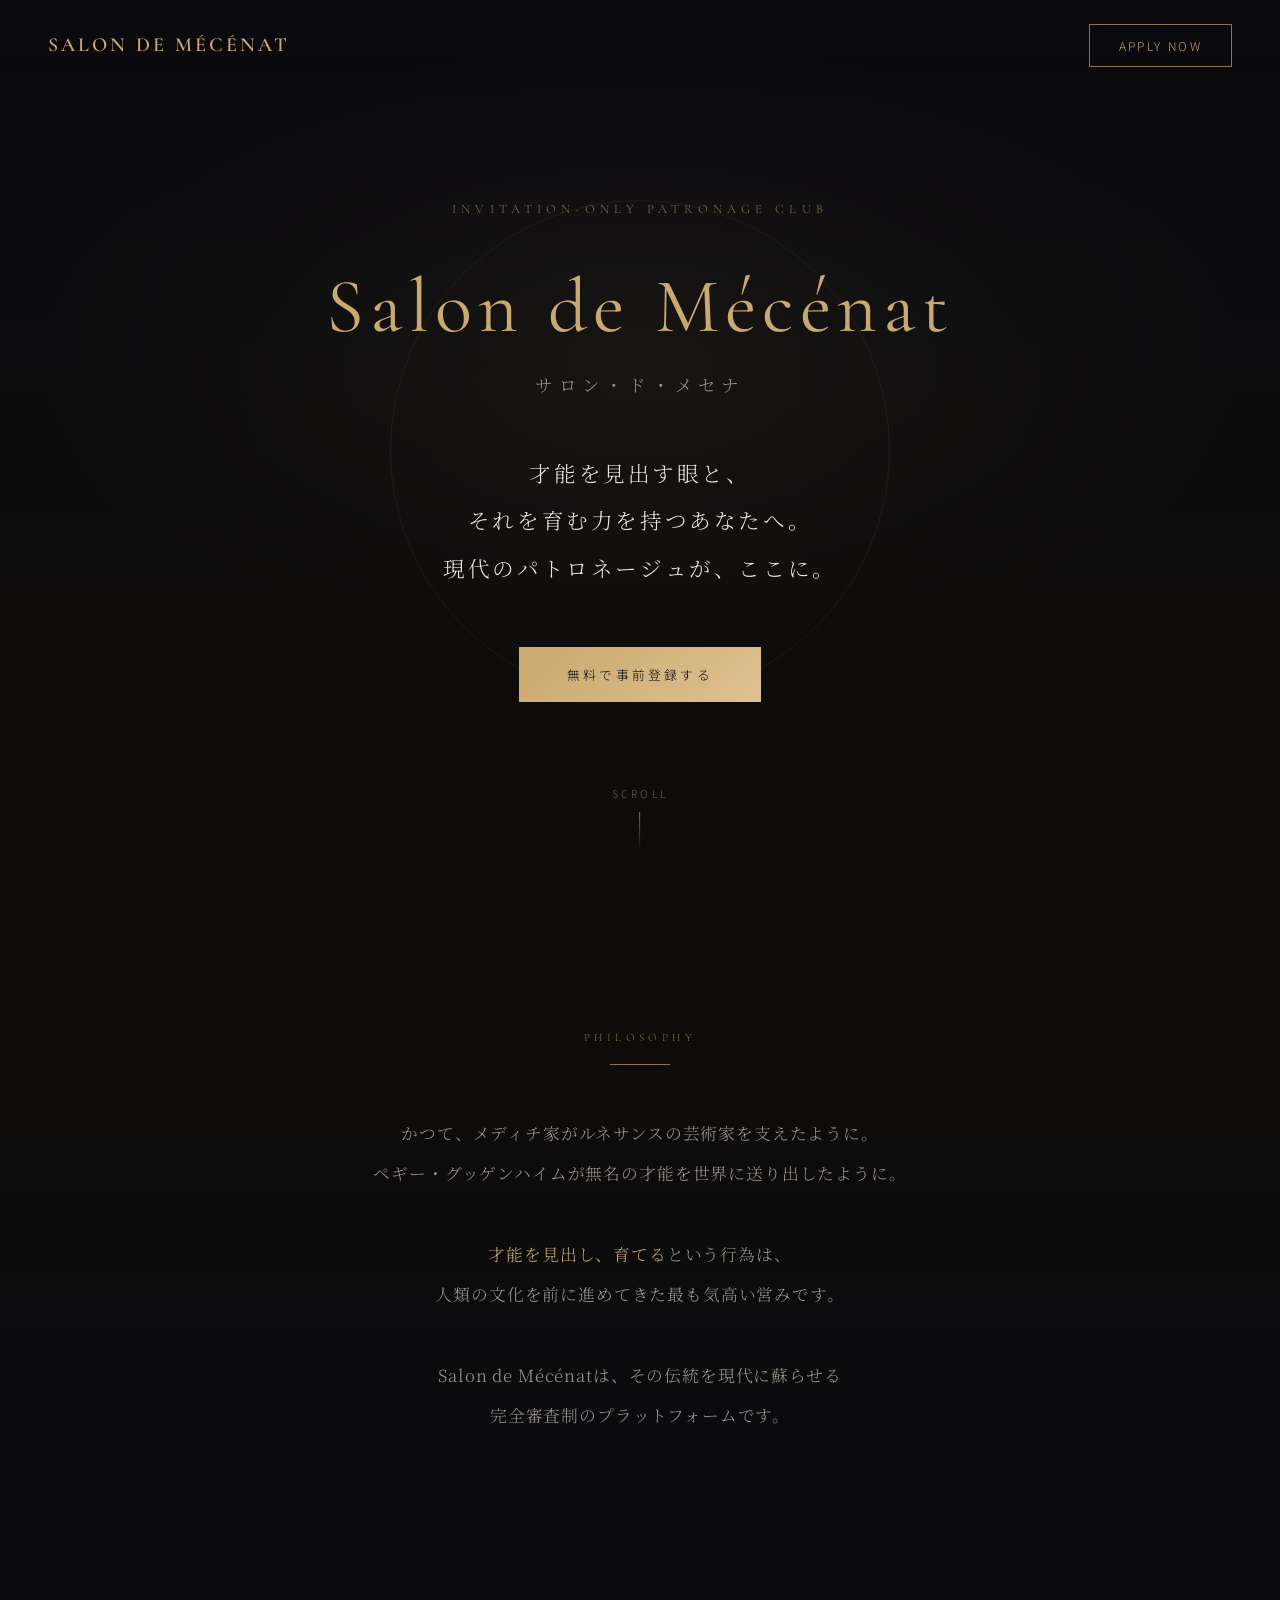
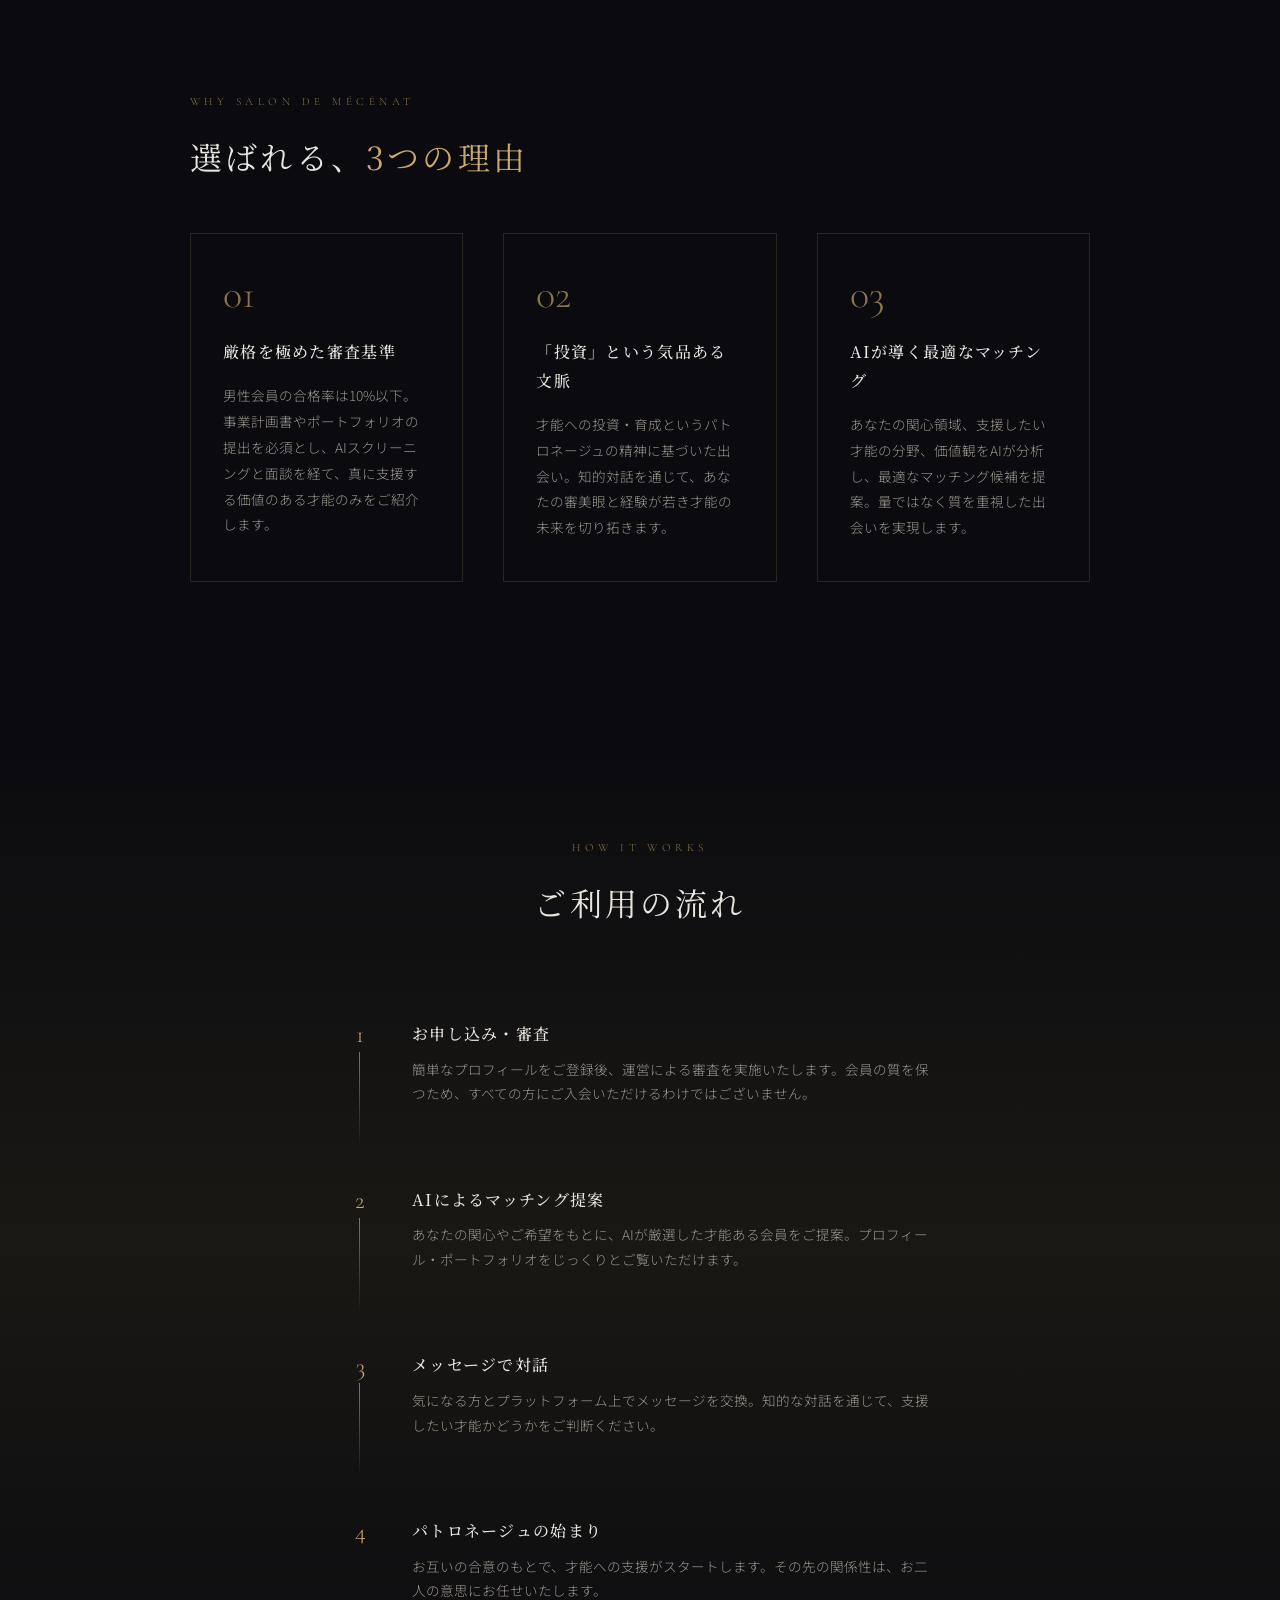
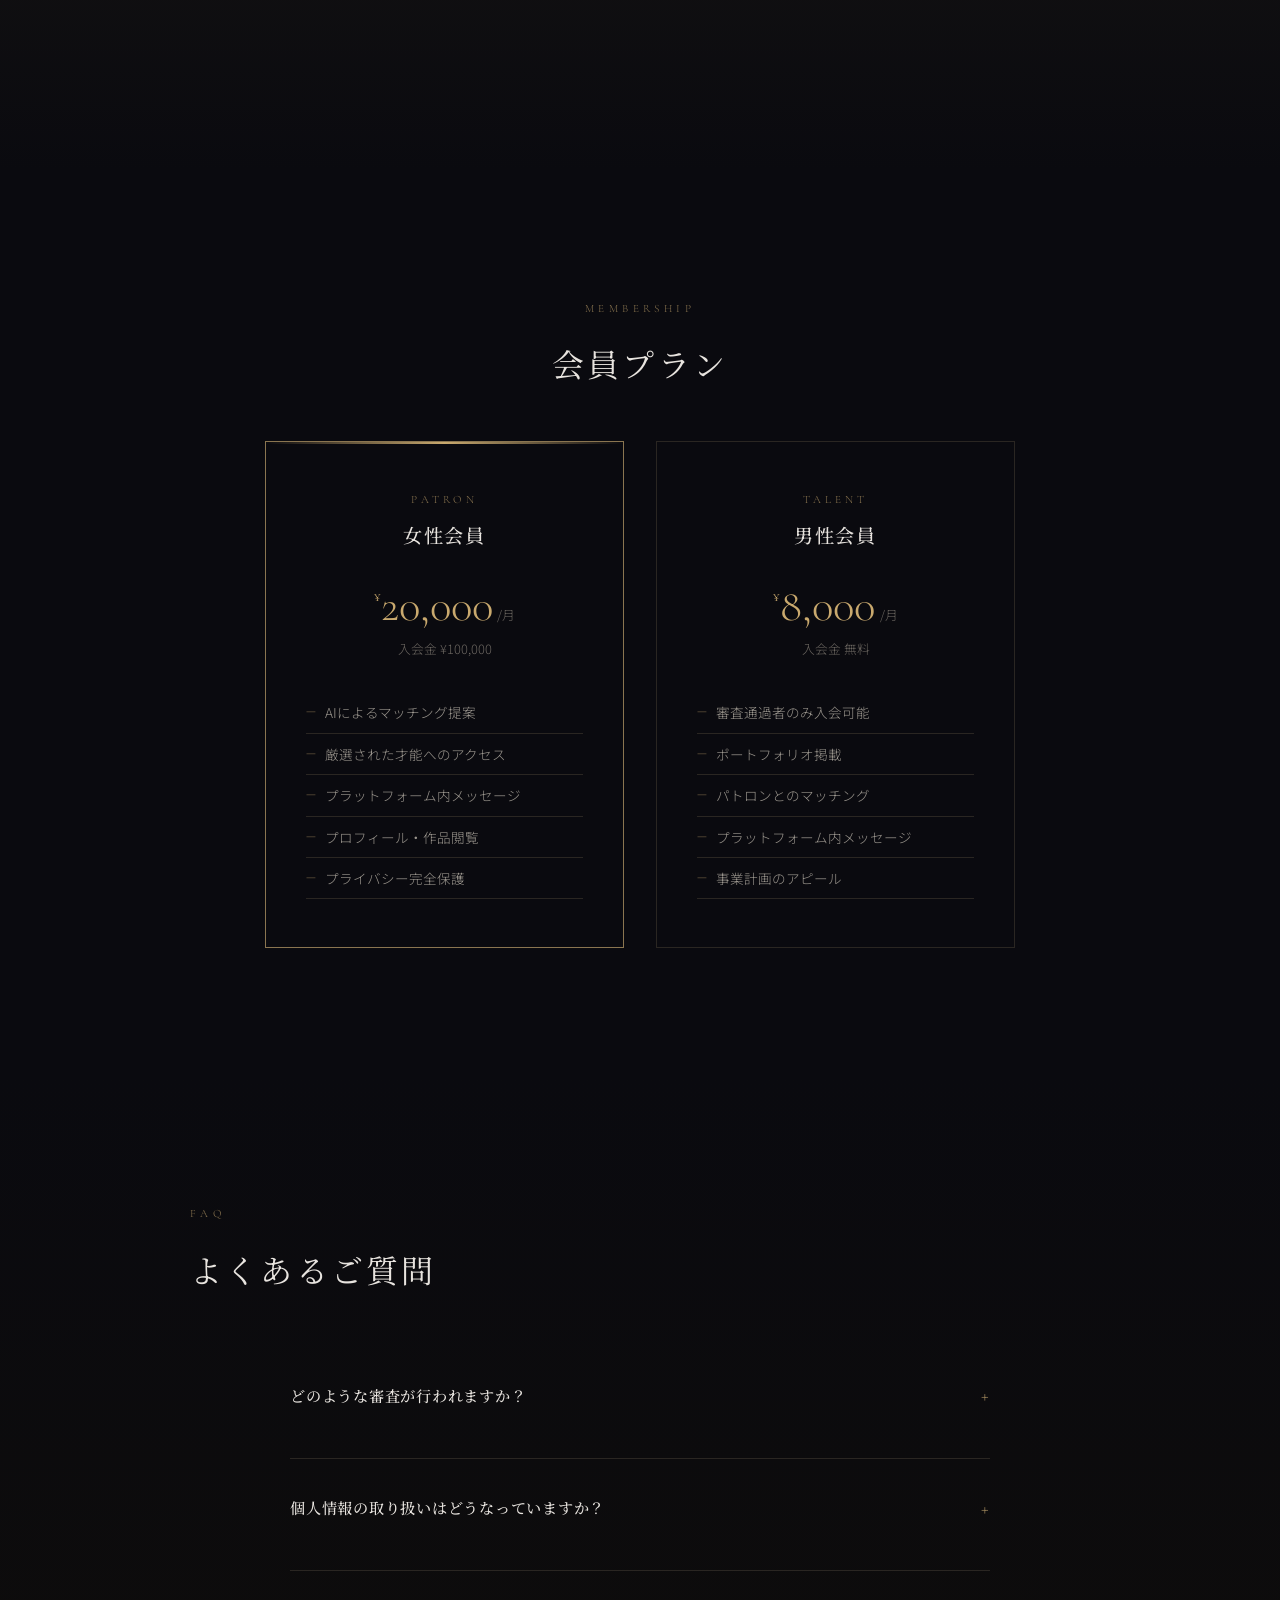
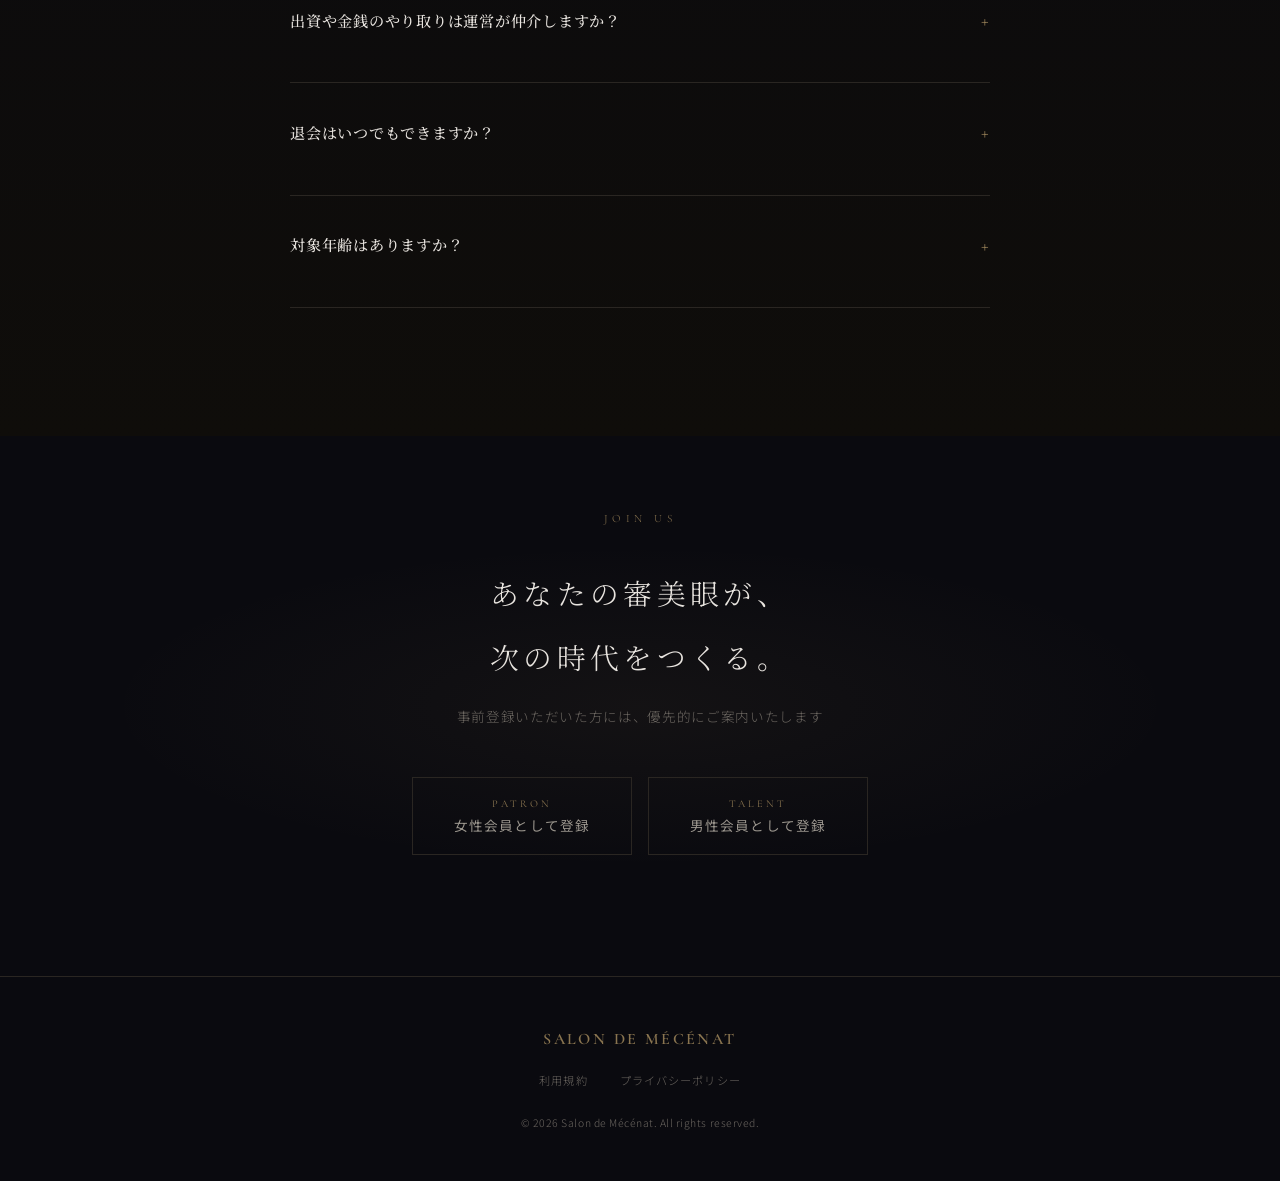
==== lp/index.html @ 1632c736 "Initial commit: Salon de Mécénat LP with Google Forms integration - Luxury landing page (dark + gold" ====
<!DOCTYPE html>
<html lang="ja">
<head>
  <meta charset="UTF-8">
  <meta name="viewport" content="width=device-width, initial-scale=1.0">
  <title>Salon de Mécénat — 才能と審美眼が交差する場所</title>
  <link rel="preconnect" href="https://fonts.googleapis.com">
  <link rel="preconnect" href="https://fonts.gstatic.com" crossorigin>
  <link href="https://fonts.googleapis.com/css2?family=Cormorant+Garamond:ital,wght@0,400;0,600;0,700;1,400&family=Noto+Serif+JP:wght@300;400;500;600;700&family=Noto+Sans+JP:wght@300;400;500&display=swap" rel="stylesheet">
  <style>
    *, *::before, *::after {
      margin: 0;
      padding: 0;
      box-sizing: border-box;
    }

    :root {
      --color-bg: #0a0a0f;
      --color-bg-warm: #0f0d0a;
      --color-surface: #141418;
      --color-surface-warm: #1a1814;
      --color-gold: #c9a96e;
      --color-gold-light: #dfc090;
      --color-gold-dim: #8a7550;
      --color-text: #e8e4df;
      --color-text-muted: #9a958d;
      --color-text-dim: #6b6660;
      --color-accent: #2a2520;
      --color-border: #2a2622;
      --font-serif-en: 'Cormorant Garamond', serif;
      --font-serif-jp: 'Noto Serif JP', serif;
      --font-sans-jp: 'Noto Sans JP', sans-serif;
    }

    html {
      scroll-behavior: smooth;
    }

    body {
      font-family: var(--font-sans-jp);
      background-color: var(--color-bg);
      color: var(--color-text);
      line-height: 1.8;
      font-weight: 300;
      -webkit-font-smoothing: antialiased;
      overflow-x: hidden;
    }

    /* ========== NAV ========== */
    nav {
      position: fixed;
      top: 0;
      left: 0;
      right: 0;
      z-index: 100;
      padding: 1.5rem 3rem;
      display: flex;
      justify-content: space-between;
      align-items: center;
      background: linear-gradient(180deg, rgba(10,10,15,0.95) 0%, rgba(10,10,15,0) 100%);
      transition: background 0.4s;
    }

    nav.scrolled {
      background: rgba(10,10,15,0.97);
      backdrop-filter: blur(20px);
    }

    .nav-logo {
      font-family: var(--font-serif-en);
      font-size: 1.25rem;
      font-weight: 600;
      color: var(--color-gold);
      letter-spacing: 0.15em;
      text-decoration: none;
    }

    .nav-cta {
      font-size: 0.75rem;
      letter-spacing: 0.2em;
      color: var(--color-gold);
      border: 1px solid var(--color-gold-dim);
      padding: 0.6rem 1.8rem;
      text-decoration: none;
      transition: all 0.3s;
    }

    .nav-cta:hover {
      background: var(--color-gold);
      color: var(--color-bg);
    }

    /* ========== HERO ========== */
    .hero {
      min-height: 100vh;
      display: flex;
      flex-direction: column;
      justify-content: center;
      align-items: center;
      text-align: center;
      position: relative;
      padding: 2rem;
      background:
        radial-gradient(ellipse 80% 60% at 50% 40%, rgba(201,169,110,0.06) 0%, transparent 60%),
        linear-gradient(180deg, var(--color-bg) 0%, var(--color-bg-warm) 100%);
    }

    .hero::before {
      content: '';
      position: absolute;
      top: 50%;
      left: 50%;
      transform: translate(-50%, -50%);
      width: 500px;
      height: 500px;
      border: 1px solid rgba(201,169,110,0.08);
      border-radius: 50%;
      pointer-events: none;
    }

    .hero-label {
      font-family: var(--font-serif-en);
      font-size: 0.8rem;
      letter-spacing: 0.4em;
      color: var(--color-gold-dim);
      margin-bottom: 2.5rem;
      text-transform: uppercase;
    }

    .hero-title-en {
      font-family: var(--font-serif-en);
      font-size: clamp(2.5rem, 6vw, 5rem);
      font-weight: 400;
      color: var(--color-gold);
      letter-spacing: 0.08em;
      line-height: 1.2;
      margin-bottom: 1rem;
    }

    .hero-title-jp {
      font-family: var(--font-serif-jp);
      font-size: clamp(0.9rem, 1.5vw, 1.1rem);
      font-weight: 300;
      color: var(--color-text-muted);
      letter-spacing: 0.3em;
      margin-bottom: 3rem;
    }

    .hero-tagline {
      font-family: var(--font-serif-jp);
      font-size: clamp(1rem, 2vw, 1.35rem);
      font-weight: 300;
      color: var(--color-text);
      letter-spacing: 0.12em;
      line-height: 2.2;
      max-width: 600px;
      margin-bottom: 3.5rem;
    }

    .hero-cta {
      display: inline-block;
      font-size: 0.8rem;
      letter-spacing: 0.25em;
      color: var(--color-bg);
      background: linear-gradient(135deg, var(--color-gold) 0%, var(--color-gold-light) 100%);
      padding: 1rem 3rem;
      text-decoration: none;
      transition: all 0.4s;
      position: relative;
      overflow: hidden;
    }

    .hero-cta:hover {
      transform: translateY(-2px);
      box-shadow: 0 8px 30px rgba(201,169,110,0.25);
    }

    .scroll-indicator {
      position: absolute;
      bottom: 3rem;
      left: 50%;
      transform: translateX(-50%);
      display: flex;
      flex-direction: column;
      align-items: center;
      gap: 0.5rem;
      color: var(--color-text-dim);
      font-size: 0.65rem;
      letter-spacing: 0.3em;
      animation: float 3s ease-in-out infinite;
    }

    .scroll-indicator span {
      width: 1px;
      height: 40px;
      background: linear-gradient(180deg, var(--color-gold-dim), transparent);
    }

    @keyframes float {
      0%, 100% { transform: translateX(-50%) translateY(0); }
      50% { transform: translateX(-50%) translateY(8px); }
    }

    /* ========== SECTIONS ========== */
    section {
      padding: 8rem 2rem;
    }

    .section-inner {
      max-width: 900px;
      margin: 0 auto;
    }

    .section-label {
      font-family: var(--font-serif-en);
      font-size: 0.7rem;
      letter-spacing: 0.4em;
      color: var(--color-gold-dim);
      text-transform: uppercase;
      margin-bottom: 1rem;
    }

    .section-title {
      font-family: var(--font-serif-jp);
      font-size: clamp(1.5rem, 3vw, 2rem);
      font-weight: 400;
      color: var(--color-text);
      letter-spacing: 0.1em;
      line-height: 1.8;
      margin-bottom: 3rem;
    }

    .section-title .gold {
      color: var(--color-gold);
    }

    .divider {
      width: 60px;
      height: 1px;
      background: var(--color-gold-dim);
      margin: 0 auto 3rem;
    }

    /* ========== PHILOSOPHY ========== */
    .philosophy {
      background: linear-gradient(180deg, var(--color-bg-warm) 0%, var(--color-bg) 100%);
      text-align: center;
    }

    .philosophy-text {
      font-family: var(--font-serif-jp);
      font-size: 1.05rem;
      line-height: 2.4;
      color: var(--color-text-muted);
      max-width: 640px;
      margin: 0 auto;
      letter-spacing: 0.05em;
    }

    .philosophy-text em {
      font-style: normal;
      color: var(--color-gold);
    }

    /* ========== FEATURES ========== */
    .features {
      background: var(--color-bg);
    }

    .features-grid {
      display: grid;
      grid-template-columns: repeat(3, 1fr);
      gap: 2.5rem;
      margin-top: 1rem;
    }

    .feature-card {
      padding: 2.5rem 2rem;
      border: 1px solid var(--color-border);
      transition: border-color 0.4s;
    }

    .feature-card:hover {
      border-color: var(--color-gold-dim);
    }

    .feature-number {
      font-family: var(--font-serif-en);
      font-size: 2.5rem;
      font-weight: 300;
      color: var(--color-gold-dim);
      line-height: 1;
      margin-bottom: 1.5rem;
    }

    .feature-title {
      font-family: var(--font-serif-jp);
      font-size: 1rem;
      font-weight: 500;
      color: var(--color-text);
      margin-bottom: 1rem;
      letter-spacing: 0.08em;
    }

    .feature-desc {
      font-size: 0.85rem;
      color: var(--color-text-muted);
      line-height: 1.9;
    }

    /* ========== HOW IT WORKS ========== */
    .how-it-works {
      background: linear-gradient(180deg, var(--color-bg) 0%, var(--color-surface-warm) 50%, var(--color-bg) 100%);
      text-align: center;
    }

    .steps {
      display: flex;
      flex-direction: column;
      gap: 0;
      max-width: 600px;
      margin: 0 auto;
    }

    .step {
      display: flex;
      align-items: flex-start;
      gap: 2rem;
      text-align: left;
      padding: 2.5rem 0;
      position: relative;
    }

    .step:not(:last-child)::after {
      content: '';
      position: absolute;
      left: 1.2rem;
      top: 4.5rem;
      bottom: 0;
      width: 1px;
      background: linear-gradient(180deg, var(--color-gold-dim), transparent);
    }

    .step-number {
      font-family: var(--font-serif-en);
      font-size: 1.5rem;
      font-weight: 300;
      color: var(--color-gold);
      min-width: 2.5rem;
      text-align: center;
      line-height: 1;
      padding-top: 0.2rem;
    }

    .step-content h3 {
      font-family: var(--font-serif-jp);
      font-size: 1rem;
      font-weight: 500;
      color: var(--color-text);
      margin-bottom: 0.5rem;
      letter-spacing: 0.08em;
    }

    .step-content p {
      font-size: 0.85rem;
      color: var(--color-text-muted);
      line-height: 1.8;
    }

    /* ========== PRICING ========== */
    .pricing {
      background: var(--color-bg);
      text-align: center;
    }

    .pricing-cards {
      display: grid;
      grid-template-columns: repeat(2, 1fr);
      gap: 2rem;
      max-width: 750px;
      margin: 0 auto;
    }

    .pricing-card {
      border: 1px solid var(--color-border);
      padding: 3rem 2.5rem;
      position: relative;
      transition: border-color 0.4s;
    }

    .pricing-card.featured {
      border-color: var(--color-gold-dim);
    }

    .pricing-card.featured::before {
      content: '';
      position: absolute;
      top: 0;
      left: 0;
      right: 0;
      height: 2px;
      background: linear-gradient(90deg, transparent, var(--color-gold), transparent);
    }

    .pricing-card-label {
      font-family: var(--font-serif-en);
      font-size: 0.7rem;
      letter-spacing: 0.35em;
      color: var(--color-gold-dim);
      text-transform: uppercase;
      margin-bottom: 0.5rem;
    }

    .pricing-card-role {
      font-family: var(--font-serif-jp);
      font-size: 1.2rem;
      font-weight: 500;
      color: var(--color-text);
      margin-bottom: 2rem;
      letter-spacing: 0.1em;
    }

    .pricing-amount {
      margin-bottom: 0.5rem;
    }

    .pricing-amount .yen {
      font-family: var(--font-serif-en);
      font-size: 0.9rem;
      color: var(--color-gold);
      vertical-align: top;
    }

    .pricing-amount .number {
      font-family: var(--font-serif-en);
      font-size: 2.8rem;
      font-weight: 300;
      color: var(--color-gold);
      line-height: 1;
    }

    .pricing-amount .period {
      font-size: 0.8rem;
      color: var(--color-text-dim);
      margin-left: 0.3rem;
    }

    .pricing-entry {
      font-size: 0.8rem;
      color: var(--color-text-dim);
      margin-bottom: 2rem;
    }

    .pricing-features {
      list-style: none;
      text-align: left;
    }

    .pricing-features li {
      font-size: 0.85rem;
      color: var(--color-text-muted);
      padding: 0.5rem 0;
      border-bottom: 1px solid var(--color-border);
      padding-left: 1.2rem;
      position: relative;
    }

    .pricing-features li::before {
      content: '—';
      position: absolute;
      left: 0;
      color: var(--color-gold-dim);
      font-size: 0.7rem;
    }

    /* ========== FAQ ========== */
    .faq {
      background: linear-gradient(180deg, var(--color-bg) 0%, var(--color-bg-warm) 100%);
    }

    .faq-list {
      max-width: 700px;
      margin: 0 auto;
    }

    .faq-item {
      border-bottom: 1px solid var(--color-border);
      padding: 2rem 0;
    }

    .faq-question {
      font-family: var(--font-serif-jp);
      font-size: 0.95rem;
      font-weight: 500;
      color: var(--color-text);
      margin-bottom: 0.8rem;
      letter-spacing: 0.05em;
      cursor: pointer;
      display: flex;
      justify-content: space-between;
      align-items: center;
    }

    .faq-question::after {
      content: '+';
      font-family: var(--font-serif-en);
      font-size: 1.2rem;
      color: var(--color-gold-dim);
      transition: transform 0.3s;
      flex-shrink: 0;
      margin-left: 1rem;
    }

    .faq-item.open .faq-question::after {
      transform: rotate(45deg);
    }

    .faq-answer {
      font-size: 0.85rem;
      color: var(--color-text-muted);
      line-height: 1.9;
      max-height: 0;
      overflow: hidden;
      transition: max-height 0.4s ease, padding-top 0.3s;
    }

    .faq-item.open .faq-answer {
      max-height: 300px;
      padding-top: 0.5rem;
    }

    /* ========== FINAL CTA ========== */
    .final-cta {
      min-height: 60vh;
      display: flex;
      flex-direction: column;
      justify-content: center;
      align-items: center;
      text-align: center;
      background:
        radial-gradient(ellipse 70% 50% at 50% 50%, rgba(201,169,110,0.05) 0%, transparent 60%),
        var(--color-bg);
      padding: 4rem 2rem;
    }

    .final-cta-title {
      font-family: var(--font-serif-jp);
      font-size: clamp(1.3rem, 2.5vw, 1.8rem);
      font-weight: 300;
      color: var(--color-text);
      letter-spacing: 0.15em;
      line-height: 2.2;
      margin-bottom: 1rem;
    }

    .final-cta-sub {
      font-size: 0.85rem;
      color: var(--color-text-dim);
      margin-bottom: 3rem;
      letter-spacing: 0.05em;
    }

    .cta-button {
      display: inline-block;
      font-size: 0.8rem;
      letter-spacing: 0.25em;
      color: var(--color-bg);
      background: linear-gradient(135deg, var(--color-gold) 0%, var(--color-gold-light) 100%);
      padding: 1.1rem 3.5rem;
      text-decoration: none;
      transition: all 0.4s;
      margin-bottom: 1rem;
    }

    .cta-button:hover {
      transform: translateY(-2px);
      box-shadow: 0 8px 30px rgba(201,169,110,0.25);
    }

    .cta-note {
      font-size: 0.7rem;
      color: var(--color-text-dim);
      letter-spacing: 0.05em;
    }

    /* ========== FORM ========== */
    .form-container {
      max-width: 520px;
      margin: 0 auto;
      width: 100%;
    }

    .role-selector {
      display: flex;
      gap: 1rem;
      margin-bottom: 3rem;
      justify-content: center;
    }

    .role-btn {
      flex: 1;
      max-width: 220px;
      padding: 1.2rem 1.5rem;
      border: 1px solid var(--color-border);
      background: transparent;
      color: var(--color-text-muted);
      font-family: var(--font-sans-jp);
      font-size: 0.85rem;
      letter-spacing: 0.08em;
      cursor: pointer;
      transition: all 0.3s;
      text-align: center;
    }

    .role-btn:hover {
      border-color: var(--color-gold-dim);
      color: var(--color-text);
    }

    .role-btn.active {
      border-color: var(--color-gold);
      color: var(--color-gold);
      background: rgba(201,169,110,0.05);
    }

    .role-btn-label {
      font-family: var(--font-serif-en);
      font-size: 0.65rem;
      letter-spacing: 0.3em;
      color: var(--color-gold-dim);
      text-transform: uppercase;
      display: block;
      margin-bottom: 0.3rem;
    }

    .form-fields {
      display: none;
      flex-direction: column;
      gap: 1.5rem;
    }

    .form-fields.visible {
      display: flex;
    }

    .form-group {
      display: flex;
      flex-direction: column;
      gap: 0.4rem;
    }

    .form-group label {
      font-size: 0.75rem;
      color: var(--color-text-dim);
      letter-spacing: 0.1em;
    }

    .form-group label .required {
      color: var(--color-gold);
      margin-left: 0.3rem;
      font-size: 0.65rem;
    }

    .form-group input,
    .form-group select,
    .form-group textarea {
      background: rgba(255,255,255,0.03);
      border: 1px solid var(--color-border);
      color: var(--color-text);
      font-family: var(--font-sans-jp);
      font-size: 0.85rem;
      padding: 0.8rem 1rem;
      outline: none;
      transition: border-color 0.3s;
      width: 100%;
      -webkit-appearance: none;
    }

    .form-group input:focus,
    .form-group select:focus,
    .form-group textarea:focus {
      border-color: var(--color-gold-dim);
    }

    .form-group input::placeholder,
    .form-group textarea::placeholder {
      color: var(--color-text-dim);
      font-size: 0.8rem;
    }

    .form-group select {
      cursor: pointer;
      color: var(--color-text-muted);
    }

    .form-group select option {
      background: var(--color-surface);
      color: var(--color-text);
    }

    .form-group textarea {
      resize: vertical;
      min-height: 100px;
    }

    .form-consent {
      display: flex;
      align-items: flex-start;
      gap: 0.6rem;
      font-size: 0.75rem;
      color: var(--color-text-dim);
      line-height: 1.6;
    }

    .form-consent input[type="checkbox"] {
      width: 16px;
      height: 16px;
      margin-top: 0.15rem;
      accent-color: var(--color-gold);
      flex-shrink: 0;
      cursor: pointer;
    }

    .form-consent a {
      color: var(--color-gold-dim);
      text-decoration: underline;
      text-underline-offset: 2px;
    }

    .form-consent a:hover {
      color: var(--color-gold);
    }

    .form-submit {
      display: block;
      width: 100%;
      font-family: var(--font-sans-jp);
      font-size: 0.8rem;
      letter-spacing: 0.25em;
      color: var(--color-bg);
      background: linear-gradient(135deg, var(--color-gold) 0%, var(--color-gold-light) 100%);
      padding: 1.1rem;
      border: none;
      cursor: pointer;
      transition: all 0.4s;
      margin-top: 0.5rem;
    }

    .form-submit:hover {
      transform: translateY(-2px);
      box-shadow: 0 8px 30px rgba(201,169,110,0.25);
    }

    .form-submit:disabled {
      opacity: 0.4;
      cursor: not-allowed;
      transform: none;
      box-shadow: none;
    }

    .form-note {
      text-align: center;
      font-size: 0.7rem;
      color: var(--color-text-dim);
      margin-top: 1rem;
    }

    .thank-you {
      display: none;
      text-align: center;
      padding: 2rem 0;
    }

    .thank-you.visible {
      display: block;
    }

    .thank-you h3 {
      font-family: var(--font-serif-jp);
      font-size: 1.3rem;
      font-weight: 400;
      color: var(--color-gold);
      margin-bottom: 1rem;
      letter-spacing: 0.1em;
    }

    .thank-you p {
      font-size: 0.85rem;
      color: var(--color-text-muted);
      line-height: 2;
    }

    /* ========== FOOTER ========== */
    footer {
      padding: 3rem 2rem;
      text-align: center;
      border-top: 1px solid var(--color-border);
    }

    .footer-logo {
      font-family: var(--font-serif-en);
      font-size: 1rem;
      font-weight: 600;
      color: var(--color-gold-dim);
      letter-spacing: 0.15em;
      margin-bottom: 1rem;
    }

    .footer-links {
      display: flex;
      justify-content: center;
      gap: 2rem;
      margin-bottom: 1.5rem;
    }

    .footer-links a {
      font-size: 0.7rem;
      color: var(--color-text-dim);
      text-decoration: none;
      letter-spacing: 0.1em;
      transition: color 0.3s;
    }

    .footer-links a:hover {
      color: var(--color-gold);
    }

    .footer-copy {
      font-size: 0.65rem;
      color: var(--color-text-dim);
      letter-spacing: 0.05em;
    }

    /* ========== RESPONSIVE ========== */
    @media (max-width: 768px) {
      nav {
        padding: 1rem 1.5rem;
      }

      section {
        padding: 5rem 1.5rem;
      }

      .features-grid {
        grid-template-columns: 1fr;
        gap: 1.5rem;
      }

      .pricing-cards {
        grid-template-columns: 1fr;
        max-width: 400px;
      }

      .step {
        gap: 1.2rem;
      }

      .hero-title-en {
        letter-spacing: 0.03em;
      }
    }
  </style>
</head>
<body>

  <!-- NAV -->
  <nav id="nav">
    <a href="#" class="nav-logo">SALON DE MÉCÉNAT</a>
    <a href="#apply" class="nav-cta">APPLY NOW</a>
  </nav>

  <!-- HERO -->
  <section class="hero">
    <p class="hero-label">Invitation-Only Patronage Club</p>
    <h1 class="hero-title-en">Salon de Mécénat</h1>
    <p class="hero-title-jp">サロン・ド・メセナ</p>
    <p class="hero-tagline">
      才能を見出す眼と、<br>
      それを育む力を持つあなたへ。<br>
      現代のパトロネージュが、ここに。
    </p>
    <a href="#apply" class="hero-cta">無料で事前登録する</a>
    <div class="scroll-indicator">
      SCROLL
      <span></span>
    </div>
  </section>

  <!-- PHILOSOPHY -->
  <section class="philosophy">
    <div class="section-inner">
      <p class="section-label">Philosophy</p>
      <div class="divider"></div>
      <p class="philosophy-text">
        かつて、メディチ家がルネサンスの芸術家を支えたように。<br>
        ペギー・グッゲンハイムが無名の才能を世界に送り出したように。<br><br>
        <em>才能を見出し、育てる</em>という行為は、<br>
        人類の文化を前に進めてきた最も気高い営みです。<br><br>
        Salon de Mécénatは、その伝統を現代に蘇らせる<br>
        完全審査制のプラットフォームです。
      </p>
    </div>
  </section>

  <!-- FEATURES -->
  <section class="features">
    <div class="section-inner">
      <p class="section-label">Why Salon de Mécénat</p>
      <h2 class="section-title">選ばれる、<span class="gold">3つの理由</span></h2>
      <div class="features-grid">
        <div class="feature-card">
          <p class="feature-number">01</p>
          <h3 class="feature-title">厳格を極めた審査基準</h3>
          <p class="feature-desc">男性会員の合格率は10%以下。事業計画書やポートフォリオの提出を必須とし、AIスクリーニングと面談を経て、真に支援する価値のある才能のみをご紹介します。</p>
        </div>
        <div class="feature-card">
          <p class="feature-number">02</p>
          <h3 class="feature-title">「投資」という気品ある文脈</h3>
          <p class="feature-desc">才能への投資・育成というパトロネージュの精神に基づいた出会い。知的対話を通じて、あなたの審美眼と経験が若き才能の未来を切り拓きます。</p>
        </div>
        <div class="feature-card">
          <p class="feature-number">03</p>
          <h3 class="feature-title">AIが導く最適なマッチング</h3>
          <p class="feature-desc">あなたの関心領域、支援したい才能の分野、価値観をAIが分析し、最適なマッチング候補を提案。量ではなく質を重視した出会いを実現します。</p>
        </div>
      </div>
    </div>
  </section>

  <!-- HOW IT WORKS -->
  <section class="how-it-works">
    <div class="section-inner">
      <p class="section-label">How It Works</p>
      <h2 class="section-title">ご利用の流れ</h2>
      <div class="steps">
        <div class="step">
          <p class="step-number">1</p>
          <div class="step-content">
            <h3>お申し込み・審査</h3>
            <p>簡単なプロフィールをご登録後、運営による審査を実施いたします。会員の質を保つため、すべての方にご入会いただけるわけではございません。</p>
          </div>
        </div>
        <div class="step">
          <p class="step-number">2</p>
          <div class="step-content">
            <h3>AIによるマッチング提案</h3>
            <p>あなたの関心やご希望をもとに、AIが厳選した才能ある会員をご提案。プロフィール・ポートフォリオをじっくりとご覧いただけます。</p>
          </div>
        </div>
        <div class="step">
          <p class="step-number">3</p>
          <div class="step-content">
            <h3>メッセージで対話</h3>
            <p>気になる方とプラットフォーム上でメッセージを交換。知的な対話を通じて、支援したい才能かどうかをご判断ください。</p>
          </div>
        </div>
        <div class="step">
          <p class="step-number">4</p>
          <div class="step-content">
            <h3>パトロネージュの始まり</h3>
            <p>お互いの合意のもとで、才能への支援がスタートします。その先の関係性は、お二人の意思にお任せいたします。</p>
          </div>
        </div>
      </div>
    </div>
  </section>

  <!-- PRICING -->
  <section class="pricing" id="pricing">
    <div class="section-inner">
      <p class="section-label">Membership</p>
      <h2 class="section-title">会員プラン</h2>
      <div class="pricing-cards">
        <div class="pricing-card featured">
          <p class="pricing-card-label">Patron</p>
          <p class="pricing-card-role">女性会員</p>
          <div class="pricing-amount">
            <span class="yen">¥</span><span class="number">20,000</span><span class="period">/月</span>
          </div>
          <p class="pricing-entry">入会金 ¥100,000</p>
          <ul class="pricing-features">
            <li>AIによるマッチング提案</li>
            <li>厳選された才能へのアクセス</li>
            <li>プラットフォーム内メッセージ</li>
            <li>プロフィール・作品閲覧</li>
            <li>プライバシー完全保護</li>
          </ul>
        </div>
        <div class="pricing-card">
          <p class="pricing-card-label">Talent</p>
          <p class="pricing-card-role">男性会員</p>
          <div class="pricing-amount">
            <span class="yen">¥</span><span class="number">8,000</span><span class="period">/月</span>
          </div>
          <p class="pricing-entry">入会金 無料</p>
          <ul class="pricing-features">
            <li>審査通過者のみ入会可能</li>
            <li>ポートフォリオ掲載</li>
            <li>パトロンとのマッチング</li>
            <li>プラットフォーム内メッセージ</li>
            <li>事業計画のアピール</li>
          </ul>
        </div>
      </div>
    </div>
  </section>

  <!-- FAQ -->
  <section class="faq">
    <div class="section-inner">
      <p class="section-label">FAQ</p>
      <h2 class="section-title">よくあるご質問</h2>
      <div class="faq-list">
        <div class="faq-item">
          <p class="faq-question">どのような審査が行われますか？</p>
          <div class="faq-answer">女性会員はご職業・ご経歴の確認を、男性会員は事業計画書またはポートフォリオの提出と面談を実施いたします。双方の会員の質を担保するため、厳格な基準を設けております。</div>
        </div>
        <div class="faq-item">
          <p class="faq-question">個人情報の取り扱いはどうなっていますか？</p>
          <div class="faq-answer">会員様のプライバシー保護を最優先としております。実名はマッチング成立まで非公開とし、審査時にご提出いただいた書類は確認後に適切に管理いたします。</div>
        </div>
        <div class="faq-item">
          <p class="faq-question">出資や金銭のやり取りは運営が仲介しますか？</p>
          <div class="faq-answer">いいえ。当サービスは出会いの場の提供に特化しており、会員間の金銭的なやり取りには一切関与いたしません。出資等のご判断は、すべて会員様ご自身の責任において行っていただきます。</div>
        </div>
        <div class="faq-item">
          <p class="faq-question">退会はいつでもできますか？</p>
          <div class="faq-answer">はい、いつでもご退会いただけます。月会費は退会月の末日まで有効です。入会金の返金はいたしかねますので、あらかじめご了承ください。</div>
        </div>
        <div class="faq-item">
          <p class="faq-question">対象年齢はありますか？</p>
          <div class="faq-answer">女性会員は30代以上の方を対象としております。男性会員は20代〜30代で、明確なビジョンや才能をお持ちの方が対象です。</div>
        </div>
      </div>
    </div>
  </section>

  <!-- REGISTRATION FORM -->
  <section class="final-cta" id="apply">
    <p class="section-label" style="margin-bottom: 2rem;">Join Us</p>
    <h2 class="final-cta-title">
      あなたの審美眼が、<br>
      次の時代をつくる。
    </h2>
    <p class="final-cta-sub">事前登録いただいた方には、優先的にご案内いたします</p>

    <div class="form-container" id="formContainer">
      <!-- Role Selector -->
      <div class="role-selector">
        <button class="role-btn" data-role="patron" type="button">
          <span class="role-btn-label">Patron</span>
          女性会員として登録
        </button>
        <button class="role-btn" data-role="talent" type="button">
          <span class="role-btn-label">Talent</span>
          男性会員として登録
        </button>
      </div>

      <!-- Patron Form -->
      <form class="form-fields" id="patronForm" action="https://docs.google.com/forms/d/e/1FAIpQLSdc_NTWx_ntKqmwB1aqEOzbSKjEyfoM0xCIIkBmLr9Qjfzhow/formResponse" method="POST" target="hidden_iframe">
        <div class="form-group">
          <label>お名前<span class="required">*</span></label>
          <input type="text" name="entry.233615543" placeholder="山田 花子" required>
        </div>
        <div class="form-group">
          <label>メールアドレス<span class="required">*</span></label>
          <input type="email" name="entry.1007207125" placeholder="example@email.com" required>
        </div>
        <div class="form-group">
          <label>年代<span class="required">*</span></label>
          <select name="entry.393381558" required>
            <option value="" disabled selected>選択してください</option>
            <option>30代</option>
            <option>40代</option>
            <option>50代</option>
            <option>60代以上</option>
          </select>
        </div>
        <div class="form-group">
          <label>ご職業<span class="required">*</span></label>
          <select name="entry.386624953" required>
            <option value="" disabled selected>選択してください</option>
            <option>経営者・役員</option>
            <option>医師・歯科医師</option>
            <option>弁護士・会計士・士業</option>
            <option>投資家・資産家</option>
            <option>その他エグゼクティブ</option>
          </select>
        </div>
        <div class="form-group">
          <label>関心のある才能の分野</label>
          <textarea name="entry.1188704178" placeholder="例：起業家、現代アート、料理、音楽、ファッションなど、ご自由にお書きください"></textarea>
        </div>
        <label class="form-consent">
          <input type="checkbox" id="consentPatron" required>
          <span><a href="terms.html" target="_blank">利用規約</a>および<a href="privacy.html" target="_blank">プライバシーポリシー</a>に同意します</span>
        </label>
        <button type="submit" class="form-submit" disabled>事前登録する</button>
        <p class="form-note">審査の結果、ご入会いただけない場合がございます</p>
      </form>

      <!-- Talent Form -->
      <form class="form-fields" id="talentForm" action="https://docs.google.com/forms/d/e/1FAIpQLSclVT9lSENM15KN7fgeiBFuXW70DjvInilLdrgPuHc5x1Z_Bg/formResponse" method="POST" target="hidden_iframe">
        <div class="form-group">
          <label>お名前<span class="required">*</span></label>
          <input type="text" name="entry.970329567" placeholder="佐藤 太郎" required>
        </div>
        <div class="form-group">
          <label>メールアドレス<span class="required">*</span></label>
          <input type="email" name="entry.1756814553" placeholder="example@email.com" required>
        </div>
        <div class="form-group">
          <label>年齢<span class="required">*</span></label>
          <select name="entry.360436472" required>
            <option value="" disabled selected>選択してください</option>
            <option>20〜24歳</option>
            <option>25〜29歳</option>
            <option>30〜34歳</option>
            <option>35〜39歳</option>
          </select>
        </div>
        <div class="form-group">
          <label>活動分野<span class="required">*</span></label>
          <select name="entry.2011800115" required>
            <option value="" disabled selected>選択してください</option>
            <option>起業家・スタートアップ</option>
            <option>アーティスト・クリエイター</option>
            <option>シェフ・料理人</option>
            <option>モデル・俳優</option>
            <option>ミュージシャン・音楽家</option>
            <option>デザイナー・建築家</option>
            <option>その他</option>
          </select>
        </div>
        <div class="form-group">
          <label>あなたのビジョン・才能について<span class="required">*</span></label>
          <textarea name="entry.1518404702" placeholder="現在の活動内容、今後の目標、実現したいことなどをお聞かせください" required></textarea>
        </div>
        <label class="form-consent">
          <input type="checkbox" id="consentTalent" required>
          <span><a href="terms.html" target="_blank">利用規約</a>および<a href="privacy.html" target="_blank">プライバシーポリシー</a>に同意します</span>
        </label>
        <button type="submit" class="form-submit" disabled>事前登録する</button>
        <p class="form-note">合格率10%以下の厳格な審査がございます</p>
      </form>

      <!-- Thank You -->
      <div class="thank-you" id="thankYou">
        <h3>事前登録を受け付けました</h3>
        <p>
          ご登録いただきありがとうございます。<br>
          審査の準備が整い次第、ご登録のメールアドレスへ<br>
          ご案内をお送りいたします。
        </p>
      </div>
    </div>
  </section>

  <iframe name="hidden_iframe" style="display:none;"></iframe>

  <!-- FOOTER -->
  <footer>
    <p class="footer-logo">SALON DE MÉCÉNAT</p>
    <div class="footer-links">
      <a href="terms.html">利用規約</a>
      <a href="privacy.html">プライバシーポリシー</a>
    </div>
    <p class="footer-copy">&copy; 2026 Salon de Mécénat. All rights reserved.</p>
  </footer>

  <script>
    // Navbar scroll effect
    const nav = document.getElementById('nav');
    window.addEventListener('scroll', () => {
      nav.classList.toggle('scrolled', window.scrollY > 50);
    });

    // FAQ accordion
    document.querySelectorAll('.faq-question').forEach(q => {
      q.addEventListener('click', () => {
        const item = q.parentElement;
        const wasOpen = item.classList.contains('open');
        document.querySelectorAll('.faq-item').forEach(i => i.classList.remove('open'));
        if (!wasOpen) item.classList.add('open');
      });
    });

    // Smooth scroll for anchor links
    document.querySelectorAll('a[href^="#"]').forEach(a => {
      a.addEventListener('click', e => {
        e.preventDefault();
        const target = document.querySelector(a.getAttribute('href'));
        if (target) target.scrollIntoView({ behavior: 'smooth' });
      });
    });

    // Fade-in on scroll
    const observer = new IntersectionObserver(
      entries => entries.forEach(e => {
        if (e.isIntersecting) {
          e.target.style.opacity = '1';
          e.target.style.transform = 'translateY(0)';
        }
      }),
      { threshold: 0.1 }
    );

    document.querySelectorAll('.feature-card, .step, .pricing-card, .faq-item').forEach(el => {
      el.style.opacity = '0';
      el.style.transform = 'translateY(20px)';
      el.style.transition = 'opacity 0.6s ease, transform 0.6s ease';
      observer.observe(el);
    });

    // Role selector
    const patronForm = document.getElementById('patronForm');
    const talentForm = document.getElementById('talentForm');
    const thankYou = document.getElementById('thankYou');

    document.querySelectorAll('.role-btn').forEach(btn => {
      btn.addEventListener('click', () => {
        document.querySelectorAll('.role-btn').forEach(b => b.classList.remove('active'));
        btn.classList.add('active');
        const role = btn.dataset.role;
        patronForm.classList.toggle('visible', role === 'patron');
        talentForm.classList.toggle('visible', role === 'talent');
        thankYou.classList.remove('visible');
      });
    });

    // Consent checkbox enables submit
    document.getElementById('consentPatron').addEventListener('change', function() {
      this.closest('form').querySelector('.form-submit').disabled = !this.checked;
    });
    document.getElementById('consentTalent').addEventListener('change', function() {
      this.closest('form').querySelector('.form-submit').disabled = !this.checked;
    });

    // Form submission
    [patronForm, talentForm].forEach(form => {
      form.addEventListener('submit', (e) => {
        if (!form.checkValidity()) {
          e.preventDefault();
          form.reportValidity();
          return;
        }
        document.querySelector('.role-selector').style.display = 'none';
        form.classList.remove('visible');
        thankYou.classList.add('visible');
      });
    });
  </script>

</body>
</html>
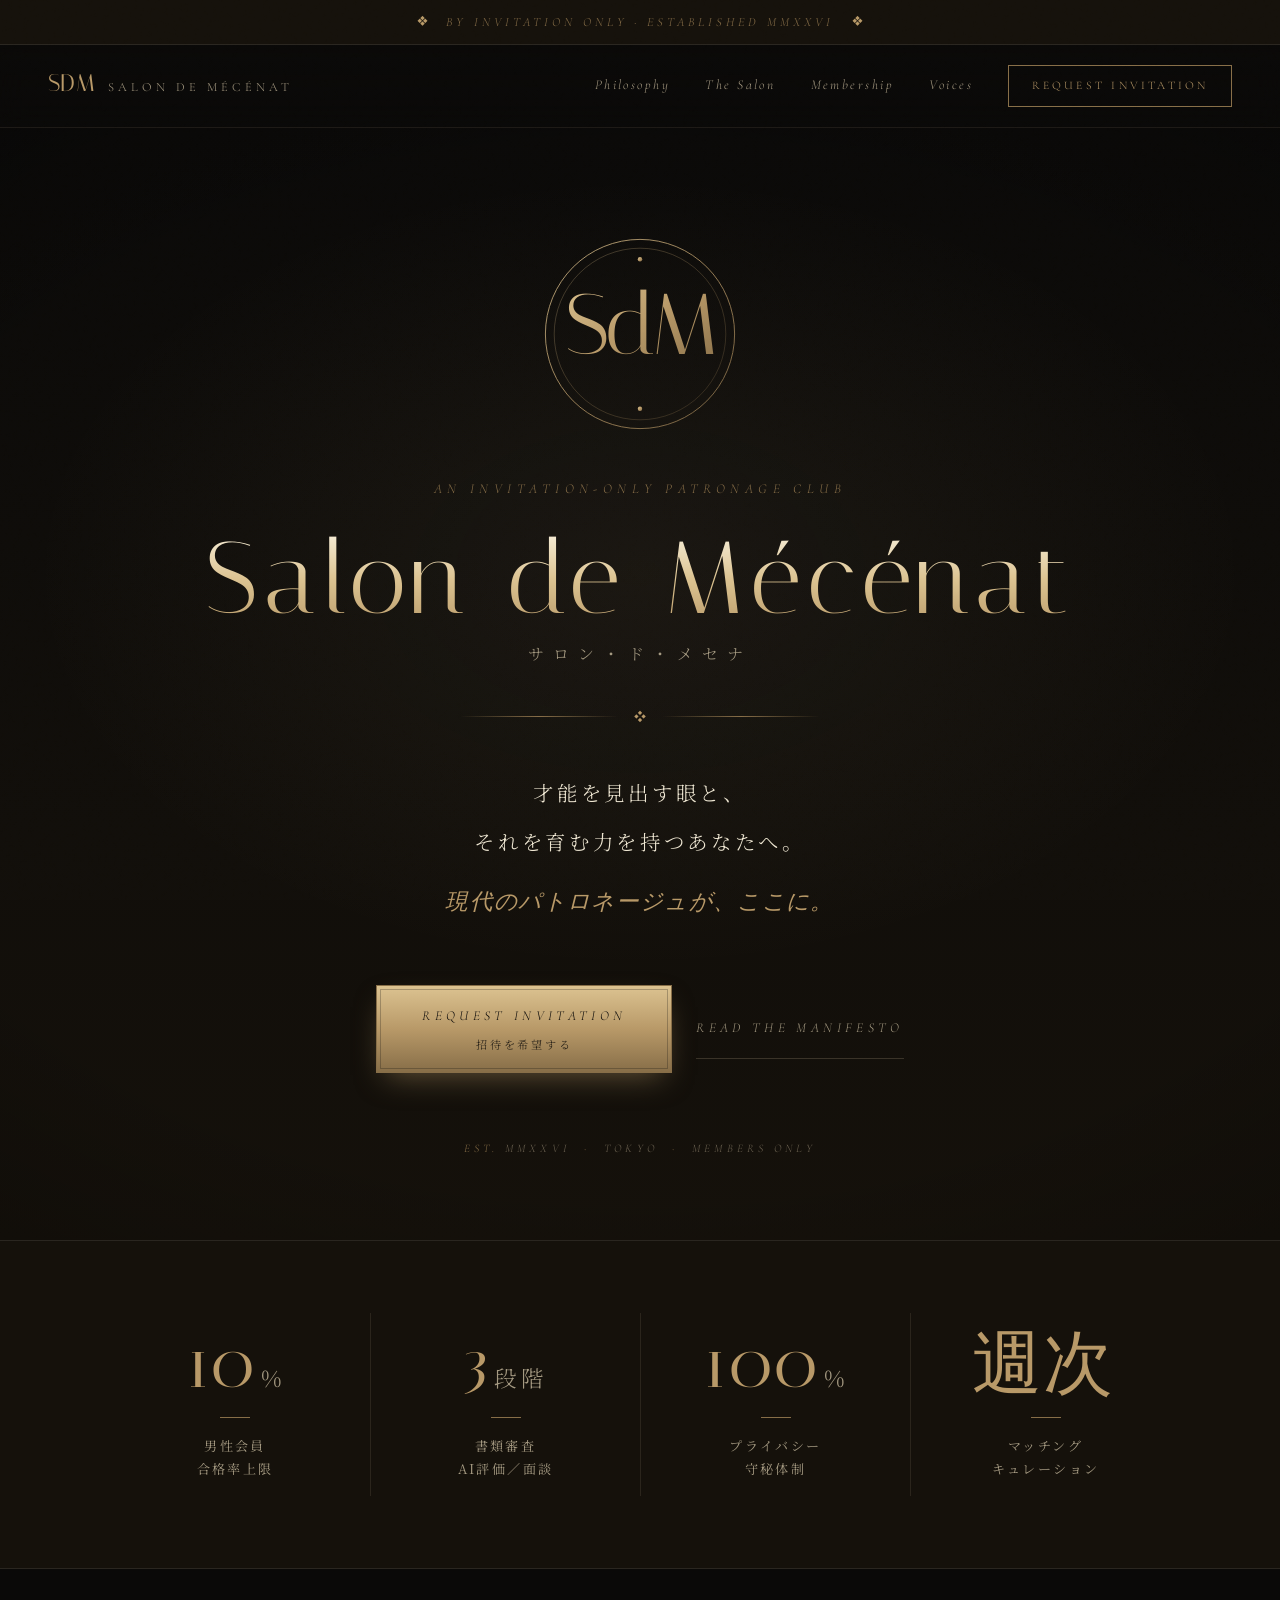
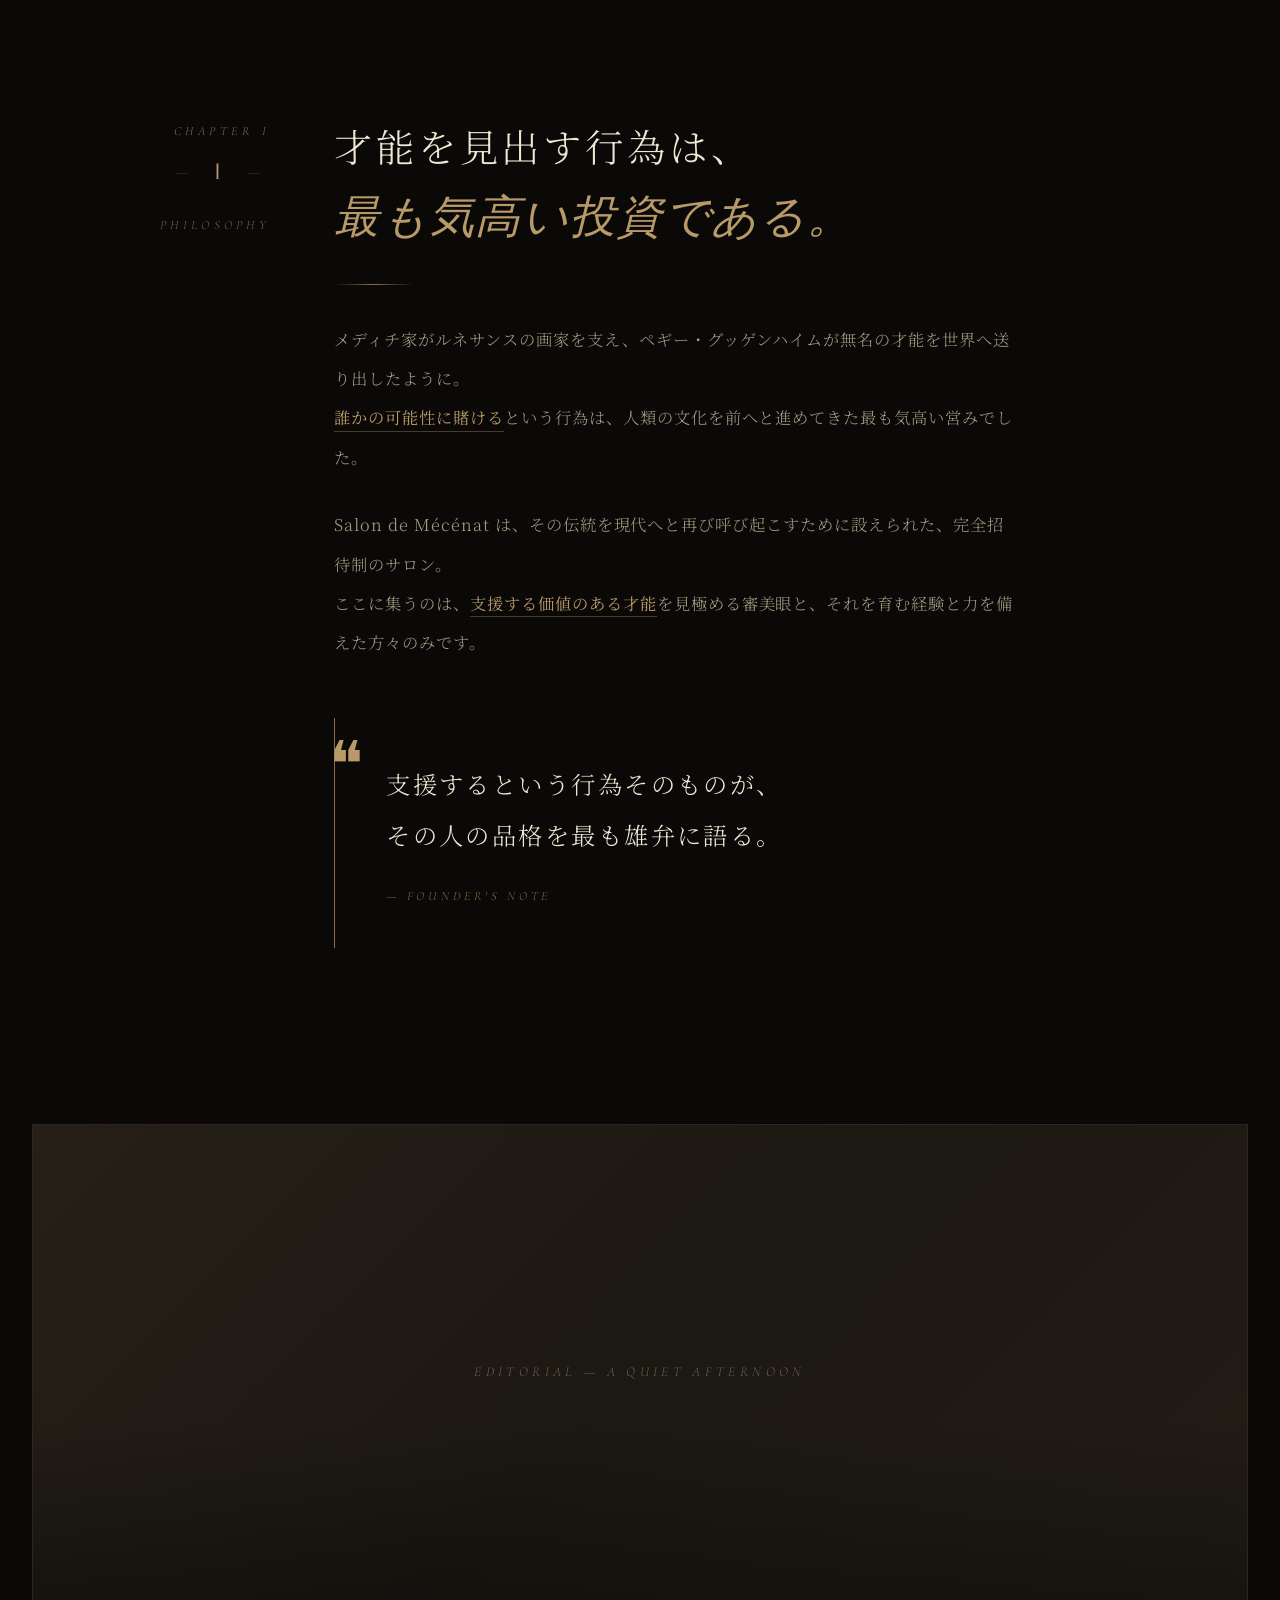
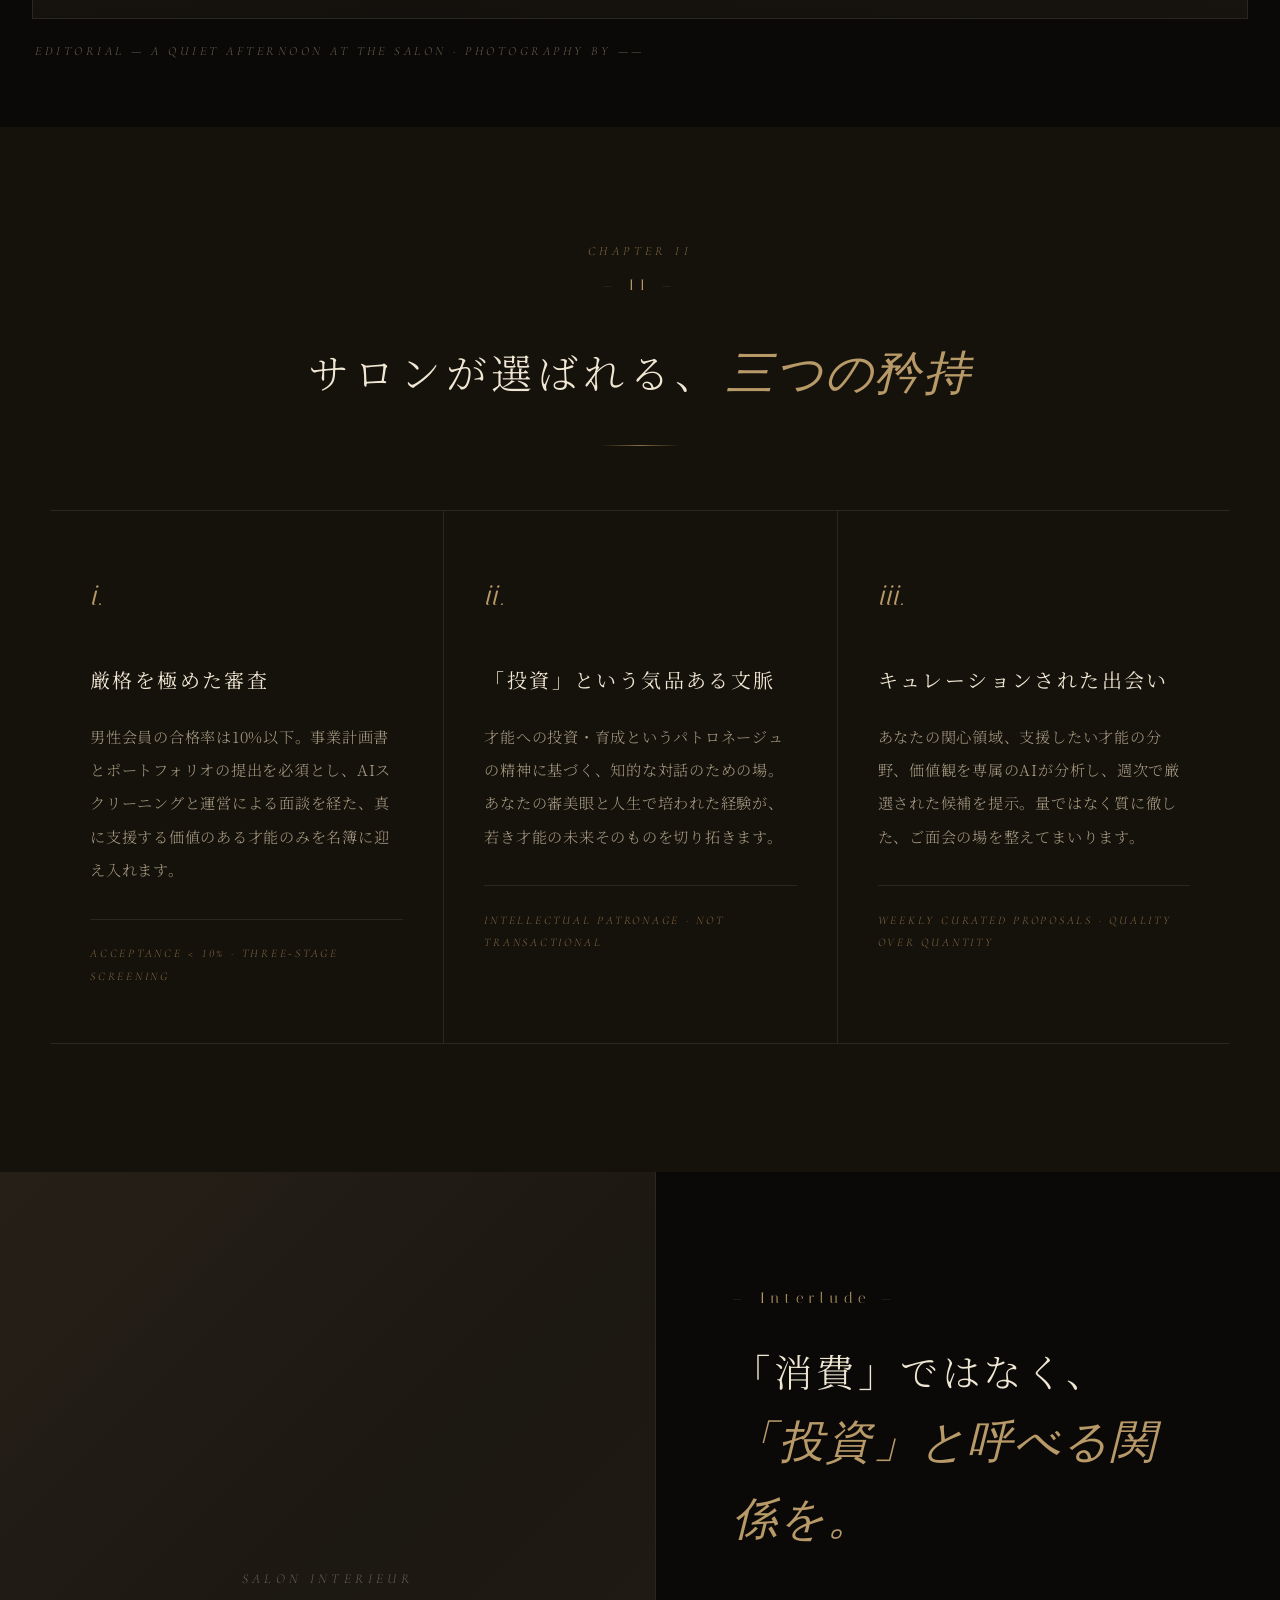
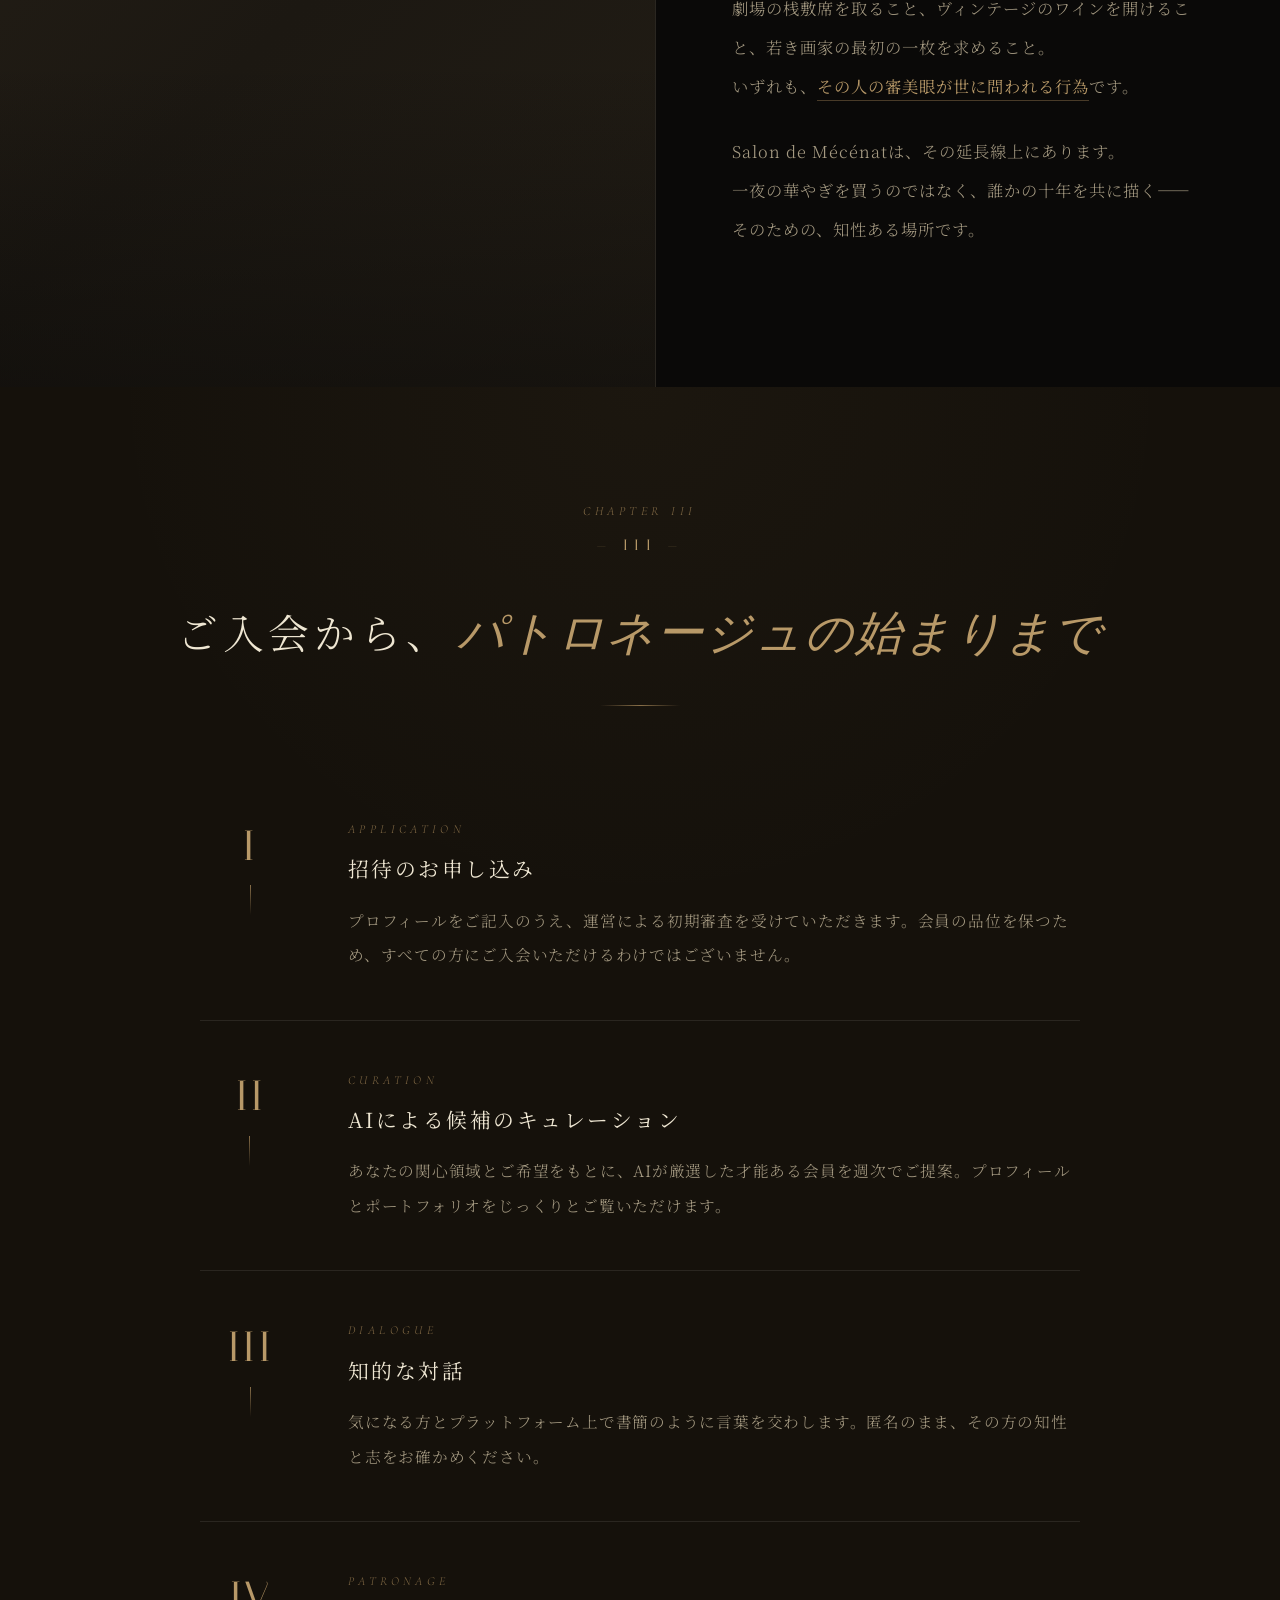
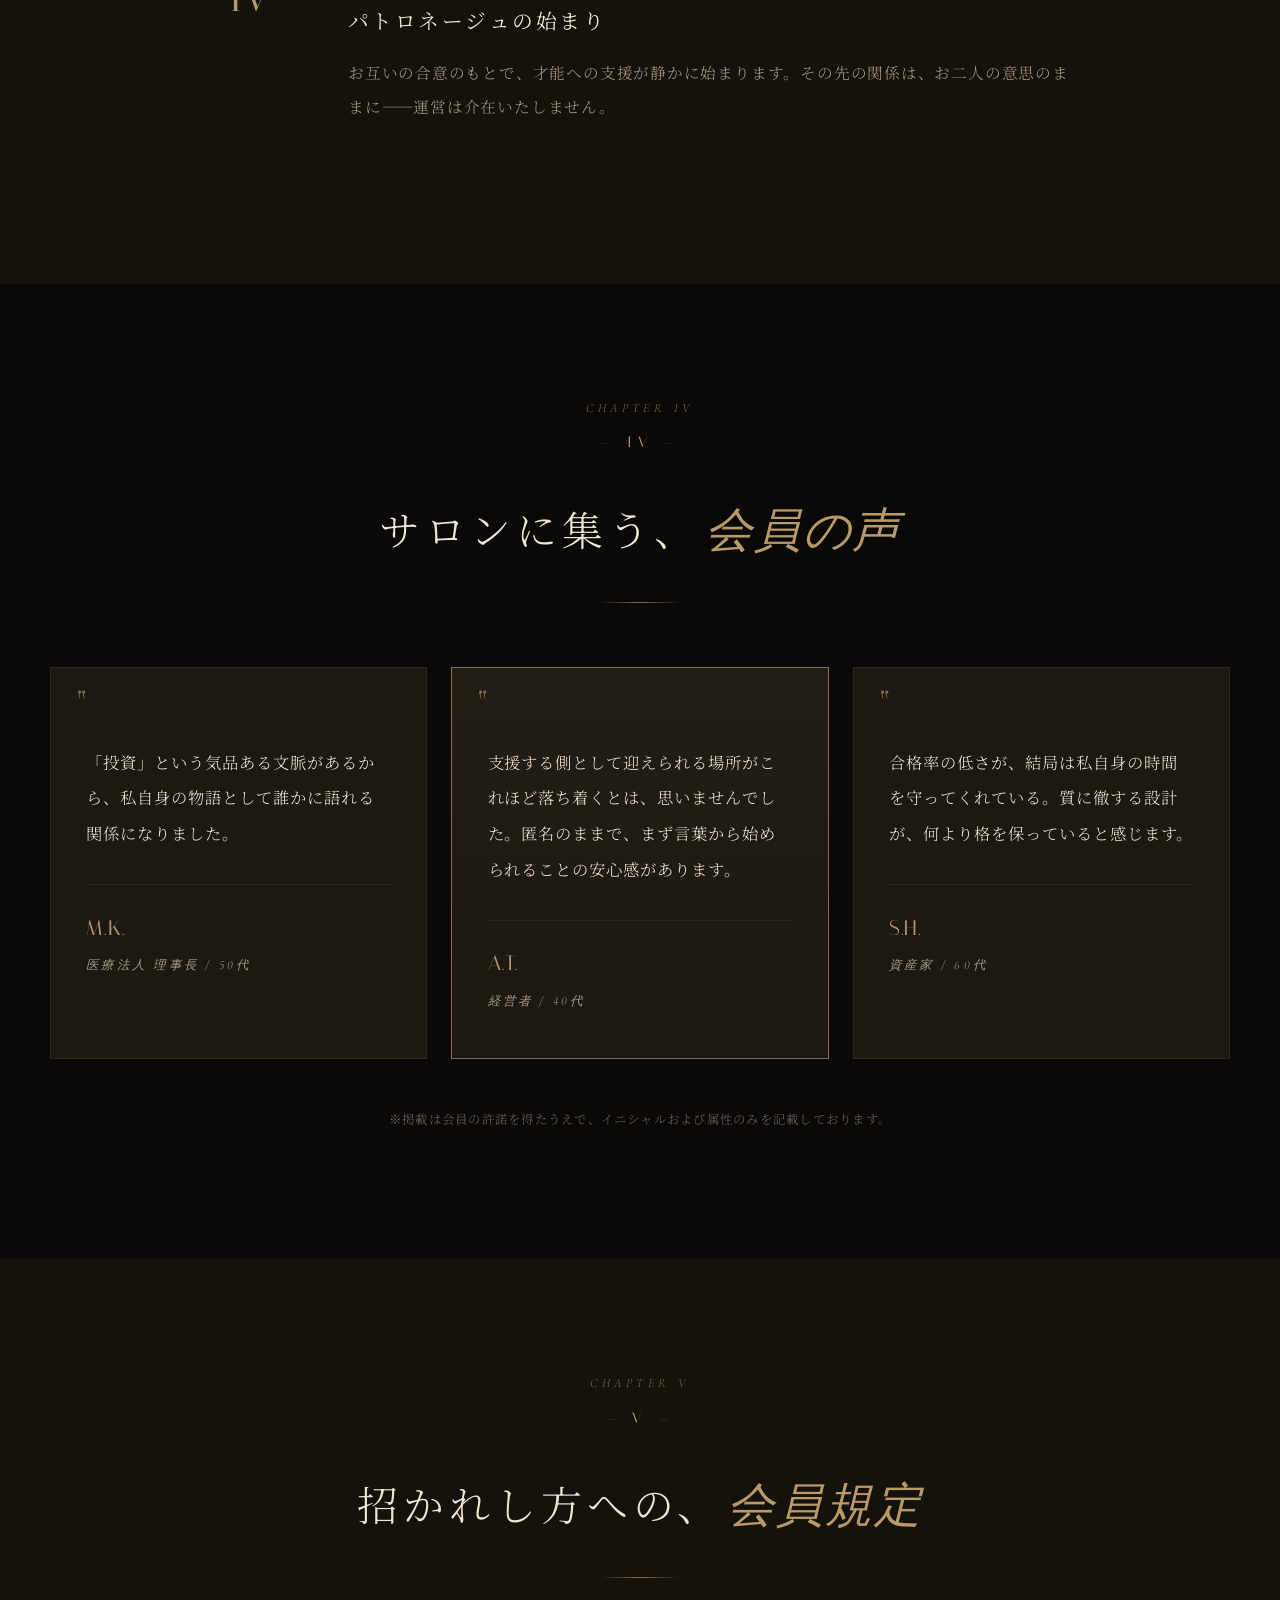
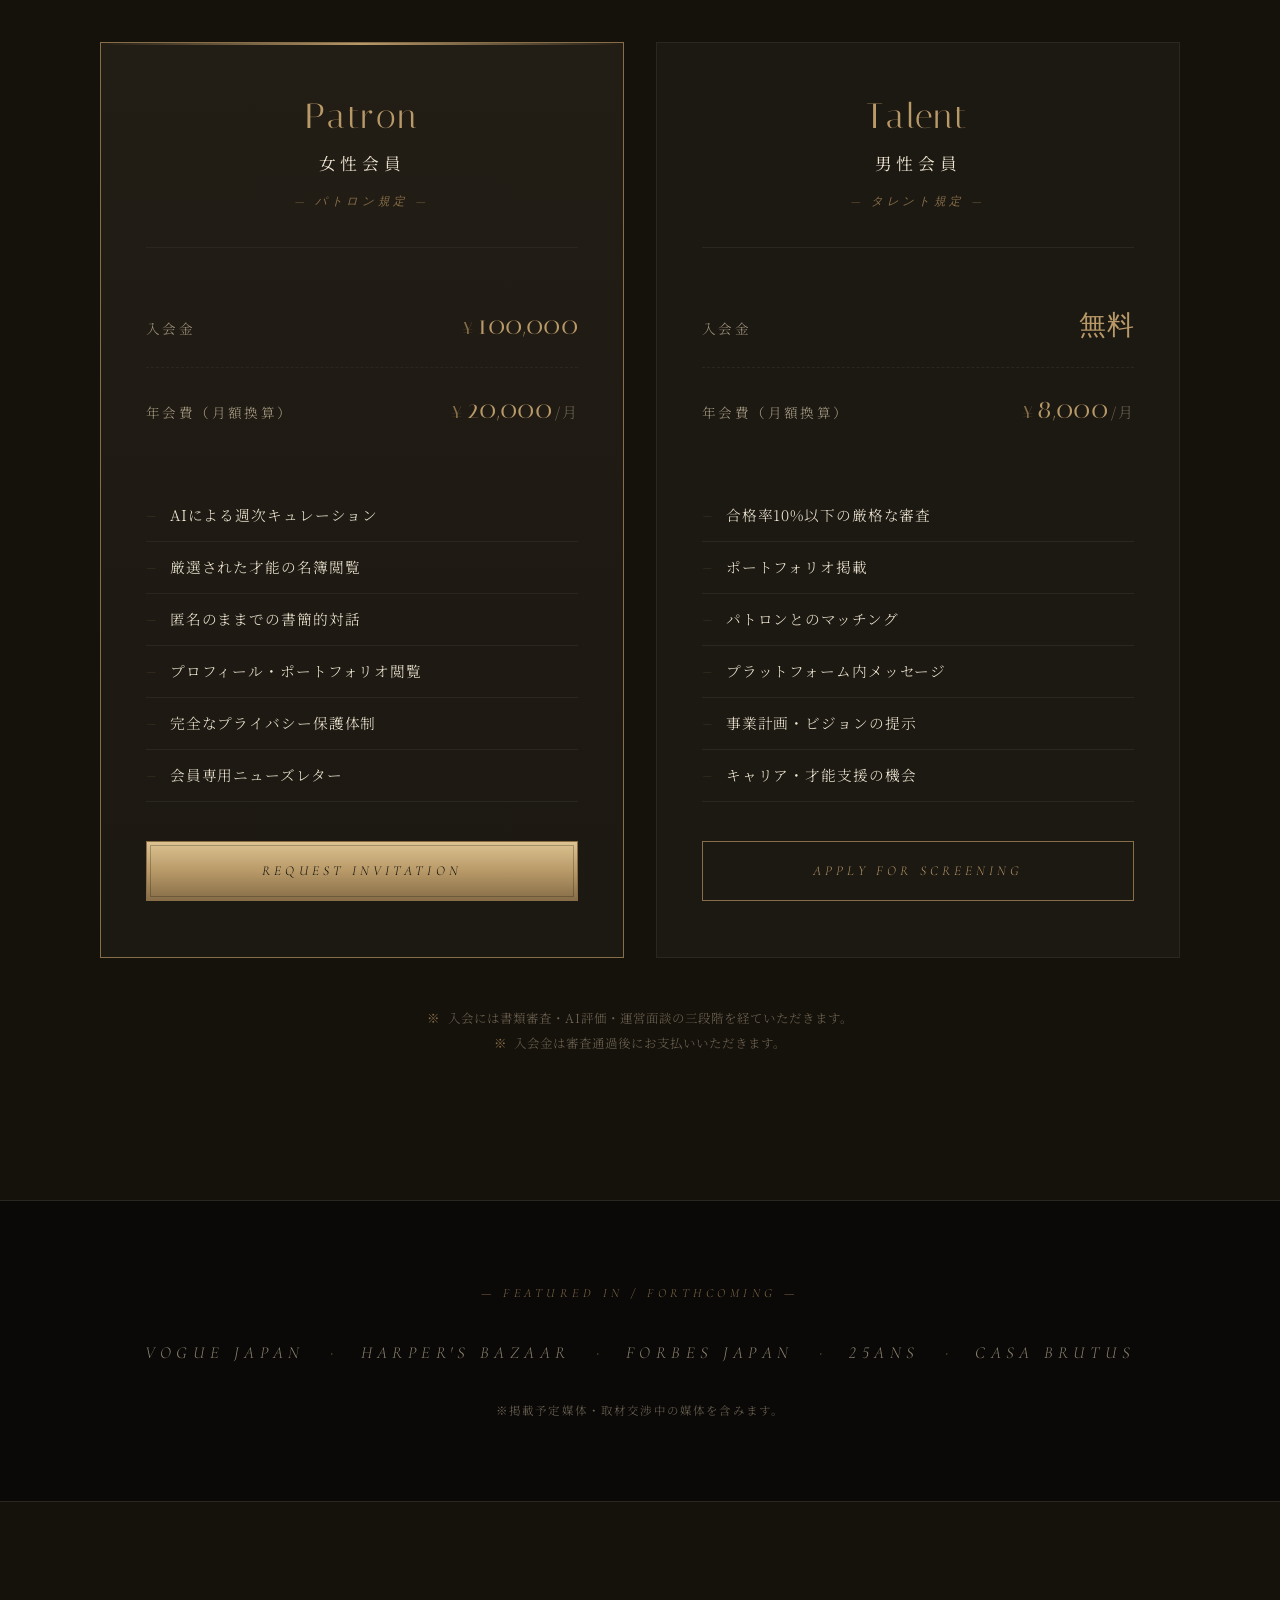
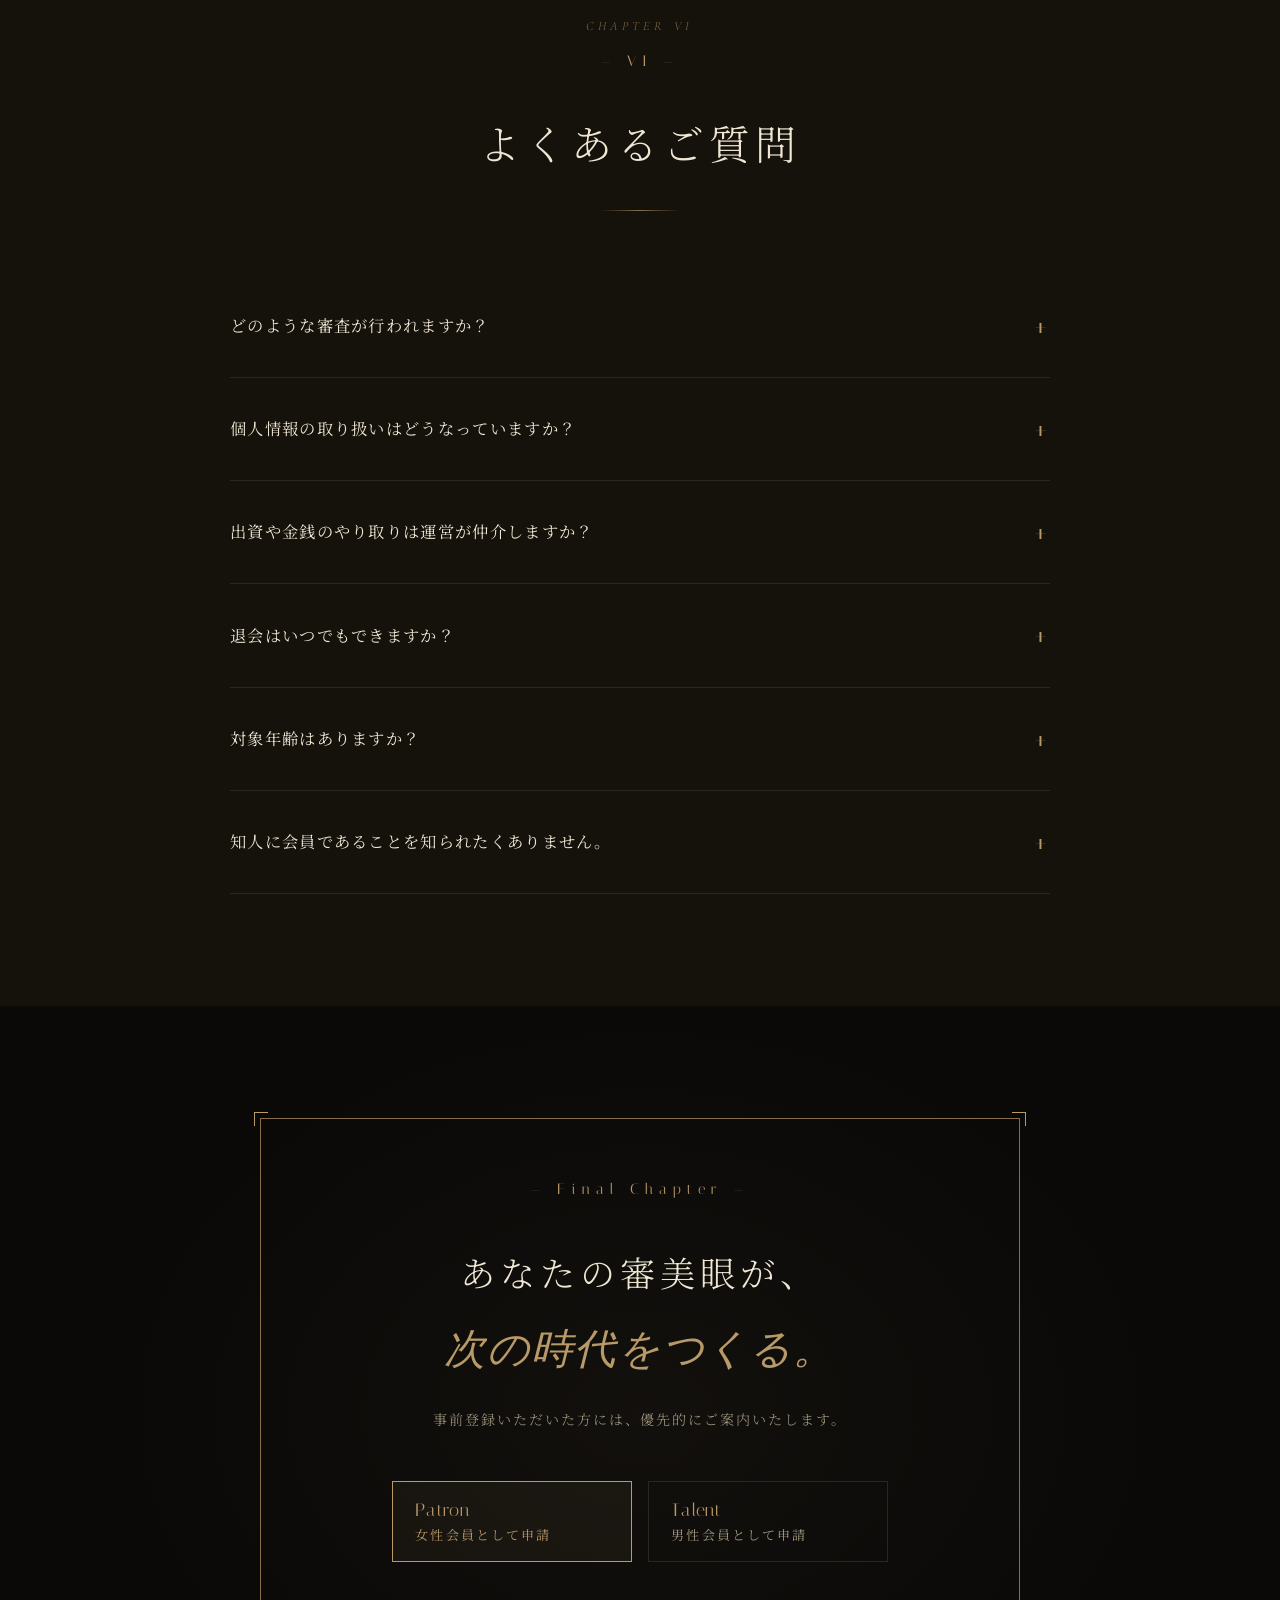
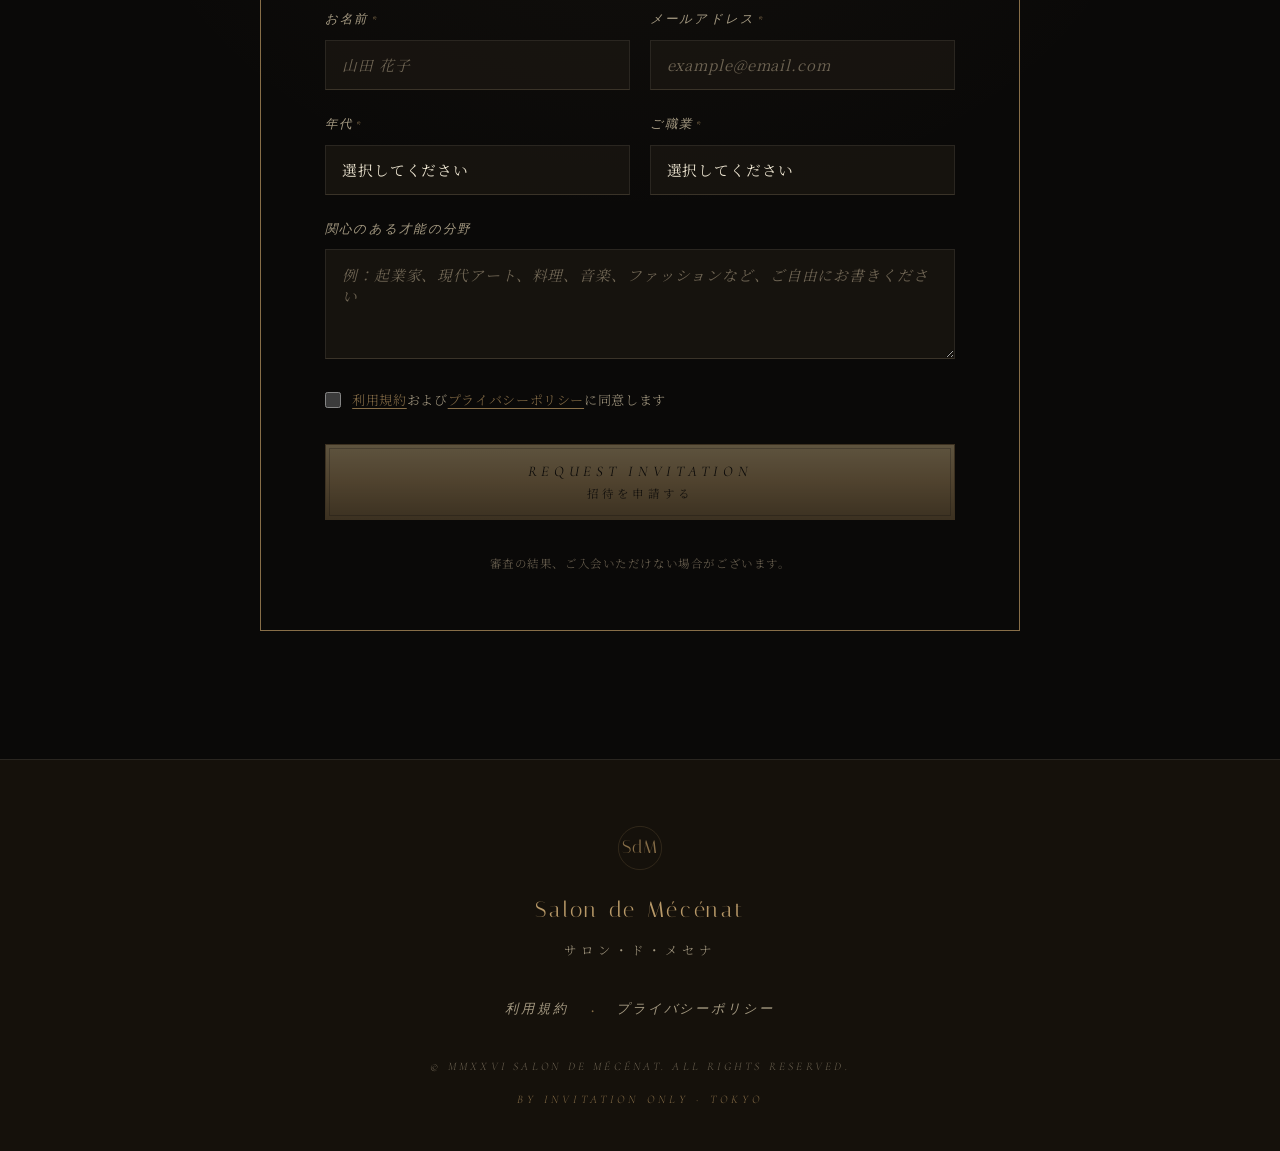
==== commit 929e0370: "Redesign LP with editorial luxury aesthetic from Claude Design - Editorial magazine-style layout wit" ====
--- a/lp/index.html
+++ b/lp/index.html
@@ -1,1256 +1,563 @@
 <!DOCTYPE html>
-<html lang="ja">
+<html lang="ja" data-palette="noir">
 <head>
   <meta charset="UTF-8">
   <meta name="viewport" content="width=device-width, initial-scale=1.0">
-  <title>Salon de Mécénat — 才能と審美眼が交差する場所</title>
+  <title>Salon de Mécénat — 才能と審美眼が交差するサロン</title>
+  <meta name="description" content="完全招待制パトロネージュ・クラブ。才能を見出す眼と、それを育む力を持つあなたへ。">
   <link rel="preconnect" href="https://fonts.googleapis.com">
   <link rel="preconnect" href="https://fonts.gstatic.com" crossorigin>
-  <link href="https://fonts.googleapis.com/css2?family=Cormorant+Garamond:ital,wght@0,400;0,600;0,700;1,400&family=Noto+Serif+JP:wght@300;400;500;600;700&family=Noto+Sans+JP:wght@300;400;500&display=swap" rel="stylesheet">
-  <style>
-    *, *::before, *::after {
-      margin: 0;
-      padding: 0;
-      box-sizing: border-box;
-    }
-
-    :root {
-      --color-bg: #0a0a0f;
-      --color-bg-warm: #0f0d0a;
-      --color-surface: #141418;
-      --color-surface-warm: #1a1814;
-      --color-gold: #c9a96e;
-      --color-gold-light: #dfc090;
-      --color-gold-dim: #8a7550;
-      --color-text: #e8e4df;
-      --color-text-muted: #9a958d;
-      --color-text-dim: #6b6660;
-      --color-accent: #2a2520;
-      --color-border: #2a2622;
-      --font-serif-en: 'Cormorant Garamond', serif;
-      --font-serif-jp: 'Noto Serif JP', serif;
-      --font-sans-jp: 'Noto Sans JP', sans-serif;
-    }
-
-    html {
-      scroll-behavior: smooth;
-    }
-
-    body {
-      font-family: var(--font-sans-jp);
-      background-color: var(--color-bg);
-      color: var(--color-text);
-      line-height: 1.8;
-      font-weight: 300;
-      -webkit-font-smoothing: antialiased;
-      overflow-x: hidden;
-    }
-
-    /* ========== NAV ========== */
-    nav {
-      position: fixed;
-      top: 0;
-      left: 0;
-      right: 0;
-      z-index: 100;
-      padding: 1.5rem 3rem;
-      display: flex;
-      justify-content: space-between;
-      align-items: center;
-      background: linear-gradient(180deg, rgba(10,10,15,0.95) 0%, rgba(10,10,15,0) 100%);
-      transition: background 0.4s;
-    }
-
-    nav.scrolled {
-      background: rgba(10,10,15,0.97);
-      backdrop-filter: blur(20px);
-    }
-
-    .nav-logo {
-      font-family: var(--font-serif-en);
-      font-size: 1.25rem;
-      font-weight: 600;
-      color: var(--color-gold);
-      letter-spacing: 0.15em;
-      text-decoration: none;
-    }
-
-    .nav-cta {
-      font-size: 0.75rem;
-      letter-spacing: 0.2em;
-      color: var(--color-gold);
-      border: 1px solid var(--color-gold-dim);
-      padding: 0.6rem 1.8rem;
-      text-decoration: none;
-      transition: all 0.3s;
-    }
-
-    .nav-cta:hover {
-      background: var(--color-gold);
-      color: var(--color-bg);
-    }
-
-    /* ========== HERO ========== */
-    .hero {
-      min-height: 100vh;
-      display: flex;
-      flex-direction: column;
-      justify-content: center;
-      align-items: center;
-      text-align: center;
-      position: relative;
-      padding: 2rem;
-      background:
-        radial-gradient(ellipse 80% 60% at 50% 40%, rgba(201,169,110,0.06) 0%, transparent 60%),
-        linear-gradient(180deg, var(--color-bg) 0%, var(--color-bg-warm) 100%);
-    }
-
-    .hero::before {
-      content: '';
-      position: absolute;
-      top: 50%;
-      left: 50%;
-      transform: translate(-50%, -50%);
-      width: 500px;
-      height: 500px;
-      border: 1px solid rgba(201,169,110,0.08);
-      border-radius: 50%;
-      pointer-events: none;
-    }
-
-    .hero-label {
-      font-family: var(--font-serif-en);
-      font-size: 0.8rem;
-      letter-spacing: 0.4em;
-      color: var(--color-gold-dim);
-      margin-bottom: 2.5rem;
-      text-transform: uppercase;
-    }
-
-    .hero-title-en {
-      font-family: var(--font-serif-en);
-      font-size: clamp(2.5rem, 6vw, 5rem);
-      font-weight: 400;
-      color: var(--color-gold);
-      letter-spacing: 0.08em;
-      line-height: 1.2;
-      margin-bottom: 1rem;
-    }
-
-    .hero-title-jp {
-      font-family: var(--font-serif-jp);
-      font-size: clamp(0.9rem, 1.5vw, 1.1rem);
-      font-weight: 300;
-      color: var(--color-text-muted);
-      letter-spacing: 0.3em;
-      margin-bottom: 3rem;
-    }
-
-    .hero-tagline {
-      font-family: var(--font-serif-jp);
-      font-size: clamp(1rem, 2vw, 1.35rem);
-      font-weight: 300;
-      color: var(--color-text);
-      letter-spacing: 0.12em;
-      line-height: 2.2;
-      max-width: 600px;
-      margin-bottom: 3.5rem;
-    }
-
-    .hero-cta {
-      display: inline-block;
-      font-size: 0.8rem;
-      letter-spacing: 0.25em;
-      color: var(--color-bg);
-      background: linear-gradient(135deg, var(--color-gold) 0%, var(--color-gold-light) 100%);
-      padding: 1rem 3rem;
-      text-decoration: none;
-      transition: all 0.4s;
-      position: relative;
-      overflow: hidden;
-    }
-
-    .hero-cta:hover {
-      transform: translateY(-2px);
-      box-shadow: 0 8px 30px rgba(201,169,110,0.25);
-    }
-
-    .scroll-indicator {
-      position: absolute;
-      bottom: 3rem;
-      left: 50%;
-      transform: translateX(-50%);
-      display: flex;
-      flex-direction: column;
-      align-items: center;
-      gap: 0.5rem;
-      color: var(--color-text-dim);
-      font-size: 0.65rem;
-      letter-spacing: 0.3em;
-      animation: float 3s ease-in-out infinite;
-    }
-
-    .scroll-indicator span {
-      width: 1px;
-      height: 40px;
-      background: linear-gradient(180deg, var(--color-gold-dim), transparent);
-    }
-
-    @keyframes float {
-      0%, 100% { transform: translateX(-50%) translateY(0); }
-      50% { transform: translateX(-50%) translateY(8px); }
-    }
-
-    /* ========== SECTIONS ========== */
-    section {
-      padding: 8rem 2rem;
-    }
-
-    .section-inner {
-      max-width: 900px;
-      margin: 0 auto;
-    }
-
-    .section-label {
-      font-family: var(--font-serif-en);
-      font-size: 0.7rem;
-      letter-spacing: 0.4em;
-      color: var(--color-gold-dim);
-      text-transform: uppercase;
-      margin-bottom: 1rem;
-    }
-
-    .section-title {
-      font-family: var(--font-serif-jp);
-      font-size: clamp(1.5rem, 3vw, 2rem);
-      font-weight: 400;
-      color: var(--color-text);
-      letter-spacing: 0.1em;
-      line-height: 1.8;
-      margin-bottom: 3rem;
-    }
-
-    .section-title .gold {
-      color: var(--color-gold);
-    }
-
-    .divider {
-      width: 60px;
-      height: 1px;
-      background: var(--color-gold-dim);
-      margin: 0 auto 3rem;
-    }
-
-    /* ========== PHILOSOPHY ========== */
-    .philosophy {
-      background: linear-gradient(180deg, var(--color-bg-warm) 0%, var(--color-bg) 100%);
-      text-align: center;
-    }
-
-    .philosophy-text {
-      font-family: var(--font-serif-jp);
-      font-size: 1.05rem;
-      line-height: 2.4;
-      color: var(--color-text-muted);
-      max-width: 640px;
-      margin: 0 auto;
-      letter-spacing: 0.05em;
-    }
-
-    .philosophy-text em {
-      font-style: normal;
-      color: var(--color-gold);
-    }
-
-    /* ========== FEATURES ========== */
-    .features {
-      background: var(--color-bg);
-    }
-
-    .features-grid {
-      display: grid;
-      grid-template-columns: repeat(3, 1fr);
-      gap: 2.5rem;
-      margin-top: 1rem;
-    }
-
-    .feature-card {
-      padding: 2.5rem 2rem;
-      border: 1px solid var(--color-border);
-      transition: border-color 0.4s;
-    }
-
-    .feature-card:hover {
-      border-color: var(--color-gold-dim);
-    }
-
-    .feature-number {
-      font-family: var(--font-serif-en);
-      font-size: 2.5rem;
-      font-weight: 300;
-      color: var(--color-gold-dim);
-      line-height: 1;
-      margin-bottom: 1.5rem;
-    }
-
-    .feature-title {
-      font-family: var(--font-serif-jp);
-      font-size: 1rem;
-      font-weight: 500;
-      color: var(--color-text);
-      margin-bottom: 1rem;
-      letter-spacing: 0.08em;
-    }
-
-    .feature-desc {
-      font-size: 0.85rem;
-      color: var(--color-text-muted);
-      line-height: 1.9;
-    }
-
-    /* ========== HOW IT WORKS ========== */
-    .how-it-works {
-      background: linear-gradient(180deg, var(--color-bg) 0%, var(--color-surface-warm) 50%, var(--color-bg) 100%);
-      text-align: center;
-    }
-
-    .steps {
-      display: flex;
-      flex-direction: column;
-      gap: 0;
-      max-width: 600px;
-      margin: 0 auto;
-    }
-
-    .step {
-      display: flex;
-      align-items: flex-start;
-      gap: 2rem;
-      text-align: left;
-      padding: 2.5rem 0;
-      position: relative;
-    }
-
-    .step:not(:last-child)::after {
-      content: '';
-      position: absolute;
-      left: 1.2rem;
-      top: 4.5rem;
-      bottom: 0;
-      width: 1px;
-      background: linear-gradient(180deg, var(--color-gold-dim), transparent);
-    }
-
-    .step-number {
-      font-family: var(--font-serif-en);
-      font-size: 1.5rem;
-      font-weight: 300;
-      color: var(--color-gold);
-      min-width: 2.5rem;
-      text-align: center;
-      line-height: 1;
-      padding-top: 0.2rem;
-    }
-
-    .step-content h3 {
-      font-family: var(--font-serif-jp);
-      font-size: 1rem;
-      font-weight: 500;
-      color: var(--color-text);
-      margin-bottom: 0.5rem;
-      letter-spacing: 0.08em;
-    }
-
-    .step-content p {
-      font-size: 0.85rem;
-      color: var(--color-text-muted);
-      line-height: 1.8;
-    }
-
-    /* ========== PRICING ========== */
-    .pricing {
-      background: var(--color-bg);
-      text-align: center;
-    }
-
-    .pricing-cards {
-      display: grid;
-      grid-template-columns: repeat(2, 1fr);
-      gap: 2rem;
-      max-width: 750px;
-      margin: 0 auto;
-    }
-
-    .pricing-card {
-      border: 1px solid var(--color-border);
-      padding: 3rem 2.5rem;
-      position: relative;
-      transition: border-color 0.4s;
-    }
-
-    .pricing-card.featured {
-      border-color: var(--color-gold-dim);
-    }
-
-    .pricing-card.featured::before {
-      content: '';
-      position: absolute;
-      top: 0;
-      left: 0;
-      right: 0;
-      height: 2px;
-      background: linear-gradient(90deg, transparent, var(--color-gold), transparent);
-    }
-
-    .pricing-card-label {
-      font-family: var(--font-serif-en);
-      font-size: 0.7rem;
-      letter-spacing: 0.35em;
-      color: var(--color-gold-dim);
-      text-transform: uppercase;
-      margin-bottom: 0.5rem;
-    }
-
-    .pricing-card-role {
-      font-family: var(--font-serif-jp);
-      font-size: 1.2rem;
-      font-weight: 500;
-      color: var(--color-text);
-      margin-bottom: 2rem;
-      letter-spacing: 0.1em;
-    }
-
-    .pricing-amount {
-      margin-bottom: 0.5rem;
-    }
-
-    .pricing-amount .yen {
-      font-family: var(--font-serif-en);
-      font-size: 0.9rem;
-      color: var(--color-gold);
-      vertical-align: top;
-    }
-
-    .pricing-amount .number {
-      font-family: var(--font-serif-en);
-      font-size: 2.8rem;
-      font-weight: 300;
-      color: var(--color-gold);
-      line-height: 1;
-    }
-
-    .pricing-amount .period {
-      font-size: 0.8rem;
-      color: var(--color-text-dim);
-      margin-left: 0.3rem;
-    }
-
-    .pricing-entry {
-      font-size: 0.8rem;
-      color: var(--color-text-dim);
-      margin-bottom: 2rem;
-    }
-
-    .pricing-features {
-      list-style: none;
-      text-align: left;
-    }
-
-    .pricing-features li {
-      font-size: 0.85rem;
-      color: var(--color-text-muted);
-      padding: 0.5rem 0;
-      border-bottom: 1px solid var(--color-border);
-      padding-left: 1.2rem;
-      position: relative;
-    }
-
-    .pricing-features li::before {
-      content: '—';
-      position: absolute;
-      left: 0;
-      color: var(--color-gold-dim);
-      font-size: 0.7rem;
-    }
-
-    /* ========== FAQ ========== */
-    .faq {
-      background: linear-gradient(180deg, var(--color-bg) 0%, var(--color-bg-warm) 100%);
-    }
-
-    .faq-list {
-      max-width: 700px;
-      margin: 0 auto;
-    }
-
-    .faq-item {
-      border-bottom: 1px solid var(--color-border);
-      padding: 2rem 0;
-    }
-
-    .faq-question {
-      font-family: var(--font-serif-jp);
-      font-size: 0.95rem;
-      font-weight: 500;
-      color: var(--color-text);
-      margin-bottom: 0.8rem;
-      letter-spacing: 0.05em;
-      cursor: pointer;
-      display: flex;
-      justify-content: space-between;
-      align-items: center;
-    }
-
-    .faq-question::after {
-      content: '+';
-      font-family: var(--font-serif-en);
-      font-size: 1.2rem;
-      color: var(--color-gold-dim);
-      transition: transform 0.3s;
-      flex-shrink: 0;
-      margin-left: 1rem;
-    }
-
-    .faq-item.open .faq-question::after {
-      transform: rotate(45deg);
-    }
-
-    .faq-answer {
-      font-size: 0.85rem;
-      color: var(--color-text-muted);
-      line-height: 1.9;
-      max-height: 0;
-      overflow: hidden;
-      transition: max-height 0.4s ease, padding-top 0.3s;
-    }
-
-    .faq-item.open .faq-answer {
-      max-height: 300px;
-      padding-top: 0.5rem;
-    }
-
-    /* ========== FINAL CTA ========== */
-    .final-cta {
-      min-height: 60vh;
-      display: flex;
-      flex-direction: column;
-      justify-content: center;
-      align-items: center;
-      text-align: center;
-      background:
-        radial-gradient(ellipse 70% 50% at 50% 50%, rgba(201,169,110,0.05) 0%, transparent 60%),
-        var(--color-bg);
-      padding: 4rem 2rem;
-    }
-
-    .final-cta-title {
-      font-family: var(--font-serif-jp);
-      font-size: clamp(1.3rem, 2.5vw, 1.8rem);
-      font-weight: 300;
-      color: var(--color-text);
-      letter-spacing: 0.15em;
-      line-height: 2.2;
-      margin-bottom: 1rem;
-    }
-
-    .final-cta-sub {
-      font-size: 0.85rem;
-      color: var(--color-text-dim);
-      margin-bottom: 3rem;
-      letter-spacing: 0.05em;
-    }
-
-    .cta-button {
-      display: inline-block;
-      font-size: 0.8rem;
-      letter-spacing: 0.25em;
-      color: var(--color-bg);
-      background: linear-gradient(135deg, var(--color-gold) 0%, var(--color-gold-light) 100%);
-      padding: 1.1rem 3.5rem;
-      text-decoration: none;
-      transition: all 0.4s;
-      margin-bottom: 1rem;
-    }
-
-    .cta-button:hover {
-      transform: translateY(-2px);
-      box-shadow: 0 8px 30px rgba(201,169,110,0.25);
-    }
-
-    .cta-note {
-      font-size: 0.7rem;
-      color: var(--color-text-dim);
-      letter-spacing: 0.05em;
-    }
-
-    /* ========== FORM ========== */
-    .form-container {
-      max-width: 520px;
-      margin: 0 auto;
-      width: 100%;
-    }
-
-    .role-selector {
-      display: flex;
-      gap: 1rem;
-      margin-bottom: 3rem;
-      justify-content: center;
-    }
-
-    .role-btn {
-      flex: 1;
-      max-width: 220px;
-      padding: 1.2rem 1.5rem;
-      border: 1px solid var(--color-border);
-      background: transparent;
-      color: var(--color-text-muted);
-      font-family: var(--font-sans-jp);
-      font-size: 0.85rem;
-      letter-spacing: 0.08em;
-      cursor: pointer;
-      transition: all 0.3s;
-      text-align: center;
-    }
-
-    .role-btn:hover {
-      border-color: var(--color-gold-dim);
-      color: var(--color-text);
-    }
-
-    .role-btn.active {
-      border-color: var(--color-gold);
-      color: var(--color-gold);
-      background: rgba(201,169,110,0.05);
-    }
-
-    .role-btn-label {
-      font-family: var(--font-serif-en);
-      font-size: 0.65rem;
-      letter-spacing: 0.3em;
-      color: var(--color-gold-dim);
-      text-transform: uppercase;
-      display: block;
-      margin-bottom: 0.3rem;
-    }
-
-    .form-fields {
-      display: none;
-      flex-direction: column;
-      gap: 1.5rem;
-    }
-
-    .form-fields.visible {
-      display: flex;
-    }
-
-    .form-group {
-      display: flex;
-      flex-direction: column;
-      gap: 0.4rem;
-    }
-
-    .form-group label {
-      font-size: 0.75rem;
-      color: var(--color-text-dim);
-      letter-spacing: 0.1em;
-    }
-
-    .form-group label .required {
-      color: var(--color-gold);
-      margin-left: 0.3rem;
-      font-size: 0.65rem;
-    }
-
-    .form-group input,
-    .form-group select,
-    .form-group textarea {
-      background: rgba(255,255,255,0.03);
-      border: 1px solid var(--color-border);
-      color: var(--color-text);
-      font-family: var(--font-sans-jp);
-      font-size: 0.85rem;
-      padding: 0.8rem 1rem;
-      outline: none;
-      transition: border-color 0.3s;
-      width: 100%;
-      -webkit-appearance: none;
-    }
-
-    .form-group input:focus,
-    .form-group select:focus,
-    .form-group textarea:focus {
-      border-color: var(--color-gold-dim);
-    }
-
-    .form-group input::placeholder,
-    .form-group textarea::placeholder {
-      color: var(--color-text-dim);
-      font-size: 0.8rem;
-    }
-
-    .form-group select {
-      cursor: pointer;
-      color: var(--color-text-muted);
-    }
-
-    .form-group select option {
-      background: var(--color-surface);
-      color: var(--color-text);
-    }
-
-    .form-group textarea {
-      resize: vertical;
-      min-height: 100px;
-    }
-
-    .form-consent {
-      display: flex;
-      align-items: flex-start;
-      gap: 0.6rem;
-      font-size: 0.75rem;
-      color: var(--color-text-dim);
-      line-height: 1.6;
-    }
-
-    .form-consent input[type="checkbox"] {
-      width: 16px;
-      height: 16px;
-      margin-top: 0.15rem;
-      accent-color: var(--color-gold);
-      flex-shrink: 0;
-      cursor: pointer;
-    }
-
-    .form-consent a {
-      color: var(--color-gold-dim);
-      text-decoration: underline;
-      text-underline-offset: 2px;
-    }
-
-    .form-consent a:hover {
-      color: var(--color-gold);
-    }
-
-    .form-submit {
-      display: block;
-      width: 100%;
-      font-family: var(--font-sans-jp);
-      font-size: 0.8rem;
-      letter-spacing: 0.25em;
-      color: var(--color-bg);
-      background: linear-gradient(135deg, var(--color-gold) 0%, var(--color-gold-light) 100%);
-      padding: 1.1rem;
-      border: none;
-      cursor: pointer;
-      transition: all 0.4s;
-      margin-top: 0.5rem;
-    }
-
-    .form-submit:hover {
-      transform: translateY(-2px);
-      box-shadow: 0 8px 30px rgba(201,169,110,0.25);
-    }
-
-    .form-submit:disabled {
-      opacity: 0.4;
-      cursor: not-allowed;
-      transform: none;
-      box-shadow: none;
-    }
-
-    .form-note {
-      text-align: center;
-      font-size: 0.7rem;
-      color: var(--color-text-dim);
-      margin-top: 1rem;
-    }
-
-    .thank-you {
-      display: none;
-      text-align: center;
-      padding: 2rem 0;
-    }
-
-    .thank-you.visible {
-      display: block;
-    }
-
-    .thank-you h3 {
-      font-family: var(--font-serif-jp);
-      font-size: 1.3rem;
-      font-weight: 400;
-      color: var(--color-gold);
-      margin-bottom: 1rem;
-      letter-spacing: 0.1em;
-    }
-
-    .thank-you p {
-      font-size: 0.85rem;
-      color: var(--color-text-muted);
-      line-height: 2;
-    }
-
-    /* ========== FOOTER ========== */
-    footer {
-      padding: 3rem 2rem;
-      text-align: center;
-      border-top: 1px solid var(--color-border);
-    }
-
-    .footer-logo {
-      font-family: var(--font-serif-en);
-      font-size: 1rem;
-      font-weight: 600;
-      color: var(--color-gold-dim);
-      letter-spacing: 0.15em;
-      margin-bottom: 1rem;
-    }
-
-    .footer-links {
-      display: flex;
-      justify-content: center;
-      gap: 2rem;
-      margin-bottom: 1.5rem;
-    }
-
-    .footer-links a {
-      font-size: 0.7rem;
-      color: var(--color-text-dim);
-      text-decoration: none;
-      letter-spacing: 0.1em;
-      transition: color 0.3s;
-    }
-
-    .footer-links a:hover {
-      color: var(--color-gold);
-    }
-
-    .footer-copy {
-      font-size: 0.65rem;
-      color: var(--color-text-dim);
-      letter-spacing: 0.05em;
-    }
-
-    /* ========== RESPONSIVE ========== */
-    @media (max-width: 768px) {
-      nav {
-        padding: 1rem 1.5rem;
-      }
-
-      section {
-        padding: 5rem 1.5rem;
-      }
-
-      .features-grid {
-        grid-template-columns: 1fr;
-        gap: 1.5rem;
-      }
-
-      .pricing-cards {
-        grid-template-columns: 1fr;
-        max-width: 400px;
-      }
-
-      .step {
-        gap: 1.2rem;
-      }
-
-      .hero-title-en {
-        letter-spacing: 0.03em;
-      }
-    }
-  </style>
+  <link href="https://fonts.googleapis.com/css2?family=Italiana&family=Cormorant+Garamond:ital,wght@0,300;0,400;0,500;0,600;1,400;1,500&family=Cormorant+Infant:ital,wght@0,400;0,500;1,400&family=Noto+Serif+JP:wght@200;300;400;500;600;700&family=Noto+Sans+JP:wght@300;400;500&display=swap" rel="stylesheet">
+  <link rel="stylesheet" href="styles.css">
 </head>
 <body>
 
-  <!-- NAV -->
-  <nav id="nav">
-    <a href="#" class="nav-logo">SALON DE MÉCÉNAT</a>
-    <a href="#apply" class="nav-cta">APPLY NOW</a>
+  <!-- ========== TOP RIBBON ========== -->
+  <div class="ribbon">
+    <span class="ribbon-mark">&#10070;</span>
+    <span class="ribbon-text">By Invitation Only · Established MMXXVI</span>
+    <span class="ribbon-mark">&#10070;</span>
+  </div>
+
+  <!-- ========== NAV ========== -->
+  <nav id="nav" class="nav">
+    <a href="#" class="nav-logo">
+      <span class="nav-logo-mono">SDM</span>
+      <span class="nav-logo-text">Salon de Mécénat</span>
+    </a>
+    <div class="nav-links">
+      <a href="#philosophy">Philosophy</a>
+      <a href="#reasons">The Salon</a>
+      <a href="#membership">Membership</a>
+      <a href="#voices">Voices</a>
+      <a href="#apply" class="nav-cta">Request Invitation</a>
+    </div>
   </nav>
 
-  <!-- HERO -->
-  <section class="hero">
-    <p class="hero-label">Invitation-Only Patronage Club</p>
-    <h1 class="hero-title-en">Salon de Mécénat</h1>
-    <p class="hero-title-jp">サロン・ド・メセナ</p>
+  <!-- ========== HERO ========== -->
+  <header class="hero">
+    <div class="hero-ornament" aria-hidden="true">
+      <svg viewBox="0 0 200 200" class="hero-monogram">
+        <defs>
+          <linearGradient id="goldGrad" x1="0" x2="1" y1="0" y2="1">
+            <stop offset="0%" stop-color="var(--gold-light)"/>
+            <stop offset="50%" stop-color="var(--gold)"/>
+            <stop offset="100%" stop-color="var(--gold-dim)"/>
+          </linearGradient>
+        </defs>
+        <circle cx="100" cy="100" r="86" fill="none" stroke="url(#goldGrad)" stroke-width="0.8" opacity="0.9"/>
+        <circle cx="100" cy="100" r="78" fill="none" stroke="url(#goldGrad)" stroke-width="0.4" opacity="0.6"/>
+        <text x="100" y="118" text-anchor="middle" font-family="Italiana, serif" font-size="78" fill="url(#goldGrad)" letter-spacing="-4">SdM</text>
+        <path d="M40 100 L60 100 M140 100 L160 100" stroke="url(#goldGrad)" stroke-width="0.6" opacity="0.7"/>
+        <circle cx="100" cy="32" r="2" fill="url(#goldGrad)"/>
+        <circle cx="100" cy="168" r="2" fill="url(#goldGrad)"/>
+      </svg>
+    </div>
+    <p class="hero-eyebrow">An Invitation-Only Patronage Club</p>
+    <h1 class="hero-title">Salon&nbsp;de&nbsp;Mécénat</h1>
+    <p class="hero-subtitle-jp">サロン・ド・メセナ</p>
+    <div class="hero-rule" aria-hidden="true">
+      <span></span><em>&#10070;</em><span></span>
+    </div>
     <p class="hero-tagline">
       才能を見出す眼と、<br>
       それを育む力を持つあなたへ。<br>
-      現代のパトロネージュが、ここに。
+      <em>現代のパトロネージュが、ここに。</em>
     </p>
-    <a href="#apply" class="hero-cta">無料で事前登録する</a>
-    <div class="scroll-indicator">
-      SCROLL
-      <span></span>
-    </div>
-  </section>
-
-  <!-- PHILOSOPHY -->
-  <section class="philosophy">
-    <div class="section-inner">
-      <p class="section-label">Philosophy</p>
-      <div class="divider"></div>
-      <p class="philosophy-text">
-        かつて、メディチ家がルネサンスの芸術家を支えたように。<br>
-        ペギー・グッゲンハイムが無名の才能を世界に送り出したように。<br><br>
-        <em>才能を見出し、育てる</em>という行為は、<br>
-        人類の文化を前に進めてきた最も気高い営みです。<br><br>
-        Salon de Mécénatは、その伝統を現代に蘇らせる<br>
-        完全審査制のプラットフォームです。
+    <div class="hero-actions">
+      <a href="#apply" class="btn-primary">
+        <span class="btn-label">Request Invitation</span>
+        <span class="btn-jp">招待を希望する</span>
+      </a>
+      <a href="#philosophy" class="btn-ghost">
+        Read the Manifesto
+      </a>
+    </div>
+    <div class="hero-meta">
+      <span><i>Est.</i> MMXXVI</span>
+      <span class="dot">·</span>
+      <span>Tokyo</span>
+      <span class="dot">·</span>
+      <span>Members Only</span>
+    </div>
+  </header>
+
+  <!-- ========== NUMBERS STRIP ========== -->
+  <section class="numbers" aria-label="数字で見るサロン">
+    <div class="numbers-inner">
+      <div class="num">
+        <p class="num-figure">10<small>%</small></p>
+        <p class="num-rule"></p>
+        <p class="num-label">男性会員<br>合格率上限</p>
+      </div>
+      <div class="num">
+        <p class="num-figure">3<small>段階</small></p>
+        <p class="num-rule"></p>
+        <p class="num-label">書類審査<br>AI評価／面談</p>
+      </div>
+      <div class="num">
+        <p class="num-figure">100<small>%</small></p>
+        <p class="num-rule"></p>
+        <p class="num-label">プライバシー<br>守秘体制</p>
+      </div>
+      <div class="num">
+        <p class="num-figure">週次<small></small></p>
+        <p class="num-rule"></p>
+        <p class="num-label">マッチング<br>キュレーション</p>
+      </div>
+    </div>
+  </section>
+
+  <!-- ========== PHILOSOPHY ========== -->
+  <section id="philosophy" class="philosophy">
+    <div class="ed-grid">
+      <aside class="ed-side">
+        <p class="chap">Chapter I</p>
+        <p class="chap-num">— I —</p>
+        <p class="ed-meta">Philosophy</p>
+      </aside>
+      <div class="ed-main">
+        <h2 class="ed-title">才能を見出す行為は、<br><em>最も気高い投資である。</em></h2>
+        <div class="rule-small" aria-hidden="true"></div>
+        <p class="ed-body">
+          メディチ家がルネサンスの画家を支え、ペギー・グッゲンハイムが無名の才能を世界へ送り出したように。<br>
+          <em>誰かの可能性に賭ける</em>という行為は、人類の文化を前へと進めてきた最も気高い営みでした。
+        </p>
+        <p class="ed-body">
+          Salon de Mécénat は、その伝統を現代へと再び呼び起こすために設えられた、完全招待制のサロン。<br>
+          ここに集うのは、<em>支援する価値のある才能</em>を見極める審美眼と、それを育む経験と力を備えた方々のみです。
+        </p>
+        <blockquote class="pull">
+          <span class="pull-mark">&#10077;</span>
+          <p>支援するという行為そのものが、<br>その人の品格を最も雄弁に語る。</p>
+          <footer>— Founder's Note</footer>
+        </blockquote>
+      </div>
+    </div>
+  </section>
+
+  <!-- ========== EDITORIAL IMAGE 1 ========== -->
+  <section class="editorial-bleed" aria-label="エディトリアル">
+    <div id="hero-editorial" class="ed-image-slot">EDITORIAL — A QUIET AFTERNOON</div>
+    <p class="ed-caption">Editorial — A Quiet Afternoon at the Salon · Photography by ——</p>
+  </section>
+
+  <!-- ========== REASONS ========== -->
+  <section id="reasons" class="reasons">
+    <div class="section-head">
+      <p class="chap">Chapter II</p>
+      <p class="chap-num">— II —</p>
+      <h2 class="section-title">サロンが選ばれる、<em>三つの矜持</em></h2>
+      <div class="rule-small" aria-hidden="true"></div>
+    </div>
+    <div class="reason-grid">
+      <article class="reason">
+        <p class="reason-roman">i.</p>
+        <h3 class="reason-title">厳格を極めた審査</h3>
+        <p class="reason-body">男性会員の合格率は10%以下。事業計画書とポートフォリオの提出を必須とし、AIスクリーニングと運営による面談を経た、真に支援する価値のある才能のみを名簿に迎え入れます。</p>
+        <p class="reason-meta">Acceptance &lt; 10% · Three-stage screening</p>
+      </article>
+      <article class="reason">
+        <p class="reason-roman">ii.</p>
+        <h3 class="reason-title">「投資」という気品ある文脈</h3>
+        <p class="reason-body">才能への投資・育成というパトロネージュの精神に基づく、知的な対話のための場。あなたの審美眼と人生で培われた経験が、若き才能の未来そのものを切り拓きます。</p>
+        <p class="reason-meta">Intellectual patronage · Not transactional</p>
+      </article>
+      <article class="reason">
+        <p class="reason-roman">iii.</p>
+        <h3 class="reason-title">キュレーションされた出会い</h3>
+        <p class="reason-body">あなたの関心領域、支援したい才能の分野、価値観を専属のAIが分析し、週次で厳選された候補を提示。量ではなく質に徹した、ご面会の場を整えてまいります。</p>
+        <p class="reason-meta">Weekly curated proposals · Quality over quantity</p>
+      </article>
+    </div>
+  </section>
+
+  <!-- ========== EDITORIAL — PULL QUOTE WITH IMAGE ========== -->
+  <section class="editorial-split">
+    <div class="ed-split-image">
+      <div id="salon-interior" class="ed-image-slot tall">SALON INTERIEUR</div>
+    </div>
+    <div class="ed-split-text">
+      <p class="chap-num">— Interlude —</p>
+      <h2 class="ed-title">「消費」ではなく、<br><em>「投資」と呼べる関係を。</em></h2>
+      <p class="ed-body">
+        劇場の桟敷席を取ること、ヴィンテージのワインを開けること、若き画家の最初の一枚を求めること。<br>
+        いずれも、<em>その人の審美眼が世に問われる行為</em>です。
       </p>
-    </div>
-  </section>
-
-  <!-- FEATURES -->
-  <section class="features">
-    <div class="section-inner">
-      <p class="section-label">Why Salon de Mécénat</p>
-      <h2 class="section-title">選ばれる、<span class="gold">3つの理由</span></h2>
-      <div class="features-grid">
-        <div class="feature-card">
-          <p class="feature-number">01</p>
-          <h3 class="feature-title">厳格を極めた審査基準</h3>
-          <p class="feature-desc">男性会員の合格率は10%以下。事業計画書やポートフォリオの提出を必須とし、AIスクリーニングと面談を経て、真に支援する価値のある才能のみをご紹介します。</p>
-        </div>
-        <div class="feature-card">
-          <p class="feature-number">02</p>
-          <h3 class="feature-title">「投資」という気品ある文脈</h3>
-          <p class="feature-desc">才能への投資・育成というパトロネージュの精神に基づいた出会い。知的対話を通じて、あなたの審美眼と経験が若き才能の未来を切り拓きます。</p>
-        </div>
-        <div class="feature-card">
-          <p class="feature-number">03</p>
-          <h3 class="feature-title">AIが導く最適なマッチング</h3>
-          <p class="feature-desc">あなたの関心領域、支援したい才能の分野、価値観をAIが分析し、最適なマッチング候補を提案。量ではなく質を重視した出会いを実現します。</p>
+      <p class="ed-body">
+        Salon de Mécénatは、その延長線上にあります。<br>
+        一夜の華やぎを買うのではなく、誰かの十年を共に描く——そのための、知性ある場所です。
+      </p>
+    </div>
+  </section>
+
+  <!-- ========== HOW IT WORKS ========== -->
+  <section id="howitworks" class="how">
+    <div class="section-head">
+      <p class="chap">Chapter III</p>
+      <p class="chap-num">— III —</p>
+      <h2 class="section-title">ご入会から、<em>パトロネージュの始まりまで</em></h2>
+      <div class="rule-small" aria-hidden="true"></div>
+    </div>
+    <ol class="how-list">
+      <li class="how-step">
+        <div class="how-num"><span>I</span></div>
+        <div class="how-body">
+          <p class="how-eyebrow">Application</p>
+          <h3 class="how-title">招待のお申し込み</h3>
+          <p class="how-text">プロフィールをご記入のうえ、運営による初期審査を受けていただきます。会員の品位を保つため、すべての方にご入会いただけるわけではございません。</p>
+        </div>
+      </li>
+      <li class="how-step">
+        <div class="how-num"><span>II</span></div>
+        <div class="how-body">
+          <p class="how-eyebrow">Curation</p>
+          <h3 class="how-title">AIによる候補のキュレーション</h3>
+          <p class="how-text">あなたの関心領域とご希望をもとに、AIが厳選した才能ある会員を週次でご提案。プロフィールとポートフォリオをじっくりとご覧いただけます。</p>
+        </div>
+      </li>
+      <li class="how-step">
+        <div class="how-num"><span>III</span></div>
+        <div class="how-body">
+          <p class="how-eyebrow">Dialogue</p>
+          <h3 class="how-title">知的な対話</h3>
+          <p class="how-text">気になる方とプラットフォーム上で書簡のように言葉を交わします。匿名のまま、その方の知性と志をお確かめください。</p>
+        </div>
+      </li>
+      <li class="how-step">
+        <div class="how-num"><span>IV</span></div>
+        <div class="how-body">
+          <p class="how-eyebrow">Patronage</p>
+          <h3 class="how-title">パトロネージュの始まり</h3>
+          <p class="how-text">お互いの合意のもとで、才能への支援が静かに始まります。その先の関係は、お二人の意思のままに——運営は介在いたしません。</p>
+        </div>
+      </li>
+    </ol>
+  </section>
+
+  <!-- ========== VOICES (testimonials) ========== -->
+  <section id="voices" class="voices">
+    <div class="section-head">
+      <p class="chap">Chapter IV</p>
+      <p class="chap-num">— IV —</p>
+      <h2 class="section-title">サロンに集う、<em>会員の声</em></h2>
+      <div class="rule-small" aria-hidden="true"></div>
+    </div>
+    <div class="voice-grid">
+      <figure class="voice">
+        <blockquote>
+          <p>「投資」という気品ある文脈があるから、私自身の物語として誰かに語れる関係になりました。</p>
+        </blockquote>
+        <figcaption>
+          <span class="voice-init">M.K.</span>
+          <span class="voice-role">医療法人 理事長 / 50代</span>
+        </figcaption>
+      </figure>
+      <figure class="voice featured">
+        <blockquote>
+          <p>支援する側として迎えられる場所がこれほど落ち着くとは、思いませんでした。匿名のままで、まず言葉から始められることの安心感があります。</p>
+        </blockquote>
+        <figcaption>
+          <span class="voice-init">A.T.</span>
+          <span class="voice-role">経営者 / 40代</span>
+        </figcaption>
+      </figure>
+      <figure class="voice">
+        <blockquote>
+          <p>合格率の低さが、結局は私自身の時間を守ってくれている。質に徹する設計が、何より格を保っていると感じます。</p>
+        </blockquote>
+        <figcaption>
+          <span class="voice-init">S.H.</span>
+          <span class="voice-role">資産家 / 60代</span>
+        </figcaption>
+      </figure>
+    </div>
+    <p class="voices-disclaim">※掲載は会員の許諾を得たうえで、イニシャルおよび属性のみを記載しております。</p>
+  </section>
+
+  <!-- ========== MEMBERSHIP ========== -->
+  <section id="membership" class="membership">
+    <div class="section-head">
+      <p class="chap">Chapter V</p>
+      <p class="chap-num">— V —</p>
+      <h2 class="section-title">招かれし方への、<em>会員規定</em></h2>
+      <div class="rule-small" aria-hidden="true"></div>
+    </div>
+
+    <div class="plans">
+      <article class="plan plan-patron">
+        <header class="plan-head">
+          <p class="plan-en">Patron</p>
+          <h3 class="plan-jp">女性会員</h3>
+          <p class="plan-sub">— パトロン規定 —</p>
+        </header>
+        <div class="plan-price">
+          <div class="price-row">
+            <span class="price-label">入会金</span>
+            <span class="price-val"><i>¥</i>100,000</span>
+          </div>
+          <div class="price-row">
+            <span class="price-label">年会費（月額換算）</span>
+            <span class="price-val"><i>¥</i>20,000<small>/月</small></span>
+          </div>
+        </div>
+        <ul class="plan-features">
+          <li>AIによる週次キュレーション</li>
+          <li>厳選された才能の名簿閲覧</li>
+          <li>匿名のままでの書簡的対話</li>
+          <li>プロフィール・ポートフォリオ閲覧</li>
+          <li>完全なプライバシー保護体制</li>
+          <li>会員専用ニューズレター</li>
+        </ul>
+        <a href="#apply" class="plan-cta">Request Invitation</a>
+      </article>
+
+      <article class="plan plan-talent">
+        <header class="plan-head">
+          <p class="plan-en">Talent</p>
+          <h3 class="plan-jp">男性会員</h3>
+          <p class="plan-sub">— タレント規定 —</p>
+        </header>
+        <div class="plan-price">
+          <div class="price-row">
+            <span class="price-label">入会金</span>
+            <span class="price-val">無料</span>
+          </div>
+          <div class="price-row">
+            <span class="price-label">年会費（月額換算）</span>
+            <span class="price-val"><i>¥</i>8,000<small>/月</small></span>
+          </div>
+        </div>
+        <ul class="plan-features">
+          <li>合格率10%以下の厳格な審査</li>
+          <li>ポートフォリオ掲載</li>
+          <li>パトロンとのマッチング</li>
+          <li>プラットフォーム内メッセージ</li>
+          <li>事業計画・ビジョンの提示</li>
+          <li>キャリア・才能支援の機会</li>
+        </ul>
+        <a href="#apply" class="plan-cta">Apply for Screening</a>
+      </article>
+    </div>
+
+    <p class="plan-note">
+      <em>※</em> 入会には書類審査・AI評価・運営面談の三段階を経ていただきます。<br>
+      <em>※</em> 入会金は審査通過後にお支払いいただきます。
+    </p>
+  </section>
+
+  <!-- ========== PRESS STRIP ========== -->
+  <section class="press" aria-label="掲載・取材">
+    <p class="press-eyebrow">— Featured in / Forthcoming —</p>
+    <div class="press-row">
+      <span class="press-mark">VOGUE JAPAN</span>
+      <span class="press-dot">·</span>
+      <span class="press-mark">HARPER'S BAZAAR</span>
+      <span class="press-dot">·</span>
+      <span class="press-mark">FORBES JAPAN</span>
+      <span class="press-dot">·</span>
+      <span class="press-mark">25ans</span>
+      <span class="press-dot">·</span>
+      <span class="press-mark">Casa BRUTUS</span>
+    </div>
+    <p class="press-note">※掲載予定媒体・取材交渉中の媒体を含みます。</p>
+  </section>
+
+  <!-- ========== FAQ ========== -->
+  <section id="faq" class="faq">
+    <div class="section-head">
+      <p class="chap">Chapter VI</p>
+      <p class="chap-num">— VI —</p>
+      <h2 class="section-title">よくあるご質問</h2>
+      <div class="rule-small" aria-hidden="true"></div>
+    </div>
+    <div class="faq-list">
+      <details class="faq-item">
+        <summary>どのような審査が行われますか？</summary>
+        <div class="faq-ans">女性会員はご職業・ご経歴の確認を、男性会員は事業計画書またはポートフォリオの提出と面談を実施いたします。双方の会員の品位を担保するため、厳格な基準を設けております。</div>
+      </details>
+      <details class="faq-item">
+        <summary>個人情報の取り扱いはどうなっていますか？</summary>
+        <div class="faq-ans">会員様のプライバシー保護を最優先としております。実名はマッチング成立まで非公開とし、審査時にご提出いただいた書類は確認後に適切に管理いたします。</div>
+      </details>
+      <details class="faq-item">
+        <summary>出資や金銭のやり取りは運営が仲介しますか？</summary>
+        <div class="faq-ans">いいえ。当サロンは出会いの場の提供に特化しており、会員間の金銭的なやり取りには一切関与いたしません。出資等のご判断は、すべて会員様ご自身の責任において行っていただきます。</div>
+      </details>
+      <details class="faq-item">
+        <summary>退会はいつでもできますか？</summary>
+        <div class="faq-ans">はい、いつでもご退会いただけます。月会費は退会月の末日まで有効です。入会金の返金はいたしかねますので、あらかじめご了承ください。</div>
+      </details>
+      <details class="faq-item">
+        <summary>対象年齢はありますか？</summary>
+        <div class="faq-ans">女性会員は30代以上の方を対象としております。男性会員は20代〜30代で、明確なビジョンや才能をお持ちの方が対象です。</div>
+      </details>
+      <details class="faq-item">
+        <summary>知人に会員であることを知られたくありません。</summary>
+        <div class="faq-ans">会員様の匿名性は最大限尊重いたします。プロフィールは実名を伏せて表示することが可能で、メッセージ内での個人情報の交換も会員様の任意となります。</div>
+      </details>
+    </div>
+  </section>
+
+  <!-- ========== APPLY (FORM) ========== -->
+  <section id="apply" class="apply">
+    <div class="apply-frame">
+      <p class="chap-num">— Final Chapter —</p>
+      <h2 class="apply-title">
+        あなたの審美眼が、<br>
+        <em>次の時代をつくる。</em>
+      </h2>
+      <p class="apply-sub">事前登録いただいた方には、優先的にご案内いたします。</p>
+
+      <div class="form-container" id="formContainer">
+        <div class="role-selector">
+          <button class="role-btn active" data-role="patron" type="button">
+            <span class="role-btn-label">Patron</span>
+            <span class="role-btn-jp">女性会員として申請</span>
+          </button>
+          <button class="role-btn" data-role="talent" type="button">
+            <span class="role-btn-label">Talent</span>
+            <span class="role-btn-jp">男性会員として申請</span>
+          </button>
+        </div>
+
+        <!-- Patron Form -->
+        <form class="form-fields visible" id="patronForm" action="https://docs.google.com/forms/d/e/1FAIpQLSdc_NTWx_ntKqmwB1aqEOzbSKjEyfoM0xCIIkBmLr9Qjfzhow/formResponse" method="POST" target="hidden_iframe">
+          <div class="form-row">
+            <div class="form-group">
+              <label>お名前<span class="req">*</span></label>
+              <input type="text" name="entry.233615543" placeholder="山田 花子" required>
+            </div>
+            <div class="form-group">
+              <label>メールアドレス<span class="req">*</span></label>
+              <input type="email" name="entry.1007207125" placeholder="example@email.com" required>
+            </div>
+          </div>
+          <div class="form-row">
+            <div class="form-group">
+              <label>年代<span class="req">*</span></label>
+              <select name="entry.393381558" required>
+                <option value="" disabled selected>選択してください</option>
+                <option>30代</option>
+                <option>40代</option>
+                <option>50代</option>
+                <option>60代以上</option>
+              </select>
+            </div>
+            <div class="form-group">
+              <label>ご職業<span class="req">*</span></label>
+              <select name="entry.386624953" required>
+                <option value="" disabled selected>選択してください</option>
+                <option>経営者・役員</option>
+                <option>医師・歯科医師</option>
+                <option>弁護士・会計士・士業</option>
+                <option>投資家・資産家</option>
+                <option>その他エグゼクティブ</option>
+              </select>
+            </div>
+          </div>
+          <div class="form-group">
+            <label>関心のある才能の分野</label>
+            <textarea name="entry.1188704178" placeholder="例：起業家、現代アート、料理、音楽、ファッションなど、ご自由にお書きください"></textarea>
+          </div>
+          <label class="form-consent">
+            <input type="checkbox" id="consentPatron" required>
+            <span><a href="terms.html" target="_blank">利用規約</a>および<a href="privacy.html" target="_blank">プライバシーポリシー</a>に同意します</span>
+          </label>
+          <button type="submit" class="form-submit" disabled>
+            <span class="submit-en">Request Invitation</span>
+            <span class="submit-jp">招待を申請する</span>
+          </button>
+          <p class="form-note">審査の結果、ご入会いただけない場合がございます。</p>
+        </form>
+
+        <!-- Talent Form -->
+        <form class="form-fields" id="talentForm" action="https://docs.google.com/forms/d/e/1FAIpQLSclVT9lSENM15KN7fgeiBFuXW70DjvInilLdrgPuHc5x1Z_Bg/formResponse" method="POST" target="hidden_iframe">
+          <div class="form-row">
+            <div class="form-group">
+              <label>お名前<span class="req">*</span></label>
+              <input type="text" name="entry.970329567" placeholder="佐藤 太郎" required>
+            </div>
+            <div class="form-group">
+              <label>メールアドレス<span class="req">*</span></label>
+              <input type="email" name="entry.1756814553" placeholder="example@email.com" required>
+            </div>
+          </div>
+          <div class="form-row">
+            <div class="form-group">
+              <label>年齢<span class="req">*</span></label>
+              <select name="entry.360436472" required>
+                <option value="" disabled selected>選択してください</option>
+                <option>20〜24歳</option>
+                <option>25〜29歳</option>
+                <option>30〜34歳</option>
+                <option>35〜39歳</option>
+              </select>
+            </div>
+            <div class="form-group">
+              <label>活動分野<span class="req">*</span></label>
+              <select name="entry.2011800115" required>
+                <option value="" disabled selected>選択してください</option>
+                <option>起業家・スタートアップ</option>
+                <option>アーティスト・クリエイター</option>
+                <option>シェフ・料理人</option>
+                <option>モデル・俳優</option>
+                <option>ミュージシャン・音楽家</option>
+                <option>デザイナー・建築家</option>
+                <option>その他</option>
+              </select>
+            </div>
+          </div>
+          <div class="form-group">
+            <label>あなたのビジョン・才能について<span class="req">*</span></label>
+            <textarea name="entry.1518404702" placeholder="現在の活動内容、今後の目標、実現したいことなどをお聞かせください" required></textarea>
+          </div>
+          <label class="form-consent">
+            <input type="checkbox" id="consentTalent" required>
+            <span><a href="terms.html" target="_blank">利用規約</a>および<a href="privacy.html" target="_blank">プライバシーポリシー</a>に同意します</span>
+          </label>
+          <button type="submit" class="form-submit" disabled>
+            <span class="submit-en">Apply for Screening</span>
+            <span class="submit-jp">審査を申請する</span>
+          </button>
+          <p class="form-note">合格率10%以下の厳格な審査がございます。</p>
+        </form>
+
+        <!-- Thank You -->
+        <div class="thank-you" id="thankYou">
+          <p class="ty-mark">&#10070;</p>
+          <h3>事前登録を承りました</h3>
+          <p>
+            ご登録いただきありがとうございます。<br>
+            審査の準備が整い次第、ご登録のメールアドレスへ<br>
+            <em>書面にて</em>ご案内をお送りいたします。
+          </p>
         </div>
       </div>
     </div>
   </section>
 
-  <!-- HOW IT WORKS -->
-  <section class="how-it-works">
-    <div class="section-inner">
-      <p class="section-label">How It Works</p>
-      <h2 class="section-title">ご利用の流れ</h2>
-      <div class="steps">
-        <div class="step">
-          <p class="step-number">1</p>
-          <div class="step-content">
-            <h3>お申し込み・審査</h3>
-            <p>簡単なプロフィールをご登録後、運営による審査を実施いたします。会員の質を保つため、すべての方にご入会いただけるわけではございません。</p>
-          </div>
-        </div>
-        <div class="step">
-          <p class="step-number">2</p>
-          <div class="step-content">
-            <h3>AIによるマッチング提案</h3>
-            <p>あなたの関心やご希望をもとに、AIが厳選した才能ある会員をご提案。プロフィール・ポートフォリオをじっくりとご覧いただけます。</p>
-          </div>
-        </div>
-        <div class="step">
-          <p class="step-number">3</p>
-          <div class="step-content">
-            <h3>メッセージで対話</h3>
-            <p>気になる方とプラットフォーム上でメッセージを交換。知的な対話を通じて、支援したい才能かどうかをご判断ください。</p>
-          </div>
-        </div>
-        <div class="step">
-          <p class="step-number">4</p>
-          <div class="step-content">
-            <h3>パトロネージュの始まり</h3>
-            <p>お互いの合意のもとで、才能への支援がスタートします。その先の関係性は、お二人の意思にお任せいたします。</p>
-          </div>
-        </div>
-      </div>
-    </div>
-  </section>
-
-  <!-- PRICING -->
-  <section class="pricing" id="pricing">
-    <div class="section-inner">
-      <p class="section-label">Membership</p>
-      <h2 class="section-title">会員プラン</h2>
-      <div class="pricing-cards">
-        <div class="pricing-card featured">
-          <p class="pricing-card-label">Patron</p>
-          <p class="pricing-card-role">女性会員</p>
-          <div class="pricing-amount">
-            <span class="yen">¥</span><span class="number">20,000</span><span class="period">/月</span>
-          </div>
-          <p class="pricing-entry">入会金 ¥100,000</p>
-          <ul class="pricing-features">
-            <li>AIによるマッチング提案</li>
-            <li>厳選された才能へのアクセス</li>
-            <li>プラットフォーム内メッセージ</li>
-            <li>プロフィール・作品閲覧</li>
-            <li>プライバシー完全保護</li>
-          </ul>
-        </div>
-        <div class="pricing-card">
-          <p class="pricing-card-label">Talent</p>
-          <p class="pricing-card-role">男性会員</p>
-          <div class="pricing-amount">
-            <span class="yen">¥</span><span class="number">8,000</span><span class="period">/月</span>
-          </div>
-          <p class="pricing-entry">入会金 無料</p>
-          <ul class="pricing-features">
-            <li>審査通過者のみ入会可能</li>
-            <li>ポートフォリオ掲載</li>
-            <li>パトロンとのマッチング</li>
-            <li>プラットフォーム内メッセージ</li>
-            <li>事業計画のアピール</li>
-          </ul>
-        </div>
-      </div>
-    </div>
-  </section>
-
-  <!-- FAQ -->
-  <section class="faq">
-    <div class="section-inner">
-      <p class="section-label">FAQ</p>
-      <h2 class="section-title">よくあるご質問</h2>
-      <div class="faq-list">
-        <div class="faq-item">
-          <p class="faq-question">どのような審査が行われますか？</p>
-          <div class="faq-answer">女性会員はご職業・ご経歴の確認を、男性会員は事業計画書またはポートフォリオの提出と面談を実施いたします。双方の会員の質を担保するため、厳格な基準を設けております。</div>
-        </div>
-        <div class="faq-item">
-          <p class="faq-question">個人情報の取り扱いはどうなっていますか？</p>
-          <div class="faq-answer">会員様のプライバシー保護を最優先としております。実名はマッチング成立まで非公開とし、審査時にご提出いただいた書類は確認後に適切に管理いたします。</div>
-        </div>
-        <div class="faq-item">
-          <p class="faq-question">出資や金銭のやり取りは運営が仲介しますか？</p>
-          <div class="faq-answer">いいえ。当サービスは出会いの場の提供に特化しており、会員間の金銭的なやり取りには一切関与いたしません。出資等のご判断は、すべて会員様ご自身の責任において行っていただきます。</div>
-        </div>
-        <div class="faq-item">
-          <p class="faq-question">退会はいつでもできますか？</p>
-          <div class="faq-answer">はい、いつでもご退会いただけます。月会費は退会月の末日まで有効です。入会金の返金はいたしかねますので、あらかじめご了承ください。</div>
-        </div>
-        <div class="faq-item">
-          <p class="faq-question">対象年齢はありますか？</p>
-          <div class="faq-answer">女性会員は30代以上の方を対象としております。男性会員は20代〜30代で、明確なビジョンや才能をお持ちの方が対象です。</div>
-        </div>
-      </div>
-    </div>
-  </section>
-
-  <!-- REGISTRATION FORM -->
-  <section class="final-cta" id="apply">
-    <p class="section-label" style="margin-bottom: 2rem;">Join Us</p>
-    <h2 class="final-cta-title">
-      あなたの審美眼が、<br>
-      次の時代をつくる。
-    </h2>
-    <p class="final-cta-sub">事前登録いただいた方には、優先的にご案内いたします</p>
-
-    <div class="form-container" id="formContainer">
-      <!-- Role Selector -->
-      <div class="role-selector">
-        <button class="role-btn" data-role="patron" type="button">
-          <span class="role-btn-label">Patron</span>
-          女性会員として登録
-        </button>
-        <button class="role-btn" data-role="talent" type="button">
-          <span class="role-btn-label">Talent</span>
-          男性会員として登録
-        </button>
-      </div>
-
-      <!-- Patron Form -->
-      <form class="form-fields" id="patronForm" action="https://docs.google.com/forms/d/e/1FAIpQLSdc_NTWx_ntKqmwB1aqEOzbSKjEyfoM0xCIIkBmLr9Qjfzhow/formResponse" method="POST" target="hidden_iframe">
-        <div class="form-group">
-          <label>お名前<span class="required">*</span></label>
-          <input type="text" name="entry.233615543" placeholder="山田 花子" required>
-        </div>
-        <div class="form-group">
-          <label>メールアドレス<span class="required">*</span></label>
-          <input type="email" name="entry.1007207125" placeholder="example@email.com" required>
-        </div>
-        <div class="form-group">
-          <label>年代<span class="required">*</span></label>
-          <select name="entry.393381558" required>
-            <option value="" disabled selected>選択してください</option>
-            <option>30代</option>
-            <option>40代</option>
-            <option>50代</option>
-            <option>60代以上</option>
-          </select>
-        </div>
-        <div class="form-group">
-          <label>ご職業<span class="required">*</span></label>
-          <select name="entry.386624953" required>
-            <option value="" disabled selected>選択してください</option>
-            <option>経営者・役員</option>
-            <option>医師・歯科医師</option>
-            <option>弁護士・会計士・士業</option>
-            <option>投資家・資産家</option>
-            <option>その他エグゼクティブ</option>
-          </select>
-        </div>
-        <div class="form-group">
-          <label>関心のある才能の分野</label>
-          <textarea name="entry.1188704178" placeholder="例：起業家、現代アート、料理、音楽、ファッションなど、ご自由にお書きください"></textarea>
-        </div>
-        <label class="form-consent">
-          <input type="checkbox" id="consentPatron" required>
-          <span><a href="terms.html" target="_blank">利用規約</a>および<a href="privacy.html" target="_blank">プライバシーポリシー</a>に同意します</span>
-        </label>
-        <button type="submit" class="form-submit" disabled>事前登録する</button>
-        <p class="form-note">審査の結果、ご入会いただけない場合がございます</p>
-      </form>
-
-      <!-- Talent Form -->
-      <form class="form-fields" id="talentForm" action="https://docs.google.com/forms/d/e/1FAIpQLSclVT9lSENM15KN7fgeiBFuXW70DjvInilLdrgPuHc5x1Z_Bg/formResponse" method="POST" target="hidden_iframe">
-        <div class="form-group">
-          <label>お名前<span class="required">*</span></label>
-          <input type="text" name="entry.970329567" placeholder="佐藤 太郎" required>
-        </div>
-        <div class="form-group">
-          <label>メールアドレス<span class="required">*</span></label>
-          <input type="email" name="entry.1756814553" placeholder="example@email.com" required>
-        </div>
-        <div class="form-group">
-          <label>年齢<span class="required">*</span></label>
-          <select name="entry.360436472" required>
-            <option value="" disabled selected>選択してください</option>
-            <option>20〜24歳</option>
-            <option>25〜29歳</option>
-            <option>30〜34歳</option>
-            <option>35〜39歳</option>
-          </select>
-        </div>
-        <div class="form-group">
-          <label>活動分野<span class="required">*</span></label>
-          <select name="entry.2011800115" required>
-            <option value="" disabled selected>選択してください</option>
-            <option>起業家・スタートアップ</option>
-            <option>アーティスト・クリエイター</option>
-            <option>シェフ・料理人</option>
-            <option>モデル・俳優</option>
-            <option>ミュージシャン・音楽家</option>
-            <option>デザイナー・建築家</option>
-            <option>その他</option>
-          </select>
-        </div>
-        <div class="form-group">
-          <label>あなたのビジョン・才能について<span class="required">*</span></label>
-          <textarea name="entry.1518404702" placeholder="現在の活動内容、今後の目標、実現したいことなどをお聞かせください" required></textarea>
-        </div>
-        <label class="form-consent">
-          <input type="checkbox" id="consentTalent" required>
-          <span><a href="terms.html" target="_blank">利用規約</a>および<a href="privacy.html" target="_blank">プライバシーポリシー</a>に同意します</span>
-        </label>
-        <button type="submit" class="form-submit" disabled>事前登録する</button>
-        <p class="form-note">合格率10%以下の厳格な審査がございます</p>
-      </form>
-
-      <!-- Thank You -->
-      <div class="thank-you" id="thankYou">
-        <h3>事前登録を受け付けました</h3>
-        <p>
-          ご登録いただきありがとうございます。<br>
-          審査の準備が整い次第、ご登録のメールアドレスへ<br>
-          ご案内をお送りいたします。
-        </p>
-      </div>
-    </div>
-  </section>
-
-  <iframe name="hidden_iframe" style="display:none;"></iframe>
-
-  <!-- FOOTER -->
-  <footer>
-    <p class="footer-logo">SALON DE MÉCÉNAT</p>
+  <iframe name="hidden_iframe" style="display:none;" title="form target"></iframe>
+
+  <!-- ========== FOOTER ========== -->
+  <footer class="footer">
+    <div class="footer-crest">
+      <svg viewBox="0 0 80 80" width="48" height="48" aria-hidden="true">
+        <circle cx="40" cy="40" r="36" fill="none" stroke="currentColor" stroke-width="0.5" opacity="0.8"/>
+        <text x="40" y="48" text-anchor="middle" font-family="Italiana, serif" font-size="30" fill="currentColor">SdM</text>
+      </svg>
+    </div>
+    <p class="footer-logo">Salon de Mécénat</p>
+    <p class="footer-jp">サロン・ド・メセナ</p>
     <div class="footer-links">
       <a href="terms.html">利用規約</a>
+      <span>·</span>
       <a href="privacy.html">プライバシーポリシー</a>
     </div>
-    <p class="footer-copy">&copy; 2026 Salon de Mécénat. All rights reserved.</p>
+    <p class="footer-copy">© MMXXVI Salon de Mécénat. All rights reserved.</p>
+    <p class="footer-tag">By Invitation Only · Tokyo</p>
   </footer>
 
-  <script>
-    // Navbar scroll effect
-    const nav = document.getElementById('nav');
-    window.addEventListener('scroll', () => {
-      nav.classList.toggle('scrolled', window.scrollY > 50);
-    });
-
-    // FAQ accordion
-    document.querySelectorAll('.faq-question').forEach(q => {
-      q.addEventListener('click', () => {
-        const item = q.parentElement;
-        const wasOpen = item.classList.contains('open');
-        document.querySelectorAll('.faq-item').forEach(i => i.classList.remove('open'));
-        if (!wasOpen) item.classList.add('open');
-      });
-    });
-
-    // Smooth scroll for anchor links
-    document.querySelectorAll('a[href^="#"]').forEach(a => {
-      a.addEventListener('click', e => {
-        e.preventDefault();
-        const target = document.querySelector(a.getAttribute('href'));
-        if (target) target.scrollIntoView({ behavior: 'smooth' });
-      });
-    });
-
-    // Fade-in on scroll
-    const observer = new IntersectionObserver(
-      entries => entries.forEach(e => {
-        if (e.isIntersecting) {
-          e.target.style.opacity = '1';
-          e.target.style.transform = 'translateY(0)';
-        }
-      }),
-      { threshold: 0.1 }
-    );
-
-    document.querySelectorAll('.feature-card, .step, .pricing-card, .faq-item').forEach(el => {
-      el.style.opacity = '0';
-      el.style.transform = 'translateY(20px)';
-      el.style.transition = 'opacity 0.6s ease, transform 0.6s ease';
-      observer.observe(el);
-    });
-
-    // Role selector
-    const patronForm = document.getElementById('patronForm');
-    const talentForm = document.getElementById('talentForm');
-    const thankYou = document.getElementById('thankYou');
-
-    document.querySelectorAll('.role-btn').forEach(btn => {
-      btn.addEventListener('click', () => {
-        document.querySelectorAll('.role-btn').forEach(b => b.classList.remove('active'));
-        btn.classList.add('active');
-        const role = btn.dataset.role;
-        patronForm.classList.toggle('visible', role === 'patron');
-        talentForm.classList.toggle('visible', role === 'talent');
-        thankYou.classList.remove('visible');
-      });
-    });
-
-    // Consent checkbox enables submit
-    document.getElementById('consentPatron').addEventListener('change', function() {
-      this.closest('form').querySelector('.form-submit').disabled = !this.checked;
-    });
-    document.getElementById('consentTalent').addEventListener('change', function() {
-      this.closest('form').querySelector('.form-submit').disabled = !this.checked;
-    });
-
-    // Form submission
-    [patronForm, talentForm].forEach(form => {
-      form.addEventListener('submit', (e) => {
-        if (!form.checkValidity()) {
-          e.preventDefault();
-          form.reportValidity();
-          return;
-        }
-        document.querySelector('.role-selector').style.display = 'none';
-        form.classList.remove('visible');
-        thankYou.classList.add('visible');
-      });
-    });
-  </script>
-
+  <script src="app.js"></script>
 </body>
 </html>
--- a/lp/styles.css
+++ b/lp/styles.css
@@ -0,0 +1,1441 @@
+/* ==================================================================
+   Salon de Mécénat — Editorial luxury LP
+   ================================================================== */
+
+*, *::before, *::after { margin: 0; padding: 0; box-sizing: border-box; }
+
+/* ===== Palettes ============================================== */
+:root, :root[data-palette="noir"] {
+  --bg:        #0a0908;
+  --bg-warm:   #15110b;
+  --surface:   #1c1812;
+  --surface-2: #221d15;
+  --ink:       #efe7d3;
+  --ink-bright:#f8f1de;
+  --ink-muted: #a59a82;
+  --ink-dim:   #6e6453;
+  --gold:      #b89968;
+  --gold-light:#dcc391;
+  --gold-dim:  #876e48;
+  --line:      #2a2620;
+  --rule:      #3a3328;
+  --shadow:    0 30px 80px -20px rgba(0,0,0,0.6);
+  --grain-opacity: 0.05;
+  --hero-glow: radial-gradient(ellipse 80% 60% at 50% 40%, rgba(220,195,145,0.06) 0%, transparent 60%);
+  --vignette: radial-gradient(ellipse 120% 90% at 50% 50%, transparent 50%, rgba(0,0,0,0.5) 100%);
+  color-scheme: dark;
+}
+
+/* density */
+:root { --s: 1; }
+
+/* display font */
+:root { --display-font: 'Italiana', serif; --display-tracking: 0.06em; --display-weight: 400; }
+
+/* ===== Base ============================================== */
+:root {
+  --font-display: var(--display-font);
+  --font-serif-en: 'Cormorant Garamond', 'Cormorant Infant', serif;
+  --font-serif-jp: 'Noto Serif JP', serif;
+  --font-sans-jp:  'Noto Sans JP', sans-serif;
+  --small-caps:    'Cormorant Infant', 'Cormorant Garamond', serif;
+}
+
+html { scroll-behavior: smooth; }
+
+body {
+  font-family: var(--font-serif-jp);
+  background: var(--bg);
+  color: var(--ink);
+  font-weight: 300;
+  line-height: 1.95;
+  letter-spacing: 0.04em;
+  -webkit-font-smoothing: antialiased;
+  text-rendering: optimizeLegibility;
+  overflow-x: hidden;
+  position: relative;
+}
+
+/* film grain */
+body::before {
+  content: '';
+  position: fixed;
+  inset: 0;
+  pointer-events: none;
+  z-index: 1000;
+  opacity: var(--grain-opacity);
+  background-image: url("data:image/svg+xml;utf8,<svg viewBox='0 0 200 200' xmlns='http://www.w3.org/2000/svg'><filter id='n'><feTurbulence type='fractalNoise' baseFrequency='0.9' numOctaves='3' stitchTiles='stitch'/><feColorMatrix values='0 0 0 0 0.85  0 0 0 0 0.78  0 0 0 0 0.55  0 0 0 0.5 0'/></filter><rect width='100%' height='100%' filter='url(%23n)'/></svg>");
+  mix-blend-mode: overlay;
+}
+
+::selection { background: var(--gold-dim); color: var(--ink-bright); }
+
+a { color: inherit; text-decoration: none; }
+
+img { display: block; max-width: 100%; }
+
+/* ===== Top ribbon ============================================== */
+.ribbon {
+  position: relative;
+  z-index: 110;
+  background: var(--bg-warm);
+  border-bottom: 1px solid var(--line);
+  padding: 0.6rem 1.5rem;
+  display: flex;
+  justify-content: center;
+  align-items: center;
+  gap: 1.1rem;
+  font-family: var(--small-caps);
+  font-style: italic;
+  font-size: 0.78rem;
+  letter-spacing: 0.32em;
+  color: var(--gold-dim);
+  text-transform: uppercase;
+}
+.ribbon-mark { color: var(--gold); font-style: normal; font-size: 0.7rem; letter-spacing: 0; }
+
+/* ===== Nav ============================================== */
+.nav {
+  position: sticky;
+  top: 0;
+  z-index: 100;
+  display: flex;
+  justify-content: space-between;
+  align-items: center;
+  padding: 1.25rem 3rem;
+  background: linear-gradient(180deg, color-mix(in oklab, var(--bg) 92%, transparent) 0%, color-mix(in oklab, var(--bg) 60%, transparent) 100%);
+  backdrop-filter: blur(14px);
+  -webkit-backdrop-filter: blur(14px);
+  border-bottom: 1px solid color-mix(in oklab, var(--line) 60%, transparent);
+}
+
+.nav-logo {
+  display: flex;
+  align-items: baseline;
+  gap: 0.8rem;
+}
+.nav-logo-mono {
+  font-family: var(--font-display);
+  font-size: 1.5rem;
+  color: var(--gold);
+  letter-spacing: 0.02em;
+  line-height: 1;
+}
+.nav-logo-text {
+  font-family: var(--small-caps);
+  font-size: 0.78rem;
+  letter-spacing: 0.32em;
+  text-transform: uppercase;
+  color: var(--ink-muted);
+}
+
+.nav-links {
+  display: flex;
+  align-items: center;
+  gap: 2.2rem;
+}
+.nav-links a {
+  font-family: var(--small-caps);
+  font-style: italic;
+  font-size: 0.85rem;
+  letter-spacing: 0.18em;
+  color: var(--ink-muted);
+  transition: color 0.3s;
+}
+.nav-links a:hover { color: var(--gold); }
+.nav-cta {
+  font-style: normal !important;
+  font-family: var(--small-caps) !important;
+  text-transform: uppercase;
+  letter-spacing: 0.28em !important;
+  color: var(--gold) !important;
+  border: 1px solid var(--gold-dim);
+  padding: 0.55rem 1.4rem;
+  font-size: 0.72rem !important;
+}
+.nav-cta:hover {
+  background: var(--gold);
+  color: var(--bg) !important;
+  border-color: var(--gold);
+}
+
+/* ===== Section helpers ============================================== */
+section { position: relative; padding: calc(7rem * var(--s)) 2rem; }
+
+.section-head {
+  max-width: 980px;
+  margin: 0 auto calc(4rem * var(--s));
+  text-align: center;
+}
+.chap {
+  font-family: var(--small-caps);
+  font-style: italic;
+  font-size: 0.78rem;
+  letter-spacing: 0.36em;
+  color: var(--gold-dim);
+  text-transform: uppercase;
+}
+.chap-num {
+  font-family: var(--font-display);
+  font-size: 0.95rem;
+  letter-spacing: 0.4em;
+  color: var(--gold);
+  margin: 0.5rem 0 2rem;
+}
+.section-title {
+  font-family: var(--font-serif-jp);
+  font-weight: 300;
+  font-size: clamp(1.6rem, 3.2vw, 2.6rem);
+  letter-spacing: 0.12em;
+  line-height: 1.7;
+  color: var(--ink);
+  margin-bottom: 1.5rem;
+}
+.section-title em {
+  font-family: var(--font-display);
+  font-style: italic;
+  font-weight: var(--display-weight);
+  color: var(--gold);
+  font-size: 1.15em;
+  letter-spacing: 0.04em;
+  margin-left: 0.1em;
+}
+
+.rule-small {
+  width: 80px;
+  height: 1px;
+  background: linear-gradient(90deg, transparent, var(--gold-dim), transparent);
+  margin: 2rem auto 0;
+}
+
+/* ===== Hero ============================================== */
+.hero {
+  min-height: calc(100vh - 80px);
+  display: flex;
+  flex-direction: column;
+  justify-content: center;
+  align-items: center;
+  text-align: center;
+  padding: 6rem 2rem 5rem;
+  position: relative;
+  background:
+    var(--hero-glow),
+    linear-gradient(180deg, var(--bg) 0%, var(--bg-warm) 100%);
+  overflow: hidden;
+}
+.hero::after {
+  content: '';
+  position: absolute;
+  inset: 0;
+  background: var(--vignette);
+  pointer-events: none;
+}
+
+.hero-ornament {
+  width: clamp(160px, 18vw, 220px);
+  height: clamp(160px, 18vw, 220px);
+  margin-bottom: 2rem;
+  position: relative;
+  z-index: 2;
+}
+.hero-monogram { width: 100%; height: 100%; }
+
+.hero-eyebrow {
+  font-family: var(--small-caps);
+  font-style: italic;
+  font-size: 0.85rem;
+  letter-spacing: 0.4em;
+  color: var(--gold-dim);
+  text-transform: uppercase;
+  margin-bottom: 1.6rem;
+  position: relative;
+  z-index: 2;
+}
+
+.hero-title {
+  font-family: var(--font-display);
+  font-weight: var(--display-weight);
+  font-size: clamp(3.2rem, 8vw, 7.5rem);
+  letter-spacing: var(--display-tracking);
+  line-height: 1.0;
+  color: var(--ink-bright);
+  margin-bottom: 0.5rem;
+  position: relative;
+  z-index: 2;
+  background: linear-gradient(180deg, var(--ink-bright) 0%, var(--gold-light) 50%, var(--gold) 100%);
+  -webkit-background-clip: text;
+  background-clip: text;
+  -webkit-text-fill-color: transparent;
+}
+
+.hero-subtitle-jp {
+  font-family: var(--font-serif-jp);
+  font-weight: 300;
+  font-size: clamp(0.85rem, 1.3vw, 1rem);
+  letter-spacing: 0.55em;
+  color: var(--ink-muted);
+  margin-bottom: 2.2rem;
+  position: relative;
+  z-index: 2;
+}
+
+.hero-rule {
+  display: flex;
+  align-items: center;
+  justify-content: center;
+  gap: 1rem;
+  width: 100%;
+  max-width: 360px;
+  margin-bottom: 2.5rem;
+  position: relative;
+  z-index: 2;
+}
+.hero-rule span {
+  flex: 1;
+  height: 1px;
+  background: linear-gradient(90deg, transparent, var(--gold-dim), transparent);
+}
+.hero-rule em {
+  font-style: normal;
+  color: var(--gold);
+  font-size: 0.75rem;
+}
+
+.hero-tagline {
+  font-family: var(--font-serif-jp);
+  font-weight: 300;
+  font-size: clamp(1.05rem, 1.6vw, 1.3rem);
+  letter-spacing: 0.18em;
+  line-height: 2.4;
+  color: var(--ink);
+  max-width: 640px;
+  margin-bottom: 3.5rem;
+  position: relative;
+  z-index: 2;
+}
+.hero-tagline em {
+  font-family: var(--font-display);
+  font-style: italic;
+  color: var(--gold);
+  font-weight: var(--display-weight);
+  font-size: 1.1em;
+  letter-spacing: 0.06em;
+  display: inline-block;
+  margin-top: 0.4em;
+}
+
+.hero-actions {
+  display: flex;
+  gap: 1.5rem;
+  align-items: center;
+  flex-wrap: wrap;
+  justify-content: center;
+  margin-bottom: 4rem;
+  position: relative;
+  z-index: 2;
+}
+
+.btn-primary {
+  display: inline-flex;
+  flex-direction: column;
+  align-items: center;
+  gap: 0.25rem;
+  background: linear-gradient(180deg, var(--gold-light) 0%, var(--gold) 50%, var(--gold-dim) 100%);
+  color: var(--bg);
+  padding: 1.05rem 2.8rem;
+  border: 1px solid var(--gold-dim);
+  transition: transform 0.35s, box-shadow 0.35s;
+  box-shadow: 0 12px 30px -10px color-mix(in oklab, var(--gold) 50%, transparent);
+  position: relative;
+}
+.btn-primary::before {
+  content: '';
+  position: absolute;
+  inset: 3px;
+  border: 1px solid color-mix(in oklab, var(--bg) 25%, transparent);
+  pointer-events: none;
+}
+.btn-primary:hover {
+  transform: translateY(-2px);
+  box-shadow: 0 18px 38px -10px color-mix(in oklab, var(--gold) 60%, transparent);
+}
+.btn-label {
+  font-family: var(--small-caps);
+  font-style: italic;
+  font-size: 0.85rem;
+  letter-spacing: 0.32em;
+  text-transform: uppercase;
+}
+.btn-jp {
+  font-family: var(--font-serif-jp);
+  font-size: 0.7rem;
+  letter-spacing: 0.25em;
+  opacity: 0.85;
+}
+
+.btn-ghost {
+  font-family: var(--small-caps);
+  font-style: italic;
+  font-size: 0.85rem;
+  letter-spacing: 0.32em;
+  color: var(--ink-muted);
+  padding: 1rem 0;
+  border-bottom: 1px solid var(--rule);
+  transition: color 0.3s, border-color 0.3s;
+  text-transform: uppercase;
+}
+.btn-ghost:hover { color: var(--gold); border-color: var(--gold); }
+
+.hero-meta {
+  font-family: var(--small-caps);
+  font-style: italic;
+  font-size: 0.72rem;
+  letter-spacing: 0.35em;
+  color: var(--ink-dim);
+  text-transform: uppercase;
+  display: flex;
+  gap: 0.9rem;
+  align-items: center;
+  position: relative;
+  z-index: 2;
+}
+.hero-meta i { font-style: italic; color: var(--gold-dim); }
+.hero-meta .dot { color: var(--gold-dim); }
+
+/* ===== Numbers strip ============================================== */
+.numbers {
+  background: var(--bg-warm);
+  border-top: 1px solid var(--line);
+  border-bottom: 1px solid var(--line);
+  padding: calc(4.5rem * var(--s)) 2rem;
+  position: relative;
+}
+.numbers-inner {
+  max-width: 1080px;
+  margin: 0 auto;
+  display: grid;
+  grid-template-columns: repeat(4, 1fr);
+  gap: 0;
+}
+.num {
+  text-align: center;
+  padding: 1rem 1.5rem;
+  border-left: 1px solid color-mix(in oklab, var(--rule) 60%, transparent);
+}
+.num:first-child { border-left: none; }
+.num-figure {
+  font-family: var(--font-display);
+  font-weight: var(--display-weight);
+  font-size: clamp(2.8rem, 5.5vw, 4.5rem);
+  color: var(--gold);
+  line-height: 1;
+  letter-spacing: 0.02em;
+}
+.num-figure small {
+  font-family: var(--font-serif-jp);
+  font-size: 0.32em;
+  letter-spacing: 0.2em;
+  color: var(--ink-muted);
+  margin-left: 0.2em;
+  font-weight: 300;
+}
+.num-rule {
+  width: 30px;
+  height: 1px;
+  background: var(--gold-dim);
+  margin: 1.1rem auto;
+}
+.num-label {
+  font-family: var(--font-serif-jp);
+  font-size: 0.82rem;
+  letter-spacing: 0.18em;
+  color: var(--ink-muted);
+  line-height: 1.7;
+  font-weight: 400;
+}
+
+/* ===== Philosophy — editorial grid ============================================== */
+.philosophy {
+  background: var(--bg);
+  padding-top: calc(9rem * var(--s));
+}
+.ed-grid {
+  max-width: 1180px;
+  margin: 0 auto;
+  display: grid;
+  grid-template-columns: 220px 1fr;
+  gap: 4rem;
+  align-items: start;
+}
+.ed-side {
+  position: sticky;
+  top: 120px;
+  text-align: right;
+  padding-top: 0.4em;
+}
+.ed-side .chap, .ed-side .chap-num, .ed-side .ed-meta {
+  text-align: right;
+  margin: 0;
+}
+.ed-side .chap-num {
+  font-size: 1.4rem;
+  margin: 0.4rem 0 1.2rem;
+}
+.ed-meta {
+  font-family: var(--small-caps);
+  font-style: italic;
+  font-size: 0.8rem;
+  letter-spacing: 0.32em;
+  color: var(--ink-dim);
+  text-transform: uppercase;
+}
+.ed-main {
+  max-width: 680px;
+}
+.ed-title {
+  font-family: var(--font-serif-jp);
+  font-weight: 300;
+  font-size: clamp(1.7rem, 3.2vw, 2.4rem);
+  letter-spacing: 0.1em;
+  line-height: 1.7;
+  margin-bottom: 0;
+}
+.ed-title em {
+  font-family: var(--font-display);
+  font-style: italic;
+  font-weight: var(--display-weight);
+  color: var(--gold);
+  font-size: 1.18em;
+  letter-spacing: 0.04em;
+}
+.ed-main .rule-small { margin: 1.8rem 0 2.2rem; }
+.ed-body {
+  font-family: var(--font-serif-jp);
+  font-weight: 300;
+  font-size: 1.02rem;
+  line-height: 2.4;
+  letter-spacing: 0.06em;
+  color: var(--ink-muted);
+  margin-bottom: 1.8rem;
+}
+.ed-body em {
+  font-style: normal;
+  color: var(--gold);
+  font-weight: 400;
+  border-bottom: 1px solid color-mix(in oklab, var(--gold-dim) 50%, transparent);
+  padding-bottom: 0.1em;
+}
+
+.pull {
+  margin-top: 3.5rem;
+  padding: 2.5rem 2rem 2.5rem 3.2rem;
+  border-left: 1px solid var(--gold-dim);
+  position: relative;
+}
+.pull-mark {
+  position: absolute;
+  left: -0.4rem;
+  top: 1rem;
+  font-family: var(--font-display);
+  font-size: 4rem;
+  color: var(--gold);
+  line-height: 1;
+}
+.pull p {
+  font-family: var(--font-serif-jp);
+  font-weight: 300;
+  font-size: clamp(1.2rem, 1.9vw, 1.55rem);
+  line-height: 2.1;
+  letter-spacing: 0.1em;
+  color: var(--ink);
+}
+.pull footer {
+  font-family: var(--small-caps);
+  font-style: italic;
+  font-size: 0.78rem;
+  letter-spacing: 0.3em;
+  color: var(--gold-dim);
+  text-transform: uppercase;
+  margin-top: 1.5rem;
+}
+
+/* ===== Editorial bleed image ============================================== */
+.editorial-bleed {
+  padding: calc(4rem * var(--s)) 2rem;
+  background: var(--bg);
+}
+.ed-image-slot {
+  display: block;
+  width: 100%;
+  max-width: 1280px;
+  height: clamp(360px, 55vh, 620px);
+  margin: 0 auto;
+  border: 1px solid var(--line);
+  background:
+    linear-gradient(135deg,
+      color-mix(in oklab, var(--surface) 90%, var(--gold-dim) 10%) 0%,
+      var(--surface) 50%,
+      var(--surface-2) 100%);
+  position: relative;
+  color: var(--ink-dim);
+  display: flex;
+  align-items: center;
+  justify-content: center;
+  font-family: var(--small-caps);
+  font-style: italic;
+  font-size: 0.85rem;
+  letter-spacing: 0.32em;
+  text-transform: uppercase;
+  background-size: cover;
+  background-position: center;
+}
+.ed-image-slot::after {
+  content: '';
+  position: absolute; inset: 0;
+  background: linear-gradient(180deg, transparent 60%, color-mix(in oklab, var(--bg) 50%, transparent) 100%);
+  pointer-events: none;
+}
+.ed-image-slot.tall { height: clamp(420px, 70vh, 720px); }
+.ed-caption {
+  max-width: 1280px;
+  margin: 1.2rem auto 0;
+  font-family: var(--small-caps);
+  font-style: italic;
+  font-size: 0.78rem;
+  letter-spacing: 0.28em;
+  color: var(--ink-dim);
+  text-transform: uppercase;
+  padding-left: 0.2rem;
+}
+
+/* ===== Reasons ============================================== */
+.reasons {
+  background: var(--bg-warm);
+  padding-bottom: calc(8rem * var(--s));
+}
+.reason-grid {
+  max-width: 1180px;
+  margin: 0 auto;
+  display: grid;
+  grid-template-columns: repeat(3, 1fr);
+  gap: 0;
+  border-top: 1px solid var(--line);
+  border-bottom: 1px solid var(--line);
+}
+.reason {
+  padding: 3.5rem 2.5rem;
+  border-left: 1px solid var(--line);
+  position: relative;
+  transition: background 0.4s;
+}
+.reason:first-child { border-left: none; }
+.reason:hover { background: color-mix(in oklab, var(--surface) 50%, transparent); }
+.reason-roman {
+  font-family: var(--font-display);
+  font-style: italic;
+  font-size: 1.8rem;
+  color: var(--gold);
+  letter-spacing: 0.04em;
+  margin-bottom: 2.5rem;
+}
+.reason-title {
+  font-family: var(--font-serif-jp);
+  font-weight: 400;
+  font-size: 1.25rem;
+  letter-spacing: 0.12em;
+  line-height: 1.7;
+  color: var(--ink);
+  margin-bottom: 1.4rem;
+}
+.reason-body {
+  font-family: var(--font-serif-jp);
+  font-weight: 300;
+  font-size: 0.95rem;
+  line-height: 2.2;
+  letter-spacing: 0.05em;
+  color: var(--ink-muted);
+  margin-bottom: 2rem;
+}
+.reason-meta {
+  font-family: var(--small-caps);
+  font-style: italic;
+  font-size: 0.72rem;
+  letter-spacing: 0.24em;
+  color: var(--gold-dim);
+  text-transform: uppercase;
+  padding-top: 1.4rem;
+  border-top: 1px solid var(--line);
+}
+
+/* ===== Editorial split (interlude) ============================================== */
+.editorial-split {
+  display: grid;
+  grid-template-columns: 1.05fr 1fr;
+  gap: 0;
+  background: var(--bg);
+  padding: 0;
+}
+.ed-split-image { padding: 0; }
+.ed-split-image .ed-image-slot {
+  max-width: none;
+  height: 100%;
+  min-height: 560px;
+  border: none;
+  border-right: 1px solid var(--line);
+}
+.ed-split-text {
+  padding: calc(7rem * var(--s)) clamp(2rem, 6vw, 5rem);
+  display: flex;
+  flex-direction: column;
+  justify-content: center;
+  max-width: 640px;
+}
+.ed-split-text .chap-num {
+  margin: 0 0 1.5rem;
+  text-align: left;
+}
+.ed-split-text .ed-title { margin-bottom: 2rem; }
+.ed-split-text .ed-body { margin-bottom: 1.6rem; }
+
+/* ===== How it works ============================================== */
+.how {
+  background: var(--bg-warm);
+  position: relative;
+}
+.how::before {
+  content: '';
+  position: absolute;
+  inset: 0;
+  background: radial-gradient(ellipse 60% 50% at 50% 0%, color-mix(in oklab, var(--gold) 4%, transparent) 0%, transparent 70%);
+  pointer-events: none;
+}
+.how-list {
+  list-style: none;
+  max-width: 880px;
+  margin: 0 auto;
+  position: relative;
+}
+.how-step {
+  display: grid;
+  grid-template-columns: 100px 1fr;
+  gap: 3rem;
+  padding: 3rem 0;
+  border-bottom: 1px solid var(--line);
+  position: relative;
+}
+.how-step:last-child { border-bottom: none; }
+.how-num {
+  display: flex;
+  align-items: flex-start;
+  justify-content: center;
+  padding-top: 0.4rem;
+}
+.how-num span {
+  font-family: var(--font-display);
+  font-size: 2.6rem;
+  color: var(--gold);
+  letter-spacing: 0.05em;
+  line-height: 1;
+  position: relative;
+}
+.how-num span::after {
+  content: '';
+  display: block;
+  width: 1px;
+  height: 30px;
+  background: linear-gradient(180deg, var(--gold-dim), transparent);
+  margin: 1.2rem auto 0;
+}
+.how-step:last-child .how-num span::after { display: none; }
+
+.how-eyebrow {
+  font-family: var(--small-caps);
+  font-style: italic;
+  font-size: 0.76rem;
+  letter-spacing: 0.36em;
+  color: var(--gold-dim);
+  text-transform: uppercase;
+  margin-bottom: 0.6rem;
+}
+.how-title {
+  font-family: var(--font-serif-jp);
+  font-weight: 400;
+  font-size: 1.3rem;
+  letter-spacing: 0.12em;
+  line-height: 1.7;
+  color: var(--ink);
+  margin-bottom: 1rem;
+}
+.how-text {
+  font-family: var(--font-serif-jp);
+  font-weight: 300;
+  font-size: 0.98rem;
+  line-height: 2.2;
+  letter-spacing: 0.05em;
+  color: var(--ink-muted);
+}
+
+/* ===== Voices ============================================== */
+.voices {
+  background: var(--bg);
+  padding-bottom: calc(8rem * var(--s));
+}
+.voice-grid {
+  max-width: 1180px;
+  margin: 0 auto;
+  display: grid;
+  grid-template-columns: repeat(3, 1fr);
+  gap: 1.5rem;
+}
+.voice {
+  padding: 2.8rem 2.2rem;
+  background: var(--surface);
+  border: 1px solid var(--line);
+  position: relative;
+  transition: transform 0.4s, border-color 0.4s;
+}
+.voice::before {
+  content: '\201C';
+  position: absolute;
+  top: 1.2rem;
+  left: 1.5rem;
+  font-family: var(--font-display);
+  font-size: 2.4rem;
+  color: var(--gold-dim);
+  line-height: 1;
+}
+.voice:hover {
+  transform: translateY(-4px);
+  border-color: var(--gold-dim);
+}
+.voice.featured {
+  background: linear-gradient(180deg, var(--surface-2) 0%, var(--surface) 100%);
+  border-color: var(--gold-dim);
+  transform: translateY(-12px);
+}
+.voice blockquote {
+  margin-top: 2rem;
+  margin-bottom: 2rem;
+}
+.voice blockquote p {
+  font-family: var(--font-serif-jp);
+  font-weight: 300;
+  font-size: 1.02rem;
+  line-height: 2.2;
+  letter-spacing: 0.06em;
+  color: var(--ink);
+}
+.voice figcaption {
+  display: flex;
+  flex-direction: column;
+  gap: 0.3rem;
+  padding-top: 1.4rem;
+  border-top: 1px solid var(--line);
+}
+.voice-init {
+  font-family: var(--font-display);
+  font-size: 1.3rem;
+  color: var(--gold);
+  letter-spacing: 0.06em;
+}
+.voice-role {
+  font-family: var(--small-caps);
+  font-style: italic;
+  font-size: 0.78rem;
+  letter-spacing: 0.26em;
+  color: var(--ink-muted);
+  text-transform: uppercase;
+}
+.voices-disclaim {
+  text-align: center;
+  margin-top: 3rem;
+  font-size: 0.78rem;
+  color: var(--ink-dim);
+  letter-spacing: 0.1em;
+}
+
+/* ===== Membership / Plans ============================================== */
+.membership {
+  background: var(--bg-warm);
+  padding-bottom: calc(9rem * var(--s));
+}
+.plans {
+  max-width: 1080px;
+  margin: 0 auto;
+  display: grid;
+  grid-template-columns: 1fr 1fr;
+  gap: 2rem;
+}
+.plan {
+  background: var(--surface);
+  border: 1px solid var(--line);
+  padding: 3.5rem 2.8rem;
+  position: relative;
+  transition: border-color 0.4s, transform 0.4s;
+}
+.plan-patron {
+  background: linear-gradient(180deg, var(--surface-2) 0%, var(--surface) 100%);
+  border-color: var(--gold-dim);
+}
+.plan-patron::before {
+  content: '';
+  position: absolute;
+  top: 0; left: 0; right: 0;
+  height: 2px;
+  background: linear-gradient(90deg, transparent, var(--gold), transparent);
+}
+.plan:hover { transform: translateY(-4px); border-color: var(--gold-dim); }
+
+.plan-head { text-align: center; padding-bottom: 2.2rem; border-bottom: 1px solid var(--line); margin-bottom: 2.2rem; }
+.plan-en {
+  font-family: var(--font-display);
+  font-size: 2.2rem;
+  color: var(--gold);
+  letter-spacing: 0.08em;
+  line-height: 1;
+}
+.plan-jp {
+  font-family: var(--font-serif-jp);
+  font-weight: 400;
+  font-size: 1.05rem;
+  letter-spacing: 0.28em;
+  color: var(--ink);
+  margin-top: 0.8rem;
+}
+.plan-sub {
+  font-family: var(--small-caps);
+  font-style: italic;
+  font-size: 0.72rem;
+  letter-spacing: 0.32em;
+  color: var(--gold-dim);
+  text-transform: uppercase;
+  margin-top: 0.6rem;
+}
+.plan-price { margin-bottom: 2.4rem; }
+.price-row {
+  display: flex;
+  justify-content: space-between;
+  align-items: baseline;
+  padding: 0.95rem 0;
+  border-bottom: 1px dashed var(--line);
+}
+.price-row:last-child { border-bottom: none; }
+.price-label {
+  font-family: var(--font-serif-jp);
+  font-size: 0.85rem;
+  letter-spacing: 0.18em;
+  color: var(--ink-muted);
+}
+.price-val {
+  font-family: var(--font-display);
+  font-size: 1.7rem;
+  color: var(--gold);
+  letter-spacing: 0.02em;
+}
+.price-val i {
+  font-style: normal;
+  font-size: 0.75em;
+  margin-right: 0.1em;
+  color: var(--gold-dim);
+}
+.price-val small {
+  font-family: var(--font-serif-jp);
+  font-size: 0.55em;
+  letter-spacing: 0.1em;
+  color: var(--ink-dim);
+  margin-left: 0.2em;
+  font-weight: 300;
+}
+
+.plan-features {
+  list-style: none;
+  margin-bottom: 2.4rem;
+}
+.plan-features li {
+  font-family: var(--font-serif-jp);
+  font-size: 0.92rem;
+  letter-spacing: 0.06em;
+  color: var(--ink);
+  padding: 0.7rem 0 0.7rem 1.5rem;
+  border-bottom: 1px solid var(--line);
+  position: relative;
+}
+.plan-features li::before {
+  content: '\2014';
+  position: absolute;
+  left: 0;
+  color: var(--gold);
+  font-family: var(--font-display);
+}
+
+.plan-cta {
+  display: block;
+  text-align: center;
+  font-family: var(--small-caps);
+  font-style: italic;
+  font-size: 0.85rem;
+  letter-spacing: 0.3em;
+  text-transform: uppercase;
+  color: var(--gold);
+  border: 1px solid var(--gold-dim);
+  padding: 1rem;
+  transition: all 0.35s;
+}
+.plan-cta:hover {
+  background: var(--gold);
+  color: var(--bg);
+  border-color: var(--gold);
+}
+.plan-patron .plan-cta {
+  background: linear-gradient(180deg, var(--gold-light), var(--gold), var(--gold-dim));
+  color: var(--bg);
+  border-color: var(--gold-dim);
+  position: relative;
+}
+.plan-patron .plan-cta::before {
+  content: '';
+  position: absolute;
+  inset: 3px;
+  border: 1px solid color-mix(in oklab, var(--bg) 25%, transparent);
+  pointer-events: none;
+}
+.plan-patron .plan-cta:hover { transform: translateY(-2px); }
+
+.plan-note {
+  text-align: center;
+  font-family: var(--font-serif-jp);
+  font-size: 0.78rem;
+  letter-spacing: 0.08em;
+  color: var(--ink-dim);
+  line-height: 2;
+  margin-top: 3rem;
+}
+.plan-note em { font-style: normal; color: var(--gold-dim); margin-right: 0.3em; }
+
+/* ===== Press ============================================== */
+.press {
+  background: var(--bg);
+  padding: calc(5rem * var(--s)) 2rem;
+  text-align: center;
+  border-top: 1px solid var(--line);
+  border-bottom: 1px solid var(--line);
+}
+.press-eyebrow {
+  font-family: var(--small-caps);
+  font-style: italic;
+  font-size: 0.78rem;
+  letter-spacing: 0.36em;
+  color: var(--gold-dim);
+  text-transform: uppercase;
+  margin-bottom: 2rem;
+}
+.press-row {
+  display: flex;
+  flex-wrap: wrap;
+  justify-content: center;
+  align-items: center;
+  gap: 1.6rem;
+  max-width: 1080px;
+  margin: 0 auto;
+}
+.press-mark {
+  font-family: var(--small-caps);
+  font-style: italic;
+  font-size: 1.05rem;
+  letter-spacing: 0.32em;
+  color: var(--ink-muted);
+  text-transform: uppercase;
+  opacity: 0.85;
+  transition: color 0.3s, opacity 0.3s;
+  white-space: nowrap;
+}
+.press-mark:hover { color: var(--gold); opacity: 1; }
+.press-dot { color: var(--gold-dim); font-size: 0.7rem; }
+.press-note {
+  margin-top: 1.8rem;
+  font-size: 0.72rem;
+  color: var(--ink-dim);
+  letter-spacing: 0.1em;
+}
+
+/* ===== FAQ ============================================== */
+.faq { background: var(--bg-warm); }
+.faq-list { max-width: 820px; margin: 0 auto; }
+.faq-item {
+  border-bottom: 1px solid var(--line);
+  padding: 0.4rem 0;
+}
+.faq-item summary {
+  list-style: none;
+  cursor: pointer;
+  padding: 1.8rem 0;
+  display: flex;
+  justify-content: space-between;
+  align-items: center;
+  font-family: var(--font-serif-jp);
+  font-weight: 400;
+  font-size: 1.02rem;
+  letter-spacing: 0.08em;
+  color: var(--ink);
+  transition: color 0.3s;
+}
+.faq-item summary::-webkit-details-marker { display: none; }
+.faq-item summary::after {
+  content: '+';
+  font-family: var(--font-display);
+  font-size: 1.5rem;
+  color: var(--gold);
+  transition: transform 0.4s;
+  margin-left: 1.5rem;
+  line-height: 1;
+}
+.faq-item[open] summary { color: var(--gold); }
+.faq-item[open] summary::after { transform: rotate(45deg); }
+.faq-ans {
+  padding: 0 0 1.8rem;
+  font-family: var(--font-serif-jp);
+  font-weight: 300;
+  font-size: 0.92rem;
+  line-height: 2.2;
+  letter-spacing: 0.06em;
+  color: var(--ink-muted);
+  max-width: 92%;
+}
+
+/* ===== Apply / Form ============================================== */
+.apply {
+  background: var(--bg);
+  position: relative;
+  padding: calc(7rem * var(--s)) 1.5rem calc(8rem * var(--s));
+}
+.apply::before {
+  content: '';
+  position: absolute;
+  inset: 0;
+  background: radial-gradient(ellipse 70% 50% at 50% 30%, color-mix(in oklab, var(--gold) 5%, transparent) 0%, transparent 60%);
+  pointer-events: none;
+}
+.apply-frame {
+  max-width: 760px;
+  margin: 0 auto;
+  text-align: center;
+  position: relative;
+  padding: 3.5rem clamp(1.5rem, 5vw, 4rem);
+  border: 1px solid var(--gold-dim);
+}
+.apply-frame::before, .apply-frame::after {
+  content: '';
+  position: absolute;
+  width: 14px;
+  height: 14px;
+  border: 1px solid var(--gold);
+}
+.apply-frame::before { top: -7px; left: -7px; border-right: none; border-bottom: none; }
+.apply-frame::after { top: -7px; right: -7px; border-left: none; border-bottom: none; }
+.apply-frame > .chap-num { margin-top: 0; }
+
+.apply-title {
+  font-family: var(--font-serif-jp);
+  font-weight: 300;
+  font-size: clamp(1.5rem, 3vw, 2.2rem);
+  letter-spacing: 0.14em;
+  line-height: 2;
+  margin-bottom: 1rem;
+}
+.apply-title em {
+  font-family: var(--font-display);
+  font-style: italic;
+  font-weight: var(--display-weight);
+  color: var(--gold);
+  font-size: 1.18em;
+  letter-spacing: 0.04em;
+}
+.apply-sub {
+  font-family: var(--font-serif-jp);
+  font-size: 0.88rem;
+  letter-spacing: 0.14em;
+  color: var(--ink-muted);
+  margin-bottom: 3rem;
+}
+
+.role-selector {
+  display: flex;
+  gap: 1rem;
+  margin-bottom: 2.8rem;
+  justify-content: center;
+}
+.role-btn {
+  flex: 1;
+  max-width: 240px;
+  padding: 1.1rem 1.4rem;
+  background: transparent;
+  border: 1px solid var(--line);
+  color: var(--ink-muted);
+  cursor: pointer;
+  transition: all 0.3s;
+  text-align: center;
+  display: flex;
+  flex-direction: column;
+  gap: 0.3rem;
+}
+.role-btn:hover { border-color: var(--gold-dim); color: var(--ink); }
+.role-btn.active {
+  border-color: var(--gold);
+  color: var(--gold);
+  background: color-mix(in oklab, var(--gold) 6%, transparent);
+}
+.role-btn-label {
+  font-family: var(--font-display);
+  font-size: 1.1rem;
+  color: var(--gold);
+  letter-spacing: 0.06em;
+}
+.role-btn-jp {
+  font-family: var(--font-serif-jp);
+  font-size: 0.82rem;
+  letter-spacing: 0.16em;
+}
+
+.form-fields {
+  display: none;
+  flex-direction: column;
+  gap: 1.4rem;
+  text-align: left;
+}
+.form-fields.visible { display: flex; }
+
+.form-row {
+  display: grid;
+  grid-template-columns: 1fr 1fr;
+  gap: 1.2rem;
+}
+.form-group { display: flex; flex-direction: column; gap: 0.5rem; }
+.form-group label {
+  font-family: var(--small-caps);
+  font-style: italic;
+  font-size: 0.78rem;
+  letter-spacing: 0.18em;
+  color: var(--ink-muted);
+  text-transform: uppercase;
+}
+.form-group label .req { color: var(--gold); margin-left: 0.3em; font-size: 0.8em; }
+.form-group input, .form-group select, .form-group textarea {
+  background: color-mix(in oklab, var(--surface) 70%, transparent);
+  border: 1px solid var(--line);
+  border-bottom: 1px solid var(--rule);
+  color: var(--ink);
+  font-family: var(--font-serif-jp);
+  font-size: 0.92rem;
+  padding: 0.85rem 1rem;
+  outline: none;
+  transition: all 0.3s;
+  -webkit-appearance: none;
+  appearance: none;
+  letter-spacing: 0.06em;
+}
+.form-group input:focus, .form-group select:focus, .form-group textarea:focus {
+  border-color: var(--gold);
+  background: color-mix(in oklab, var(--surface) 90%, transparent);
+}
+.form-group input::placeholder, .form-group textarea::placeholder {
+  color: var(--ink-dim);
+  font-style: italic;
+}
+.form-group select { cursor: pointer; }
+.form-group select option { background: var(--surface); color: var(--ink); }
+.form-group textarea { resize: vertical; min-height: 110px; }
+
+.form-consent {
+  display: flex;
+  align-items: flex-start;
+  gap: 0.7rem;
+  font-family: var(--font-serif-jp);
+  font-size: 0.82rem;
+  color: var(--ink-muted);
+  line-height: 1.8;
+  margin-top: 0.4rem;
+}
+.form-consent input[type="checkbox"] {
+  width: 16px; height: 16px;
+  margin-top: 0.3em;
+  accent-color: var(--gold);
+  flex-shrink: 0;
+  cursor: pointer;
+}
+.form-consent a {
+  color: var(--gold-dim);
+  text-decoration: underline;
+  text-underline-offset: 3px;
+}
+.form-consent a:hover { color: var(--gold); }
+
+.form-submit {
+  display: flex;
+  flex-direction: column;
+  align-items: center;
+  gap: 0.3rem;
+  padding: 1.1rem;
+  background: linear-gradient(180deg, var(--gold-light), var(--gold), var(--gold-dim));
+  color: var(--bg);
+  border: 1px solid var(--gold-dim);
+  cursor: pointer;
+  transition: transform 0.3s, box-shadow 0.3s;
+  margin-top: 0.6rem;
+  position: relative;
+}
+.form-submit::before {
+  content: '';
+  position: absolute;
+  inset: 3px;
+  border: 1px solid color-mix(in oklab, var(--bg) 25%, transparent);
+  pointer-events: none;
+}
+.form-submit:not(:disabled):hover {
+  transform: translateY(-2px);
+  box-shadow: 0 12px 30px -10px color-mix(in oklab, var(--gold) 50%, transparent);
+}
+.form-submit:disabled { opacity: 0.4; cursor: not-allowed; }
+.submit-en {
+  font-family: var(--small-caps);
+  font-style: italic;
+  font-size: 0.92rem;
+  letter-spacing: 0.32em;
+  text-transform: uppercase;
+}
+.submit-jp { font-family: var(--font-serif-jp); font-size: 0.72rem; letter-spacing: 0.28em; opacity: 0.85; }
+.form-note {
+  text-align: center;
+  font-size: 0.72rem;
+  color: var(--ink-dim);
+  margin-top: 0.6rem;
+  letter-spacing: 0.05em;
+}
+
+.thank-you { display: none; padding: 2.5rem 0; }
+.thank-you.visible { display: block; }
+.ty-mark { font-size: 1.5rem; color: var(--gold); margin-bottom: 1rem; }
+.thank-you h3 {
+  font-family: var(--font-serif-jp);
+  font-weight: 300;
+  font-size: 1.5rem;
+  letter-spacing: 0.16em;
+  color: var(--gold);
+  margin-bottom: 1.2rem;
+}
+.thank-you p {
+  font-family: var(--font-serif-jp);
+  font-size: 0.92rem;
+  color: var(--ink-muted);
+  line-height: 2.2;
+  letter-spacing: 0.06em;
+}
+.thank-you em {
+  font-style: normal;
+  color: var(--gold);
+  border-bottom: 1px solid var(--gold-dim);
+}
+
+/* ===== Footer ============================================== */
+.footer {
+  background: var(--bg-warm);
+  border-top: 1px solid var(--line);
+  padding: 4rem 2rem 2.5rem;
+  text-align: center;
+}
+.footer-crest { color: var(--gold-dim); margin-bottom: 1rem; display: flex; justify-content: center; }
+.footer-logo {
+  font-family: var(--font-display);
+  font-size: 1.4rem;
+  letter-spacing: 0.12em;
+  color: var(--gold);
+  margin-bottom: 0.4rem;
+}
+.footer-jp {
+  font-family: var(--font-serif-jp);
+  font-size: 0.78rem;
+  letter-spacing: 0.4em;
+  color: var(--ink-muted);
+  margin-bottom: 2rem;
+}
+.footer-links {
+  display: flex;
+  justify-content: center;
+  align-items: center;
+  gap: 1.3rem;
+  margin-bottom: 1.8rem;
+  flex-wrap: wrap;
+}
+.footer-links a {
+  font-family: var(--small-caps);
+  font-style: italic;
+  font-size: 0.82rem;
+  letter-spacing: 0.22em;
+  color: var(--ink-muted);
+  text-transform: uppercase;
+  transition: color 0.3s;
+}
+.footer-links a:hover { color: var(--gold); }
+.footer-links span { color: var(--gold-dim); }
+.footer-copy {
+  font-family: var(--small-caps);
+  font-style: italic;
+  font-size: 0.72rem;
+  letter-spacing: 0.28em;
+  color: var(--ink-dim);
+  text-transform: uppercase;
+}
+.footer-tag {
+  font-family: var(--small-caps);
+  font-style: italic;
+  font-size: 0.72rem;
+  letter-spacing: 0.36em;
+  color: var(--gold-dim);
+  text-transform: uppercase;
+  margin-top: 0.7rem;
+}
+
+/* ===== Reveal on scroll ============================================== */
+[data-reveal] { opacity: 0; transform: translateY(28px); transition: opacity 1.1s ease, transform 1.1s ease; }
+[data-reveal].is-visible { opacity: 1; transform: translateY(0); }
+
+/* ===== Responsive ============================================== */
+@media (max-width: 1000px) {
+  .nav { padding: 1rem 1.4rem; }
+  .nav-links { gap: 1.4rem; }
+  .nav-links a:not(.nav-cta) { display: none; }
+  section { padding: calc(5.5rem * var(--s)) 1.2rem; }
+  .ed-grid { grid-template-columns: 1fr; gap: 1.8rem; }
+  .ed-side { position: static; text-align: left; display: flex; gap: 1.2rem; align-items: baseline; }
+  .ed-side .chap, .ed-side .chap-num, .ed-side .ed-meta { text-align: left; margin: 0; }
+  .ed-side .chap-num { font-size: 1rem; }
+  .editorial-split { grid-template-columns: 1fr; }
+  .ed-split-image .ed-image-slot { min-height: 360px; border-right: none; border-bottom: 1px solid var(--line); }
+  .ed-split-text { padding: 4rem 1.5rem; }
+  .numbers-inner { grid-template-columns: repeat(2, 1fr); }
+  .num { border-left: none; border-right: 1px solid var(--rule); border-bottom: 1px solid var(--rule); padding: 1.5rem; }
+  .num:nth-child(2n) { border-right: none; }
+  .num:nth-last-child(-n+2) { border-bottom: none; }
+  .reason-grid { grid-template-columns: 1fr; }
+  .reason { border-left: none; border-bottom: 1px solid var(--line); }
+  .reason:last-child { border-bottom: none; }
+  .voice-grid { grid-template-columns: 1fr; }
+  .voice.featured { transform: none; }
+  .plans { grid-template-columns: 1fr; }
+  .how-step { grid-template-columns: 70px 1fr; gap: 1.5rem; }
+  .how-num span { font-size: 2rem; }
+  .form-row { grid-template-columns: 1fr; }
+  .role-selector { flex-wrap: wrap; }
+  .hero-title { letter-spacing: 0.04em; }
+}
+
+@media (max-width: 600px) {
+  .ribbon { font-size: 0.65rem; letter-spacing: 0.22em; padding: 0.55rem 1rem; gap: 0.7rem; }
+  .nav { padding: 0.9rem 1rem; }
+  .nav-logo-text { display: none; }
+  .nav-cta { padding: 0.45rem 1rem; font-size: 0.66rem !important; letter-spacing: 0.22em !important; }
+  section { padding: calc(4.5rem * var(--s)) 1.2rem; }
+  .hero { padding: 4rem 1.2rem 3rem; }
+  .hero-tagline { line-height: 2.1; }
+  .pull { padding: 2rem 1.2rem 2rem 2.2rem; }
+  .apply-frame { padding: 2.5rem 1.2rem; }
+}
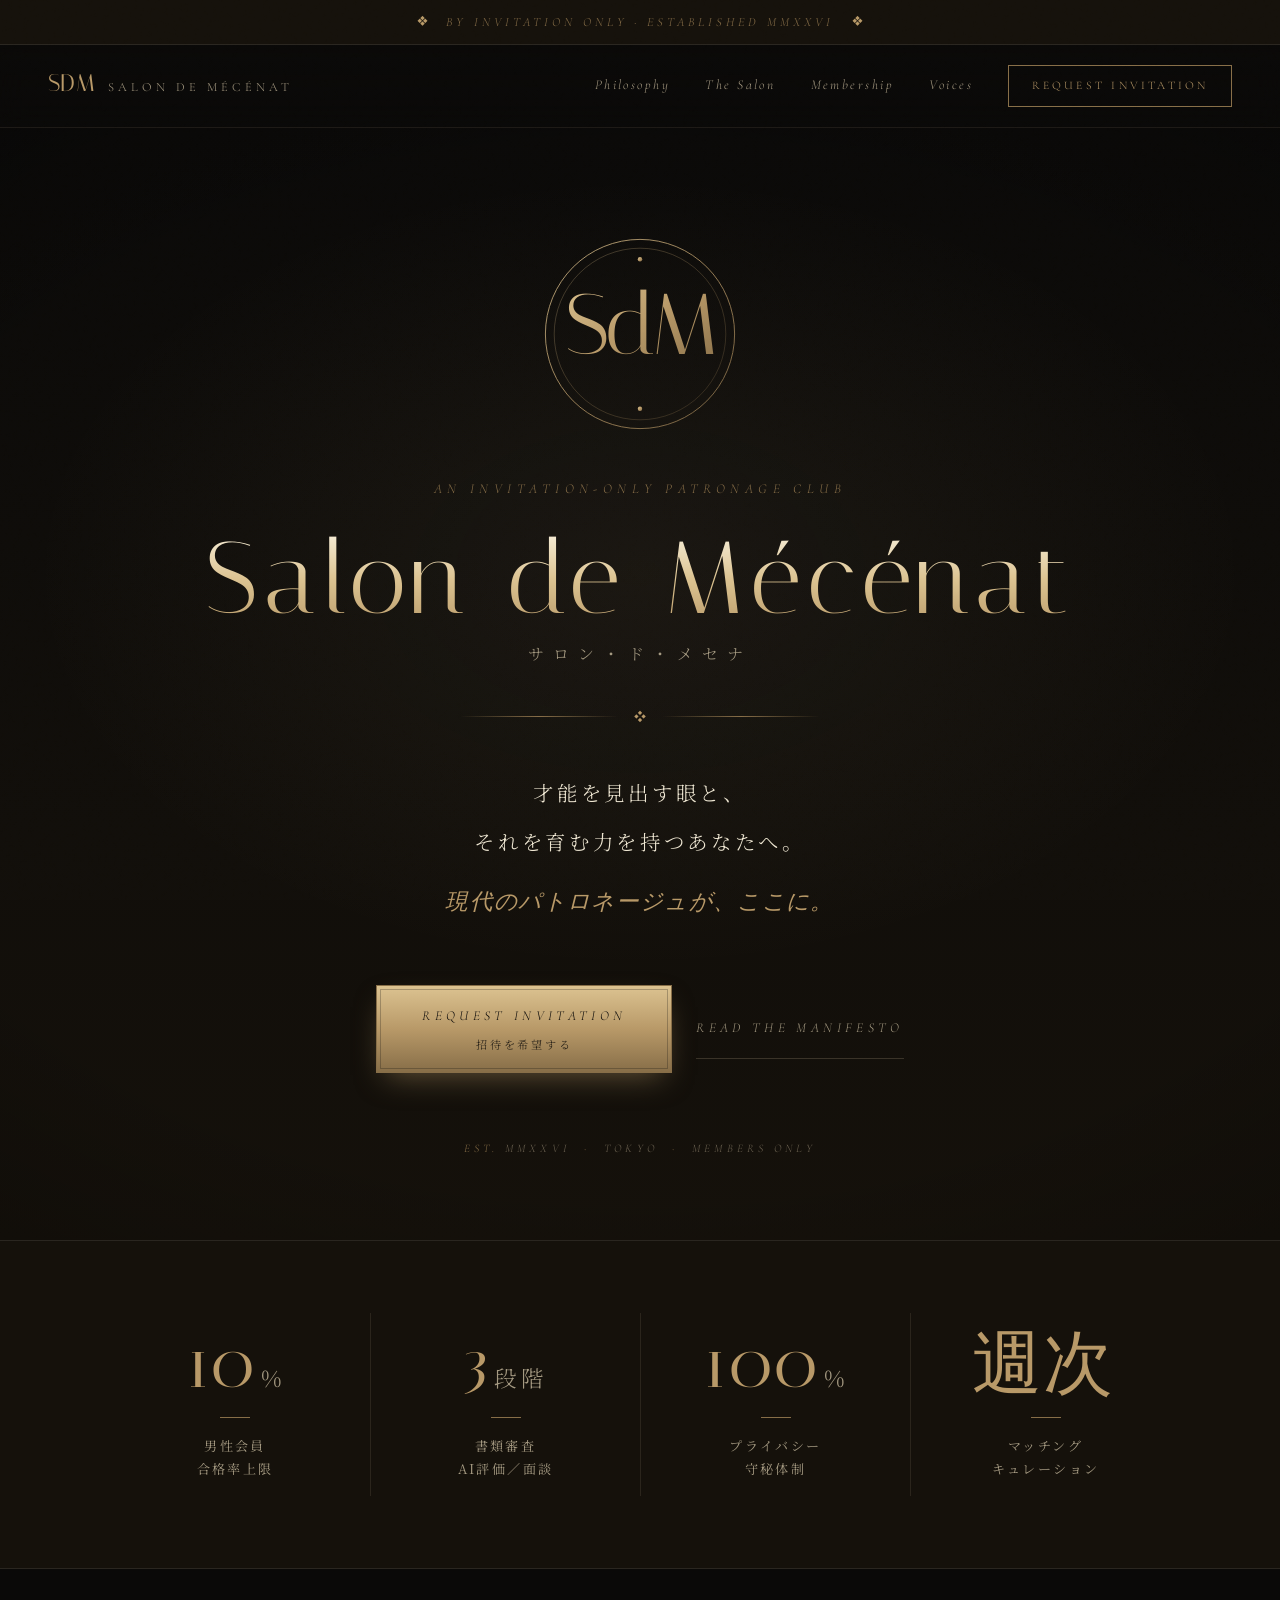
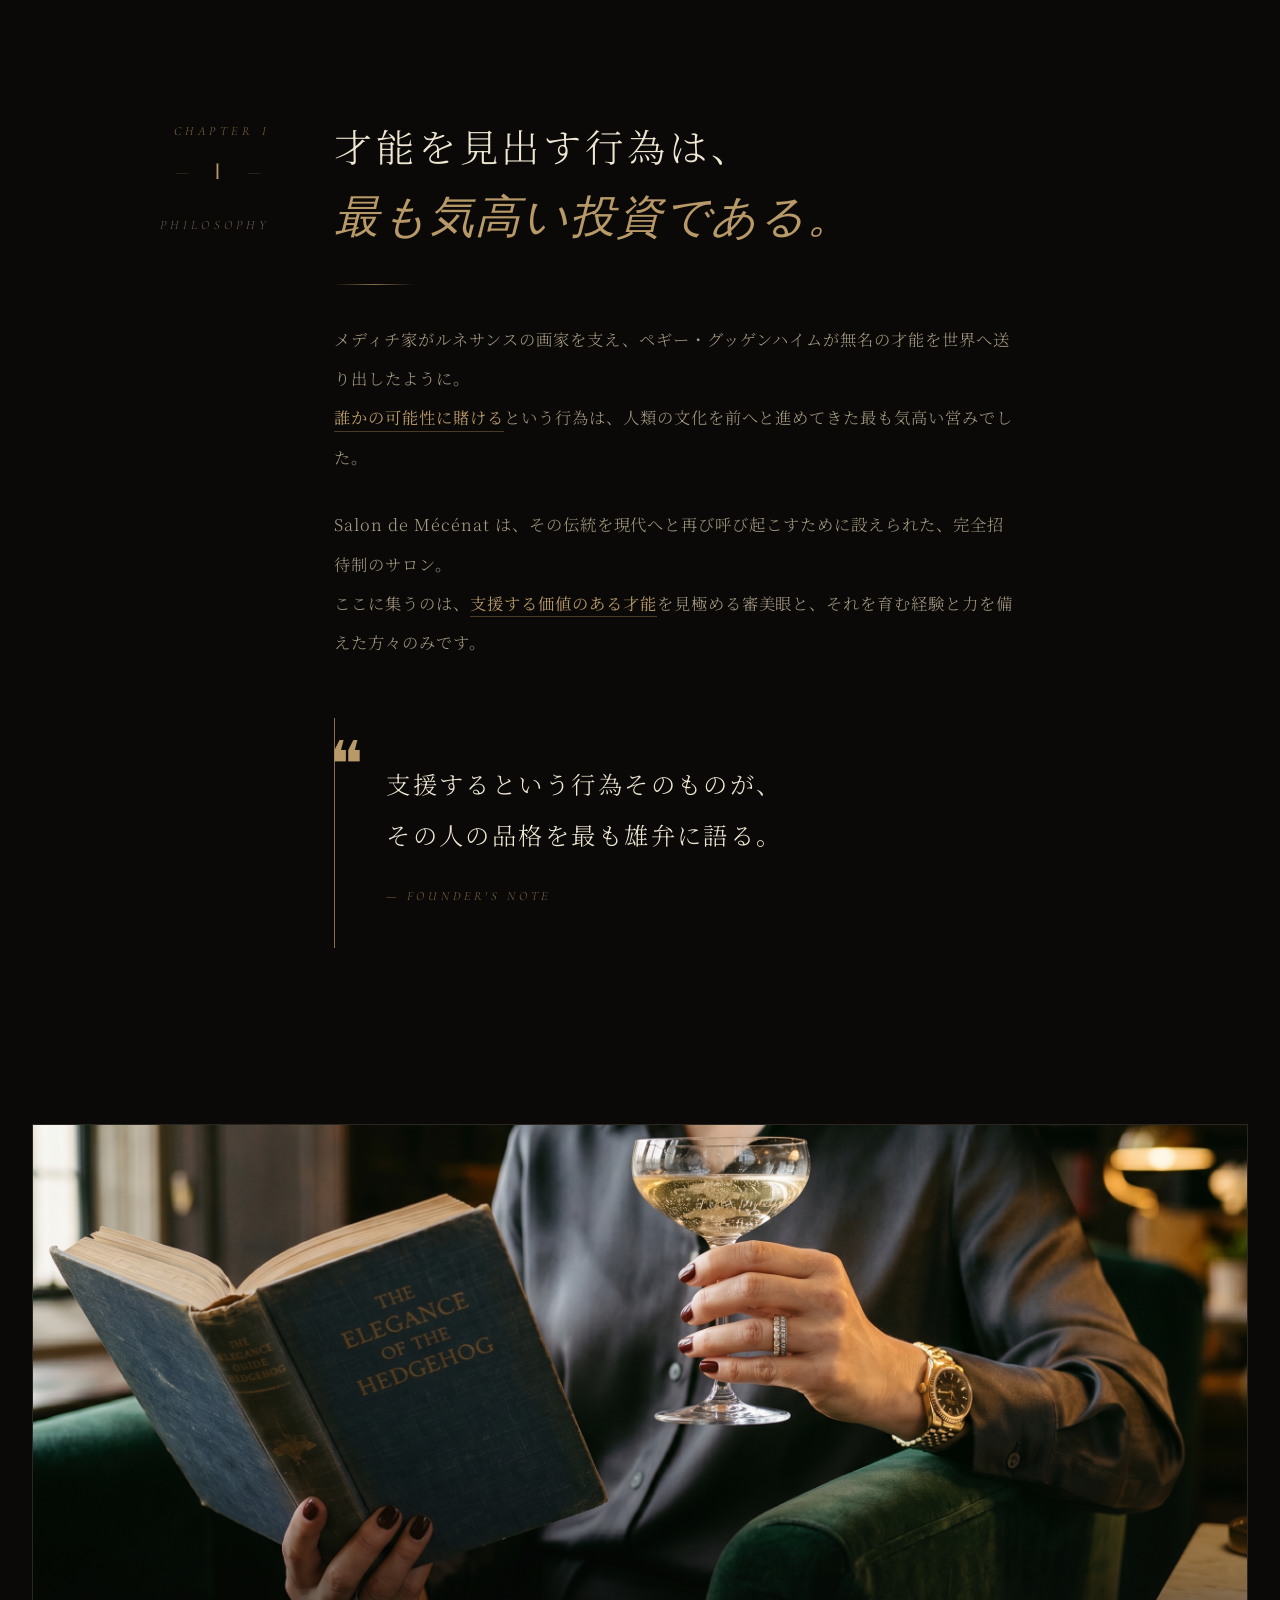
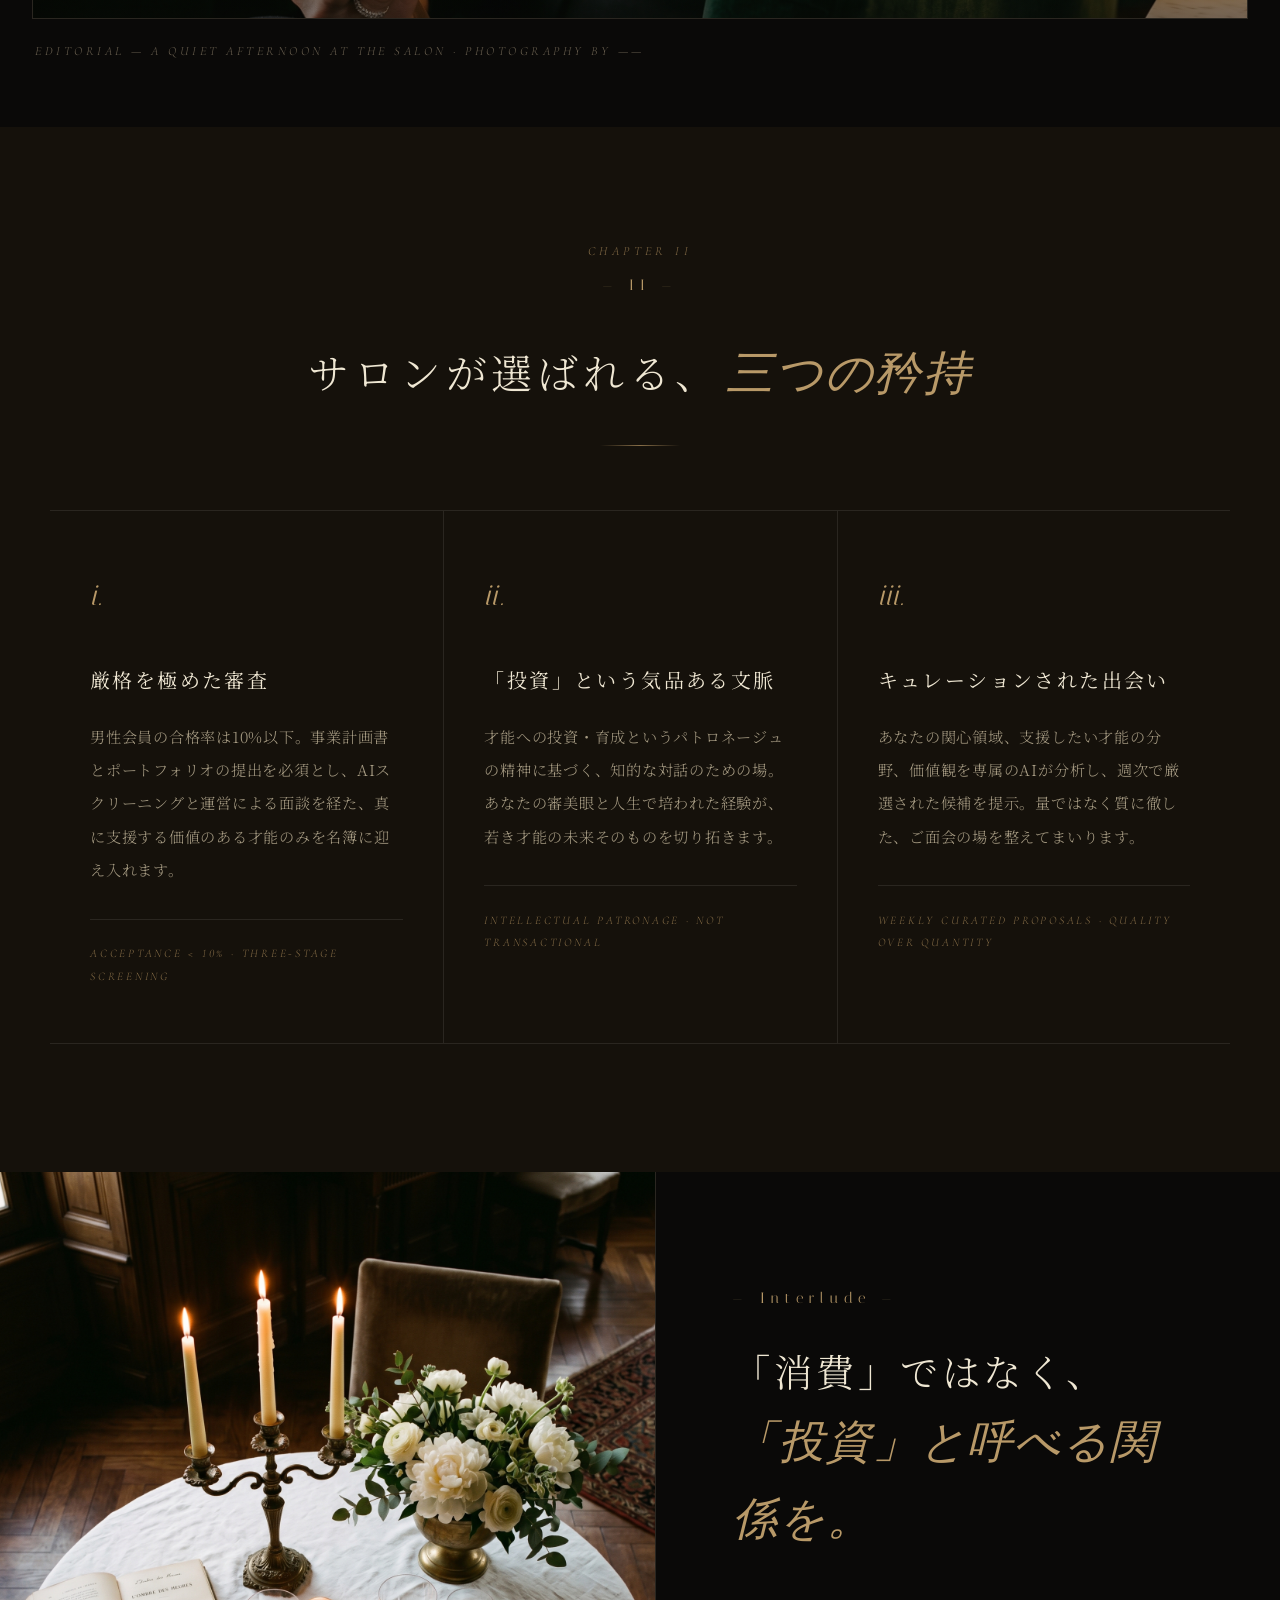
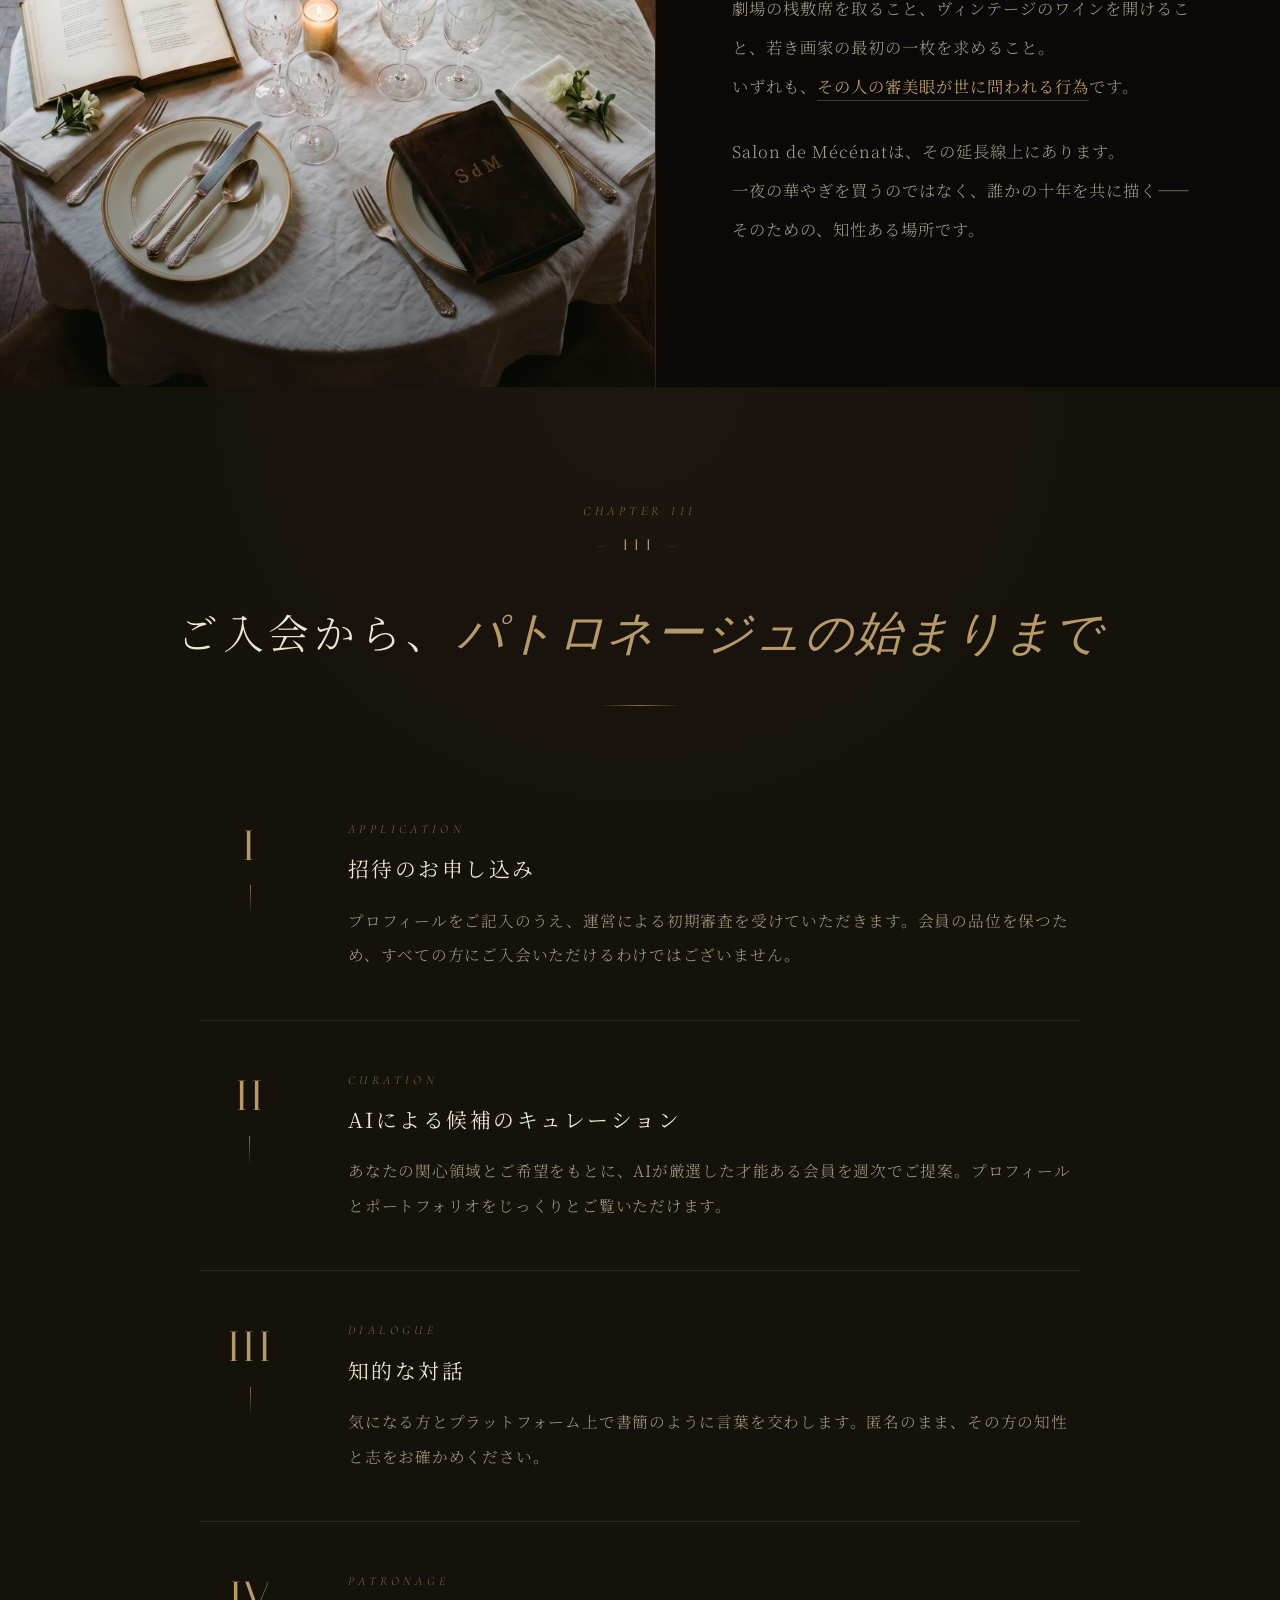
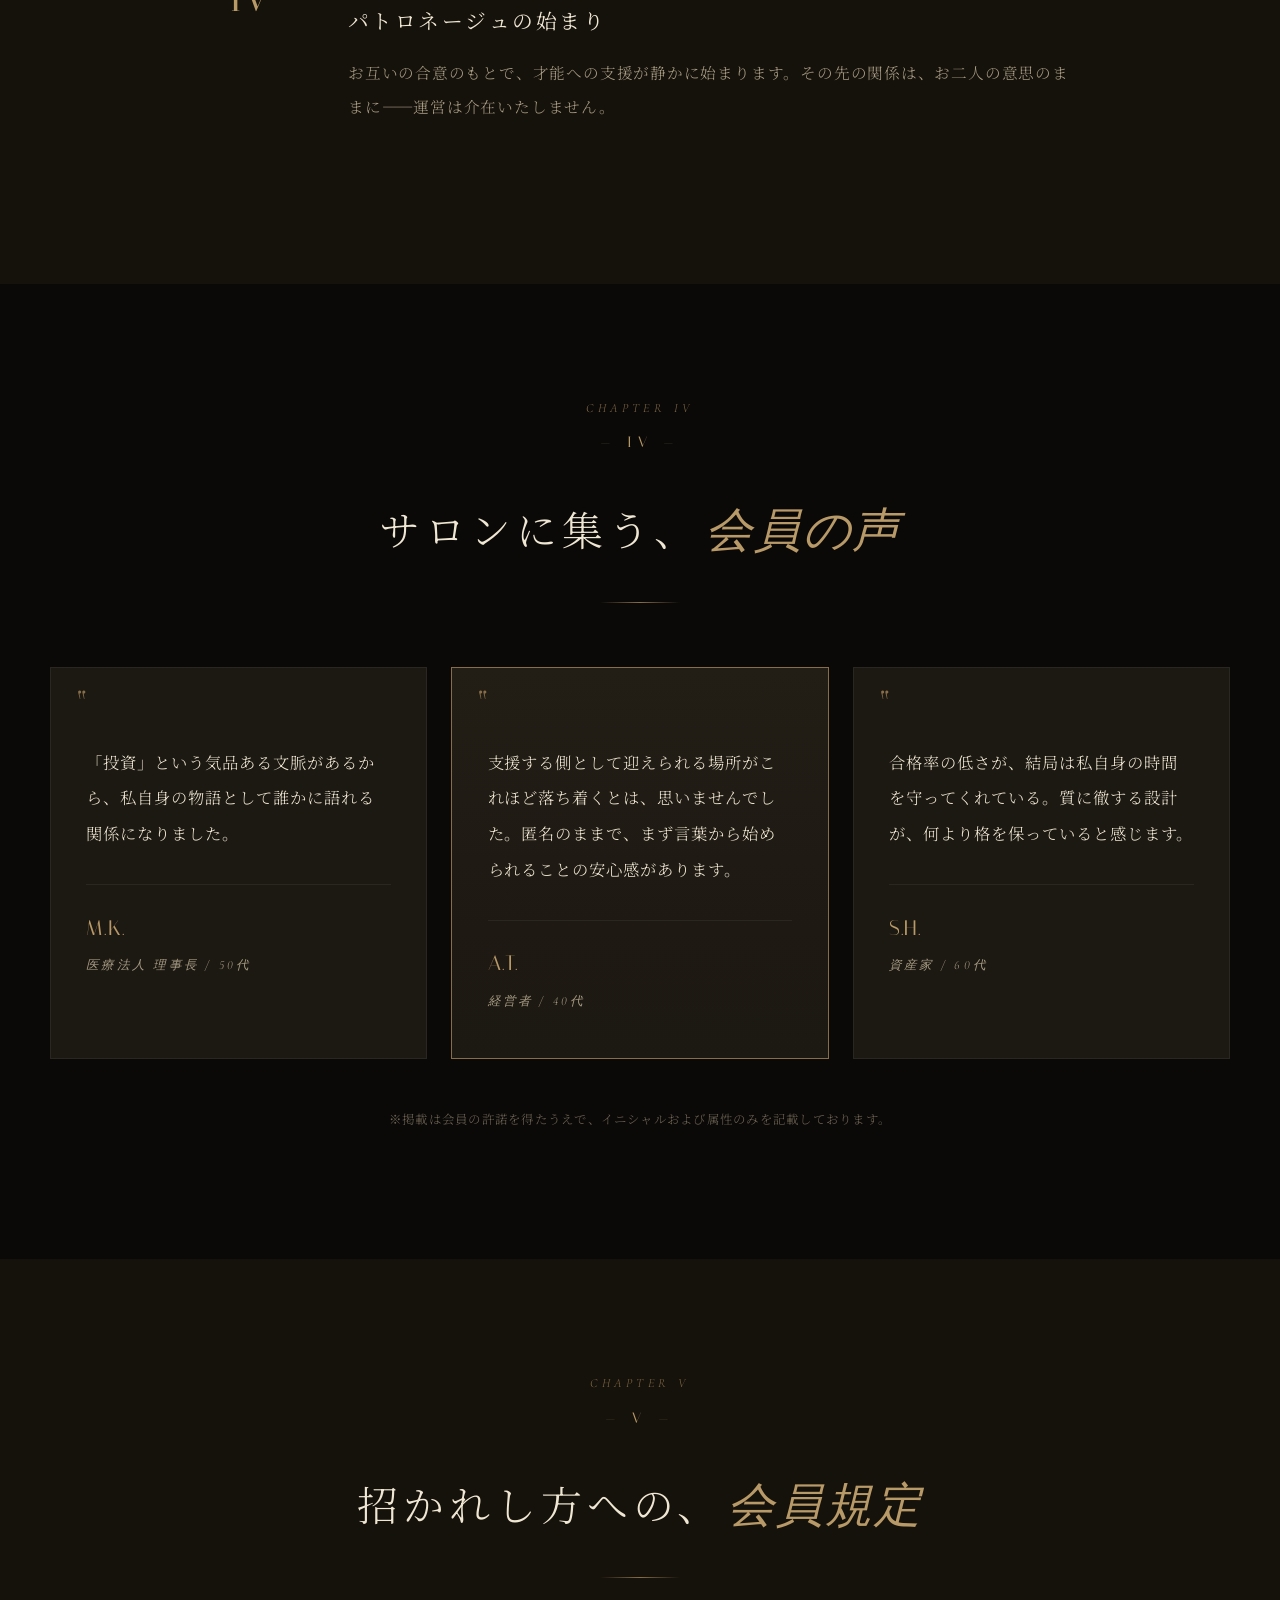
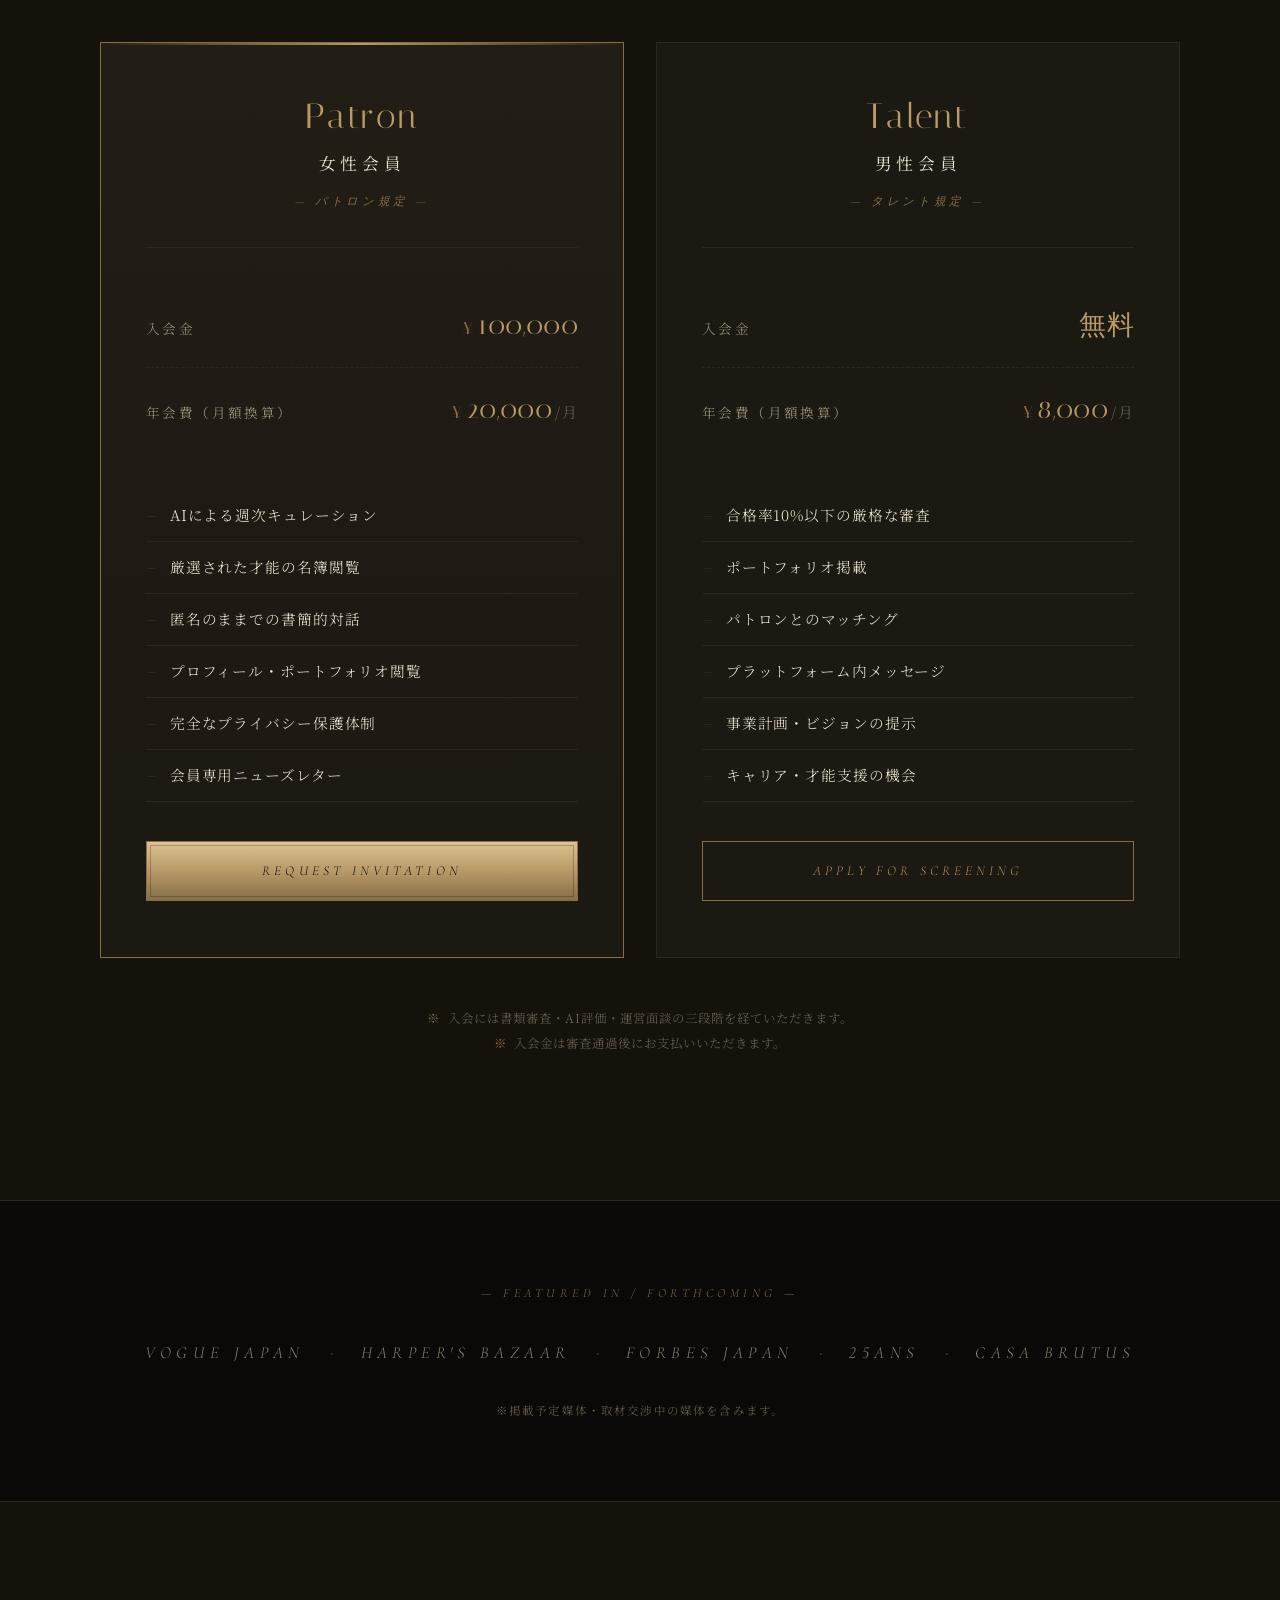
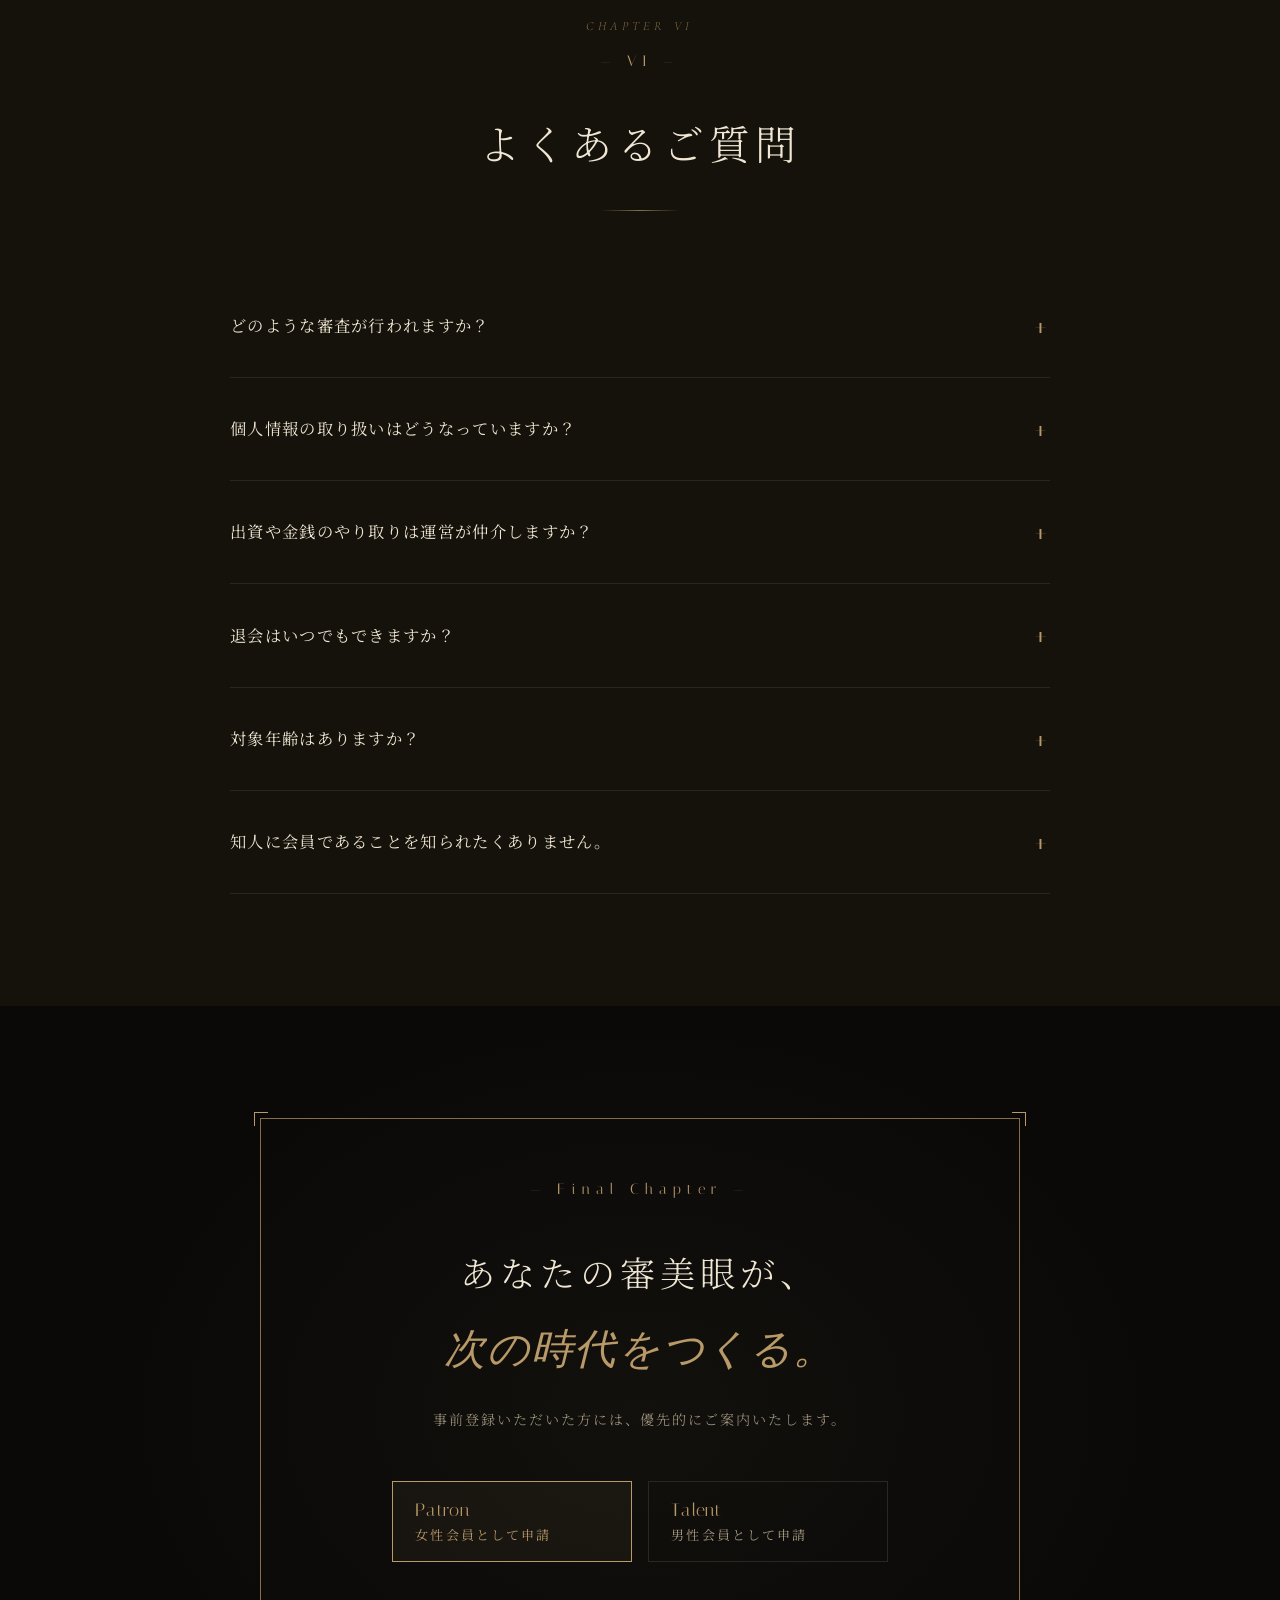
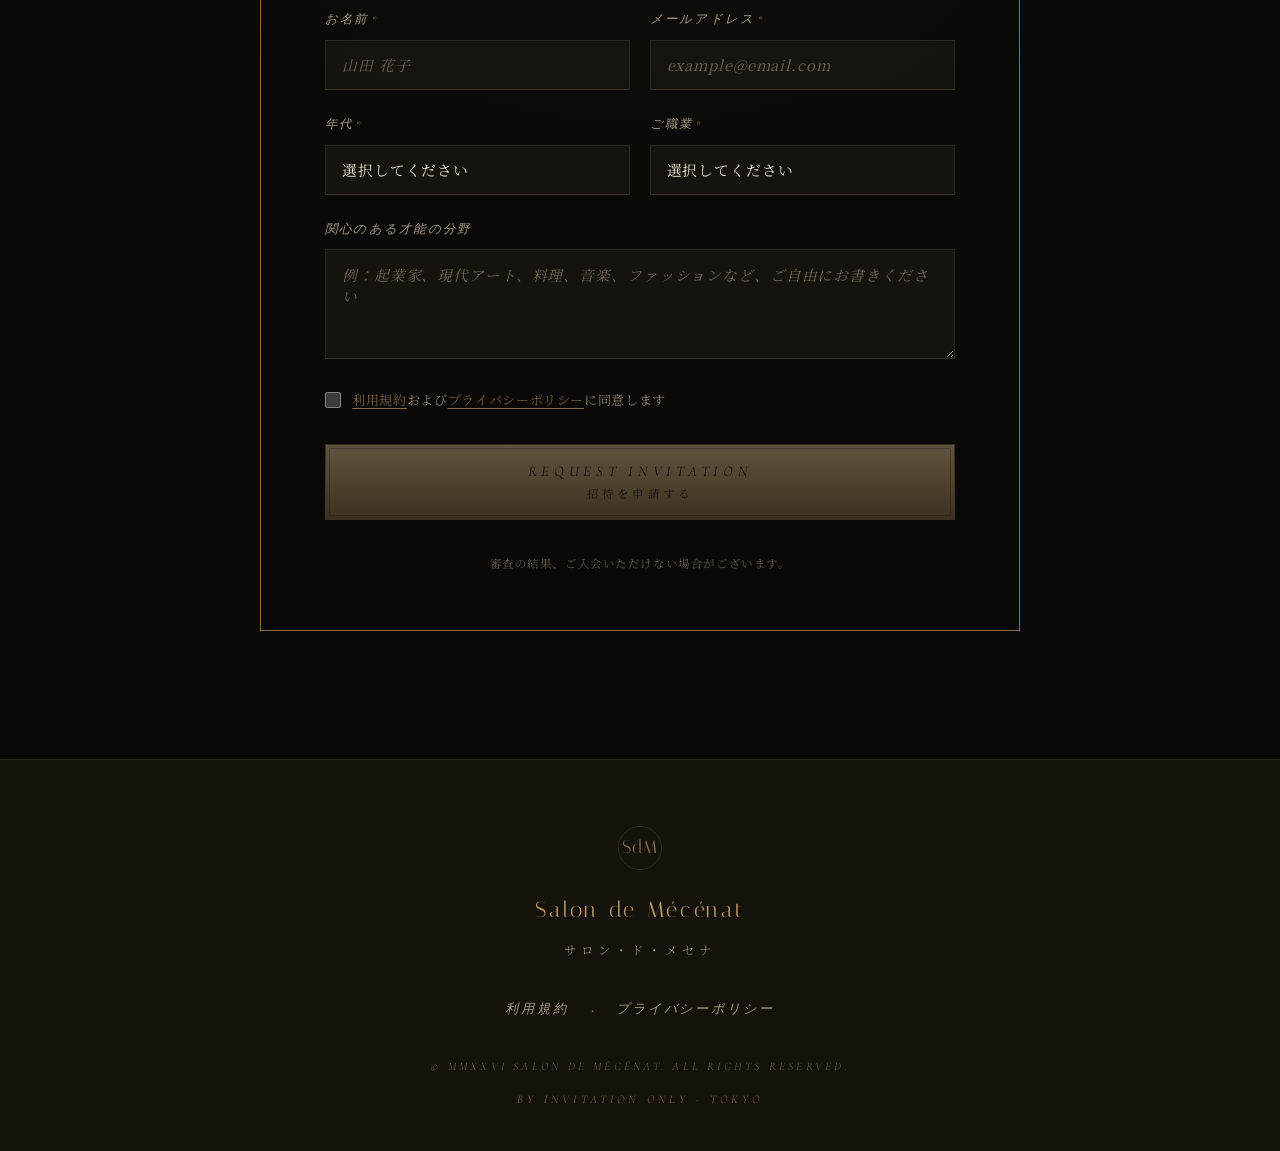
==== commit e451a189: "Add editorial photography to LP image placeholders Co-Authored-By: Claude Opus 4.6 <noreply@anthropi" ====
--- a/lp/index.html
+++ b/lp/index.html
@@ -138,7 +138,7 @@
 
   <!-- ========== EDITORIAL IMAGE 1 ========== -->
   <section class="editorial-bleed" aria-label="エディトリアル">
-    <div id="hero-editorial" class="ed-image-slot">EDITORIAL — A QUIET AFTERNOON</div>
+    <div id="hero-editorial" class="ed-image-slot" style="background-image:url('images/editorial-hero.jpg')"></div>
     <p class="ed-caption">Editorial — A Quiet Afternoon at the Salon · Photography by ——</p>
   </section>
 
@@ -175,7 +175,7 @@
   <!-- ========== EDITORIAL — PULL QUOTE WITH IMAGE ========== -->
   <section class="editorial-split">
     <div class="ed-split-image">
-      <div id="salon-interior" class="ed-image-slot tall">SALON INTERIEUR</div>
+      <div id="salon-interior" class="ed-image-slot tall" style="background-image:url('images/salon-interior.jpg')"></div>
     </div>
     <div class="ed-split-text">
       <p class="chap-num">— Interlude —</p>
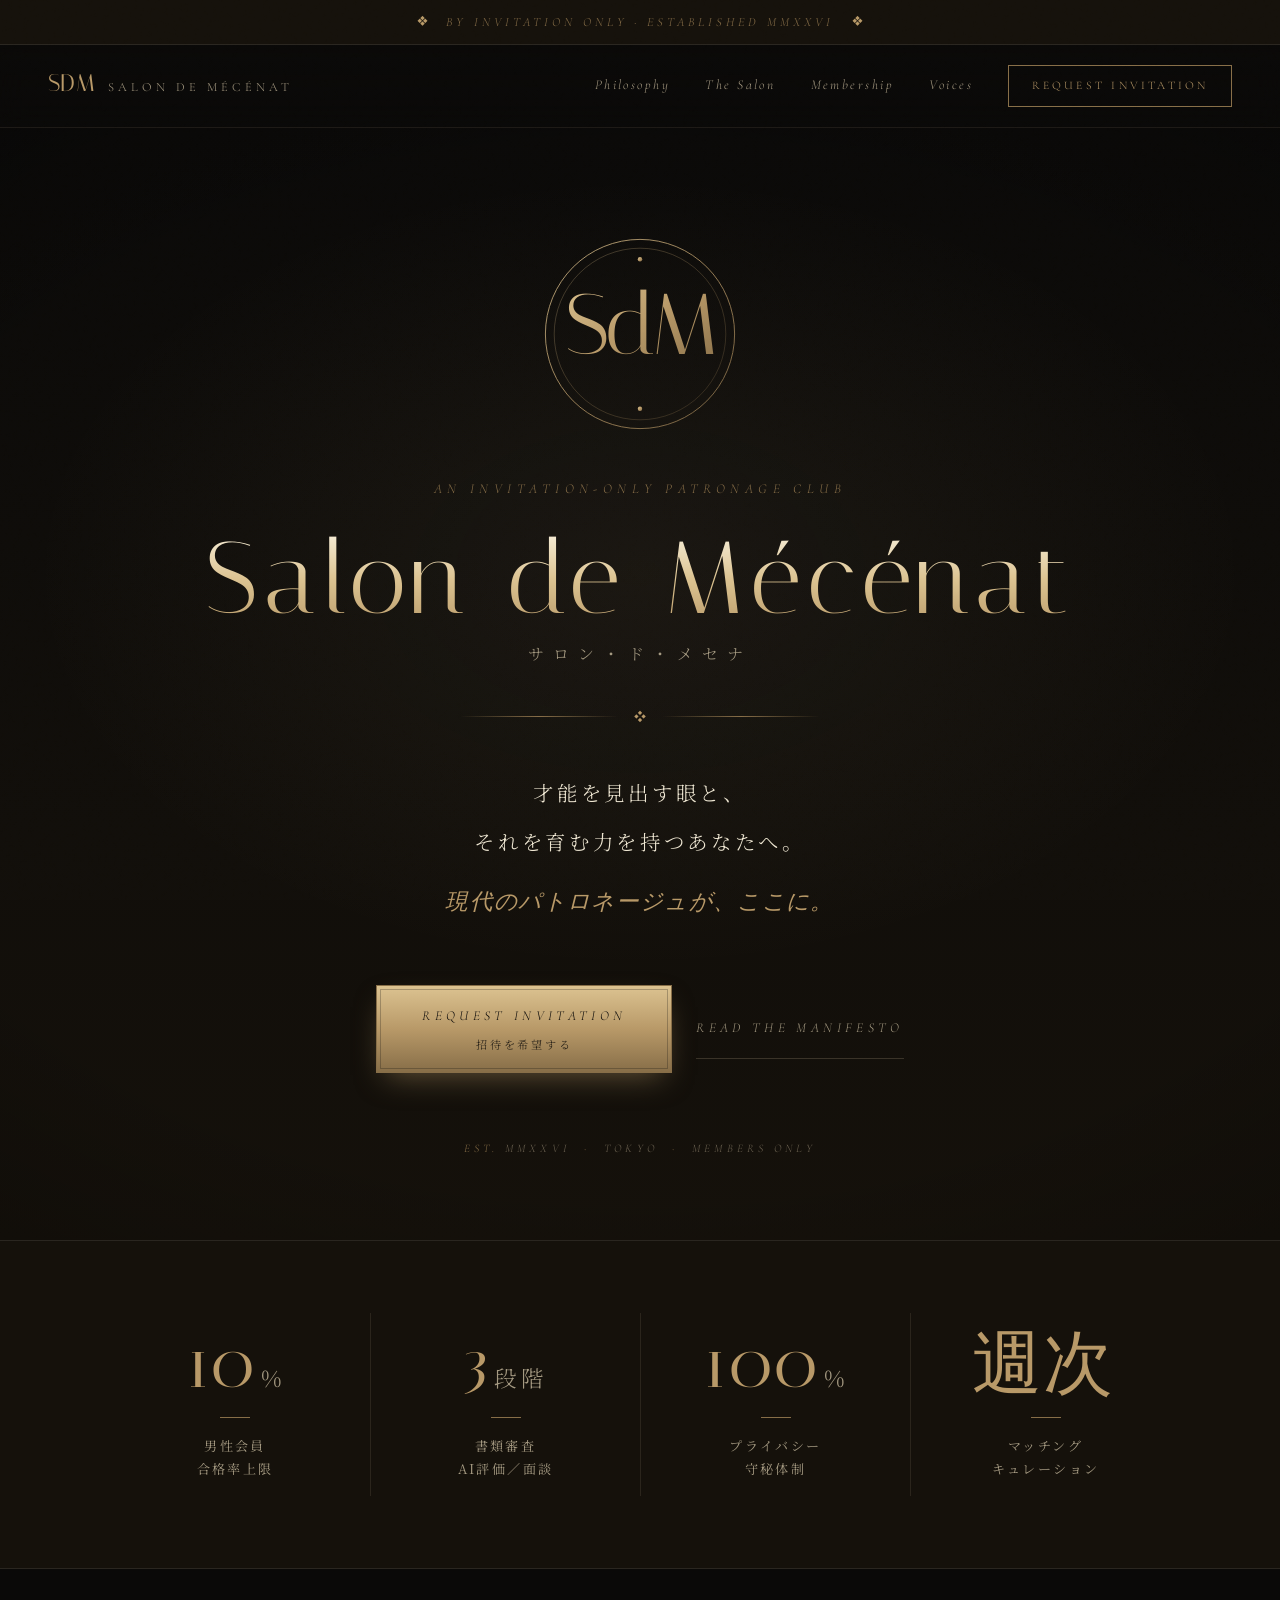
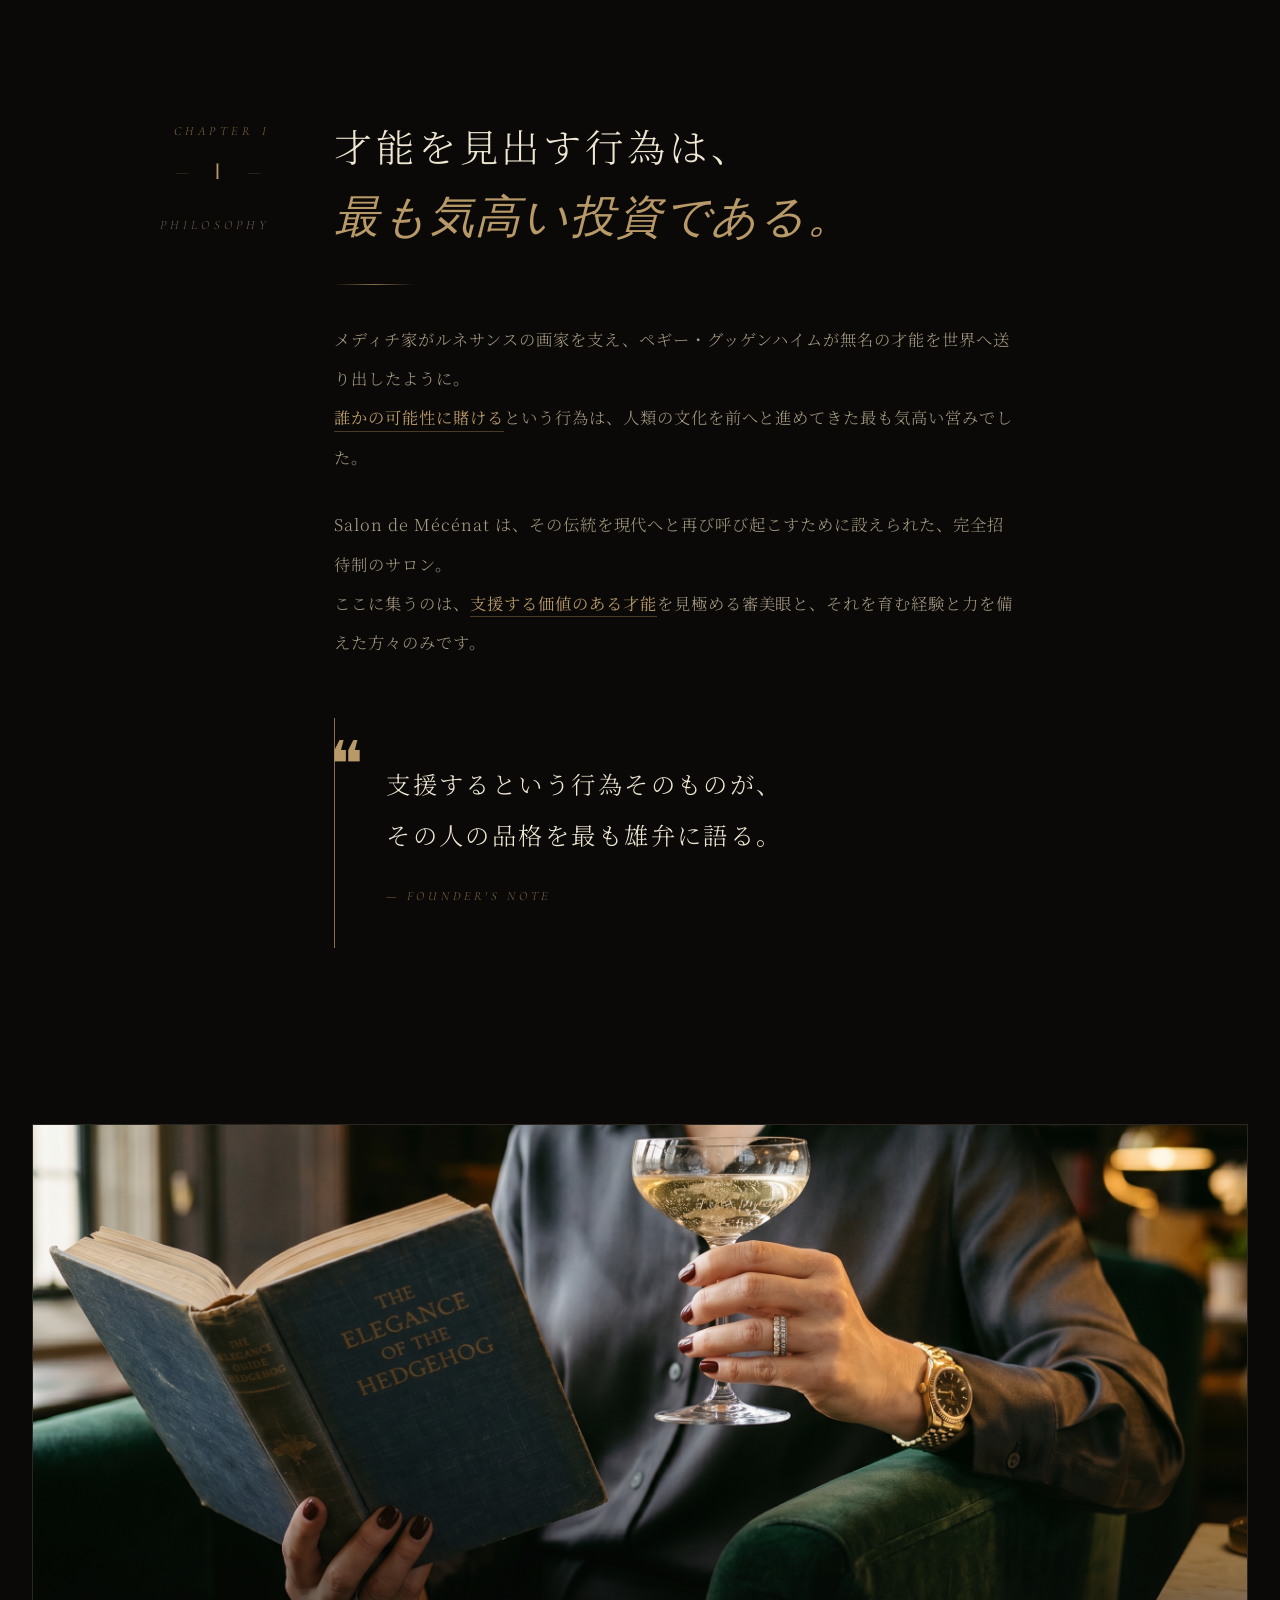
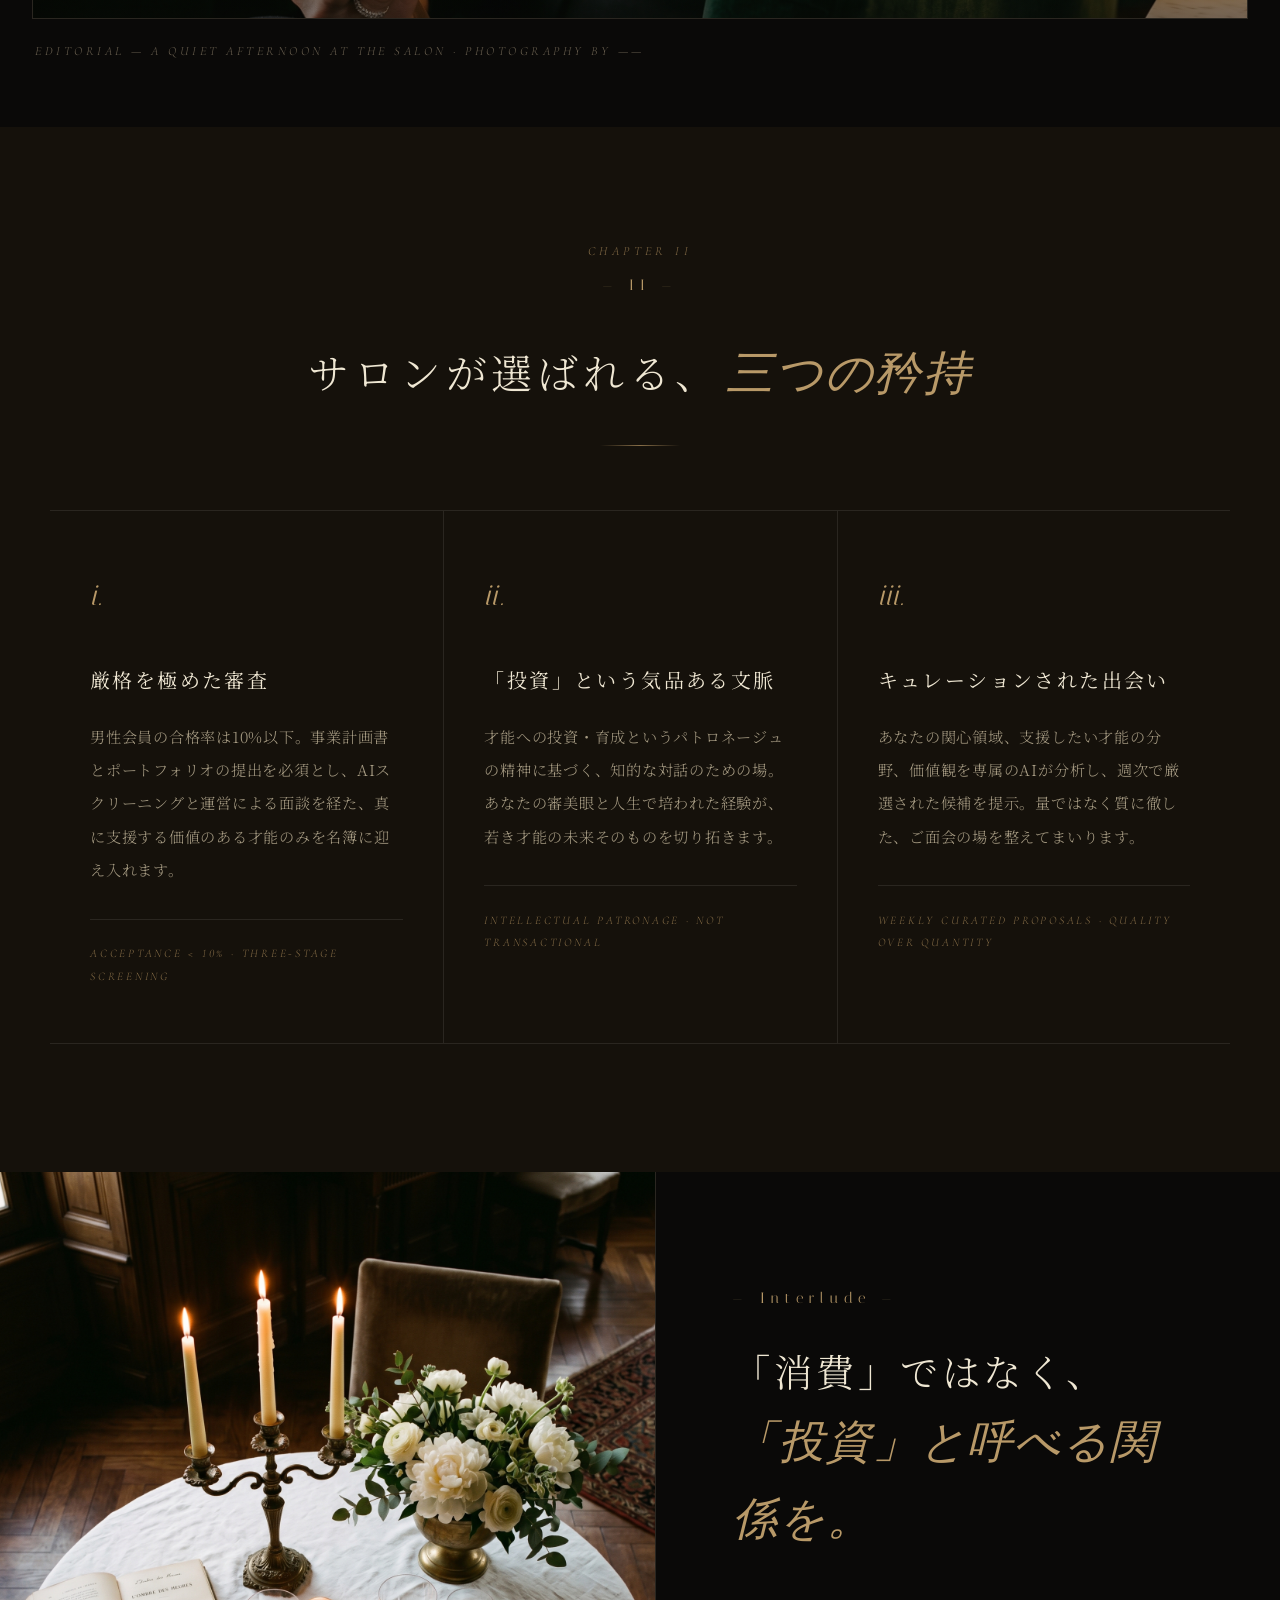
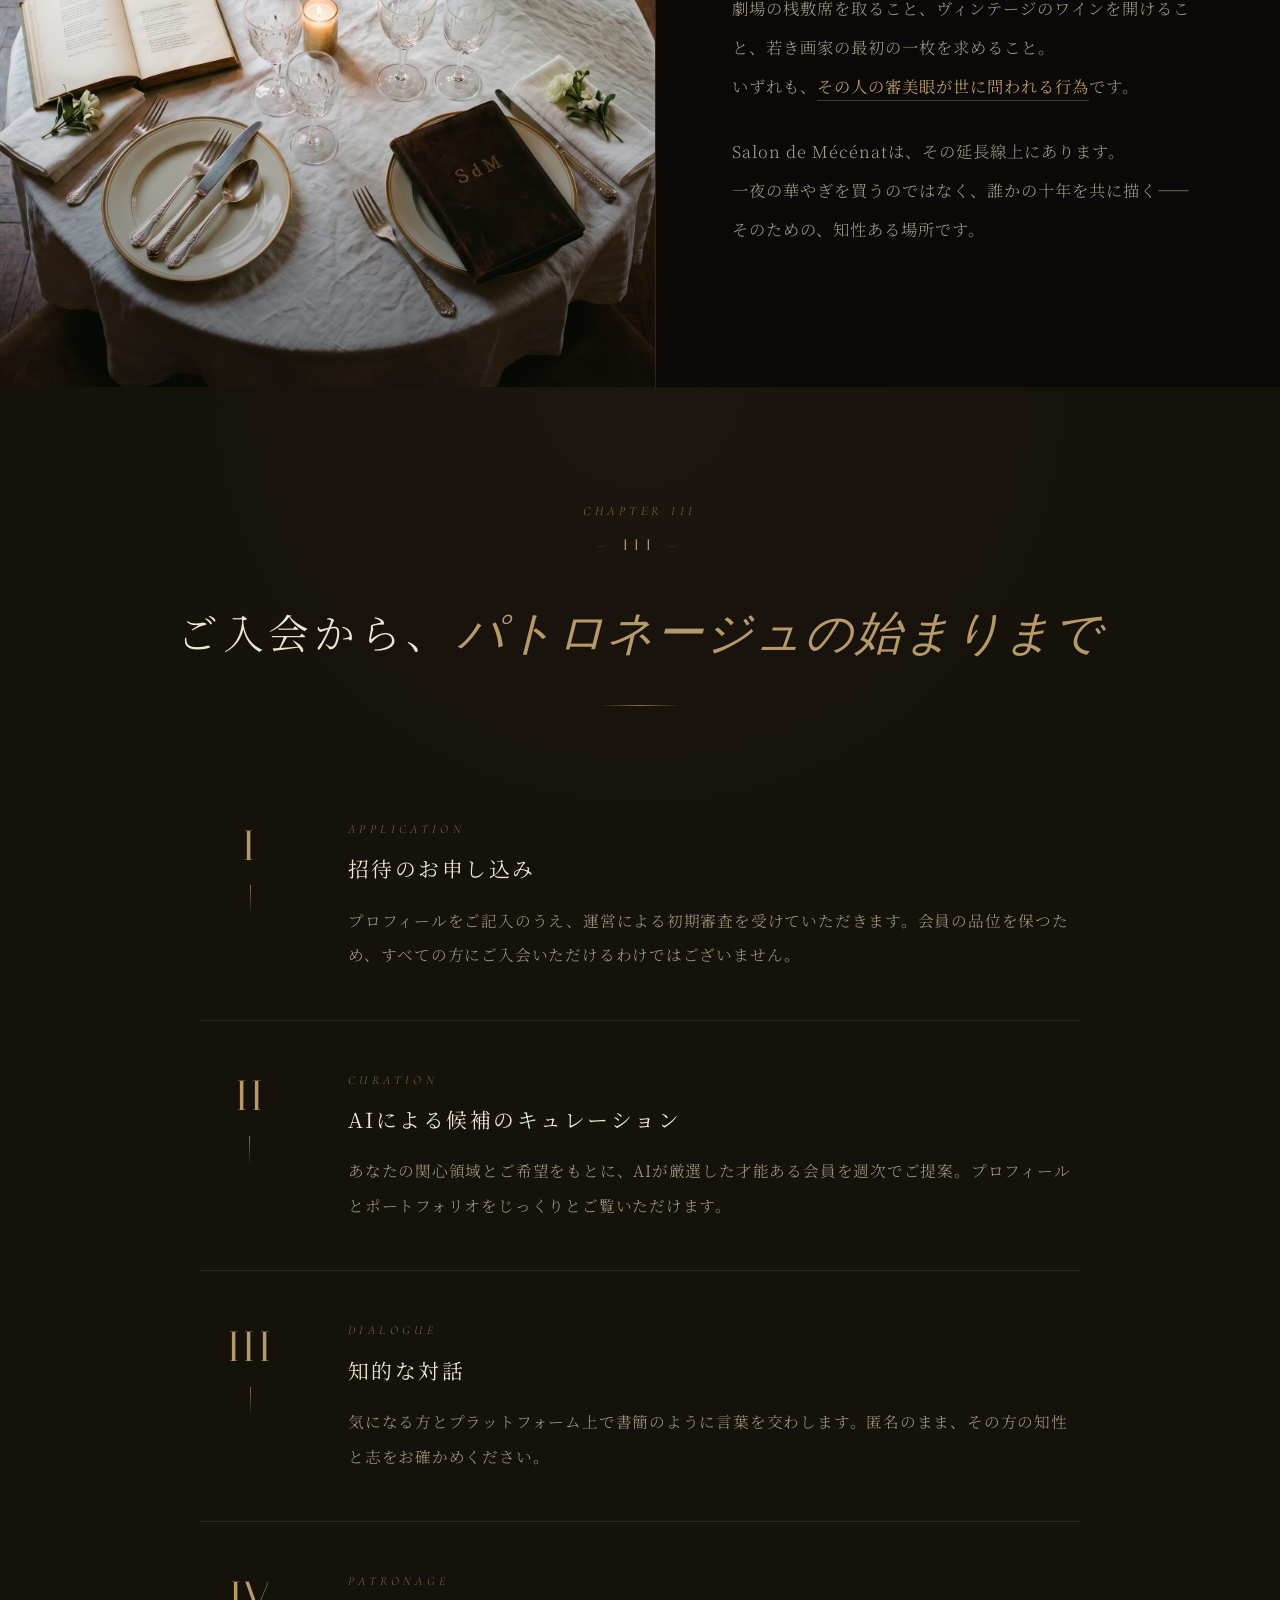
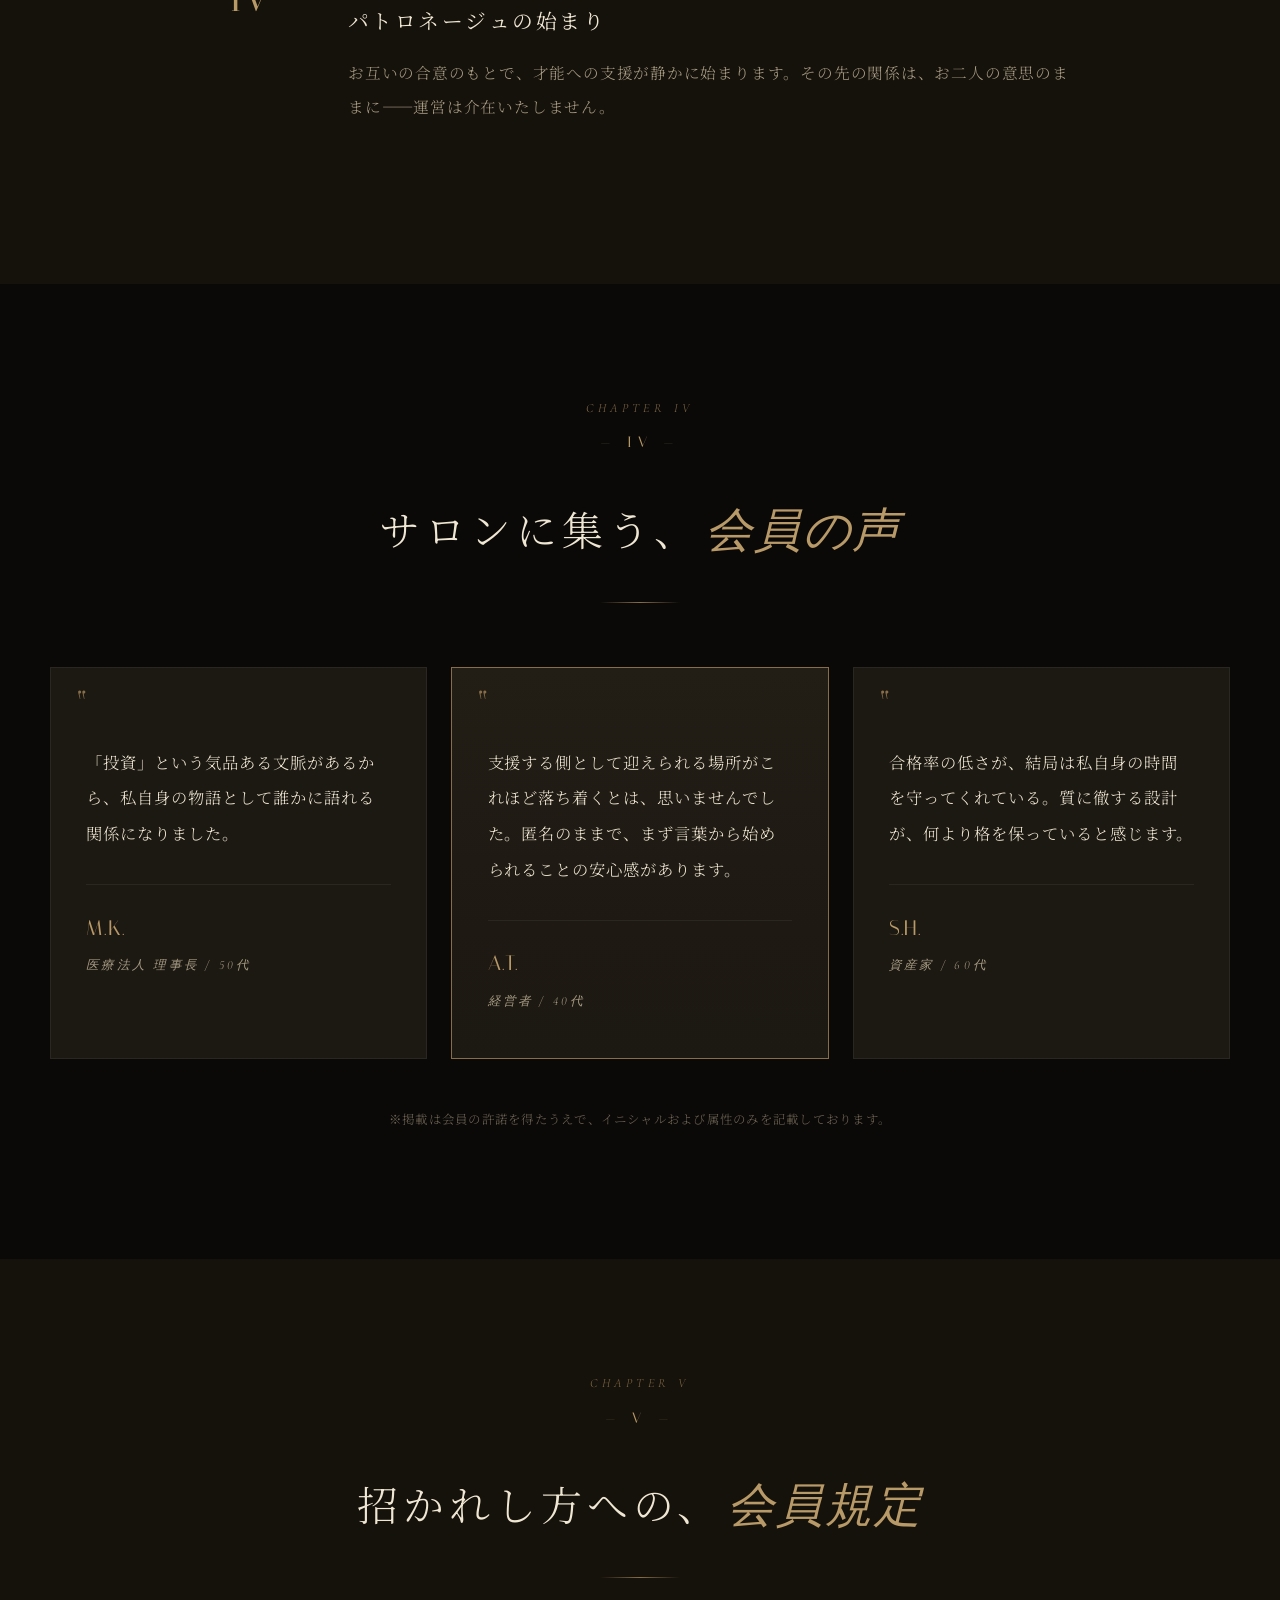
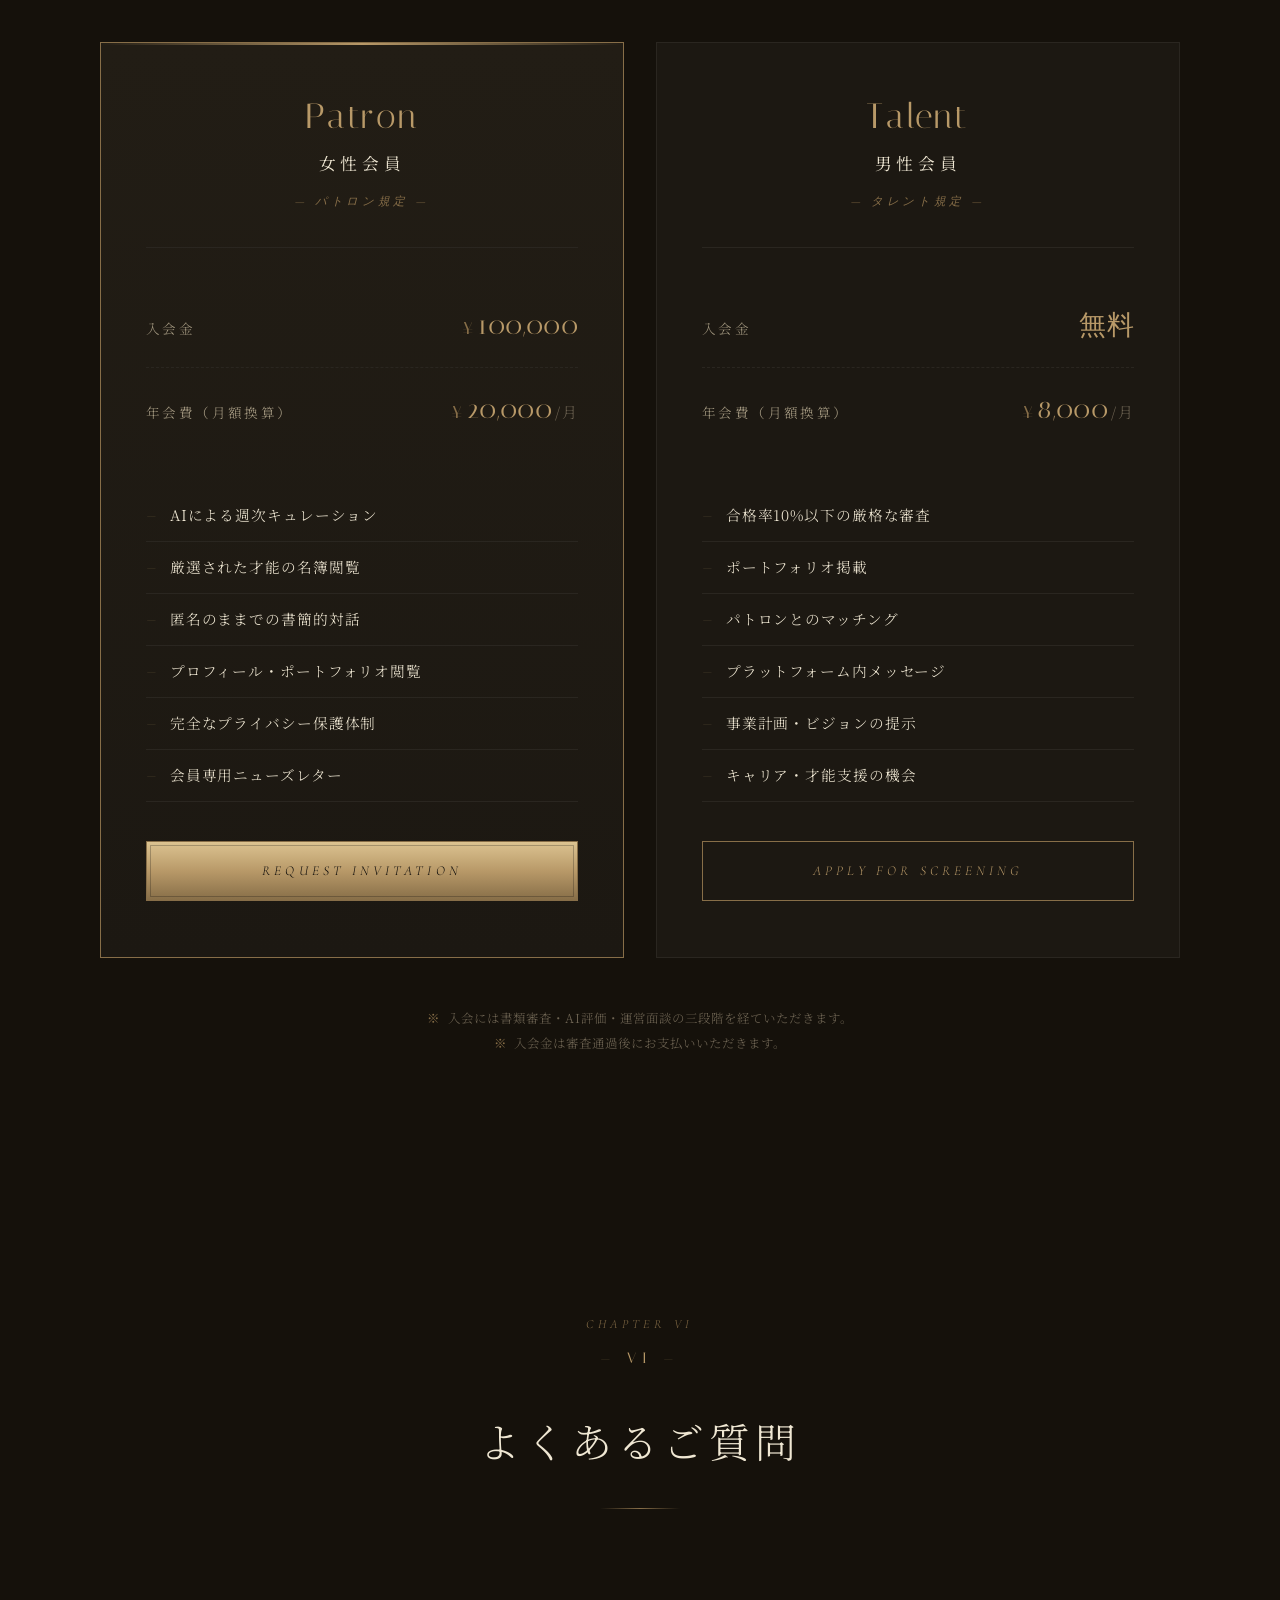
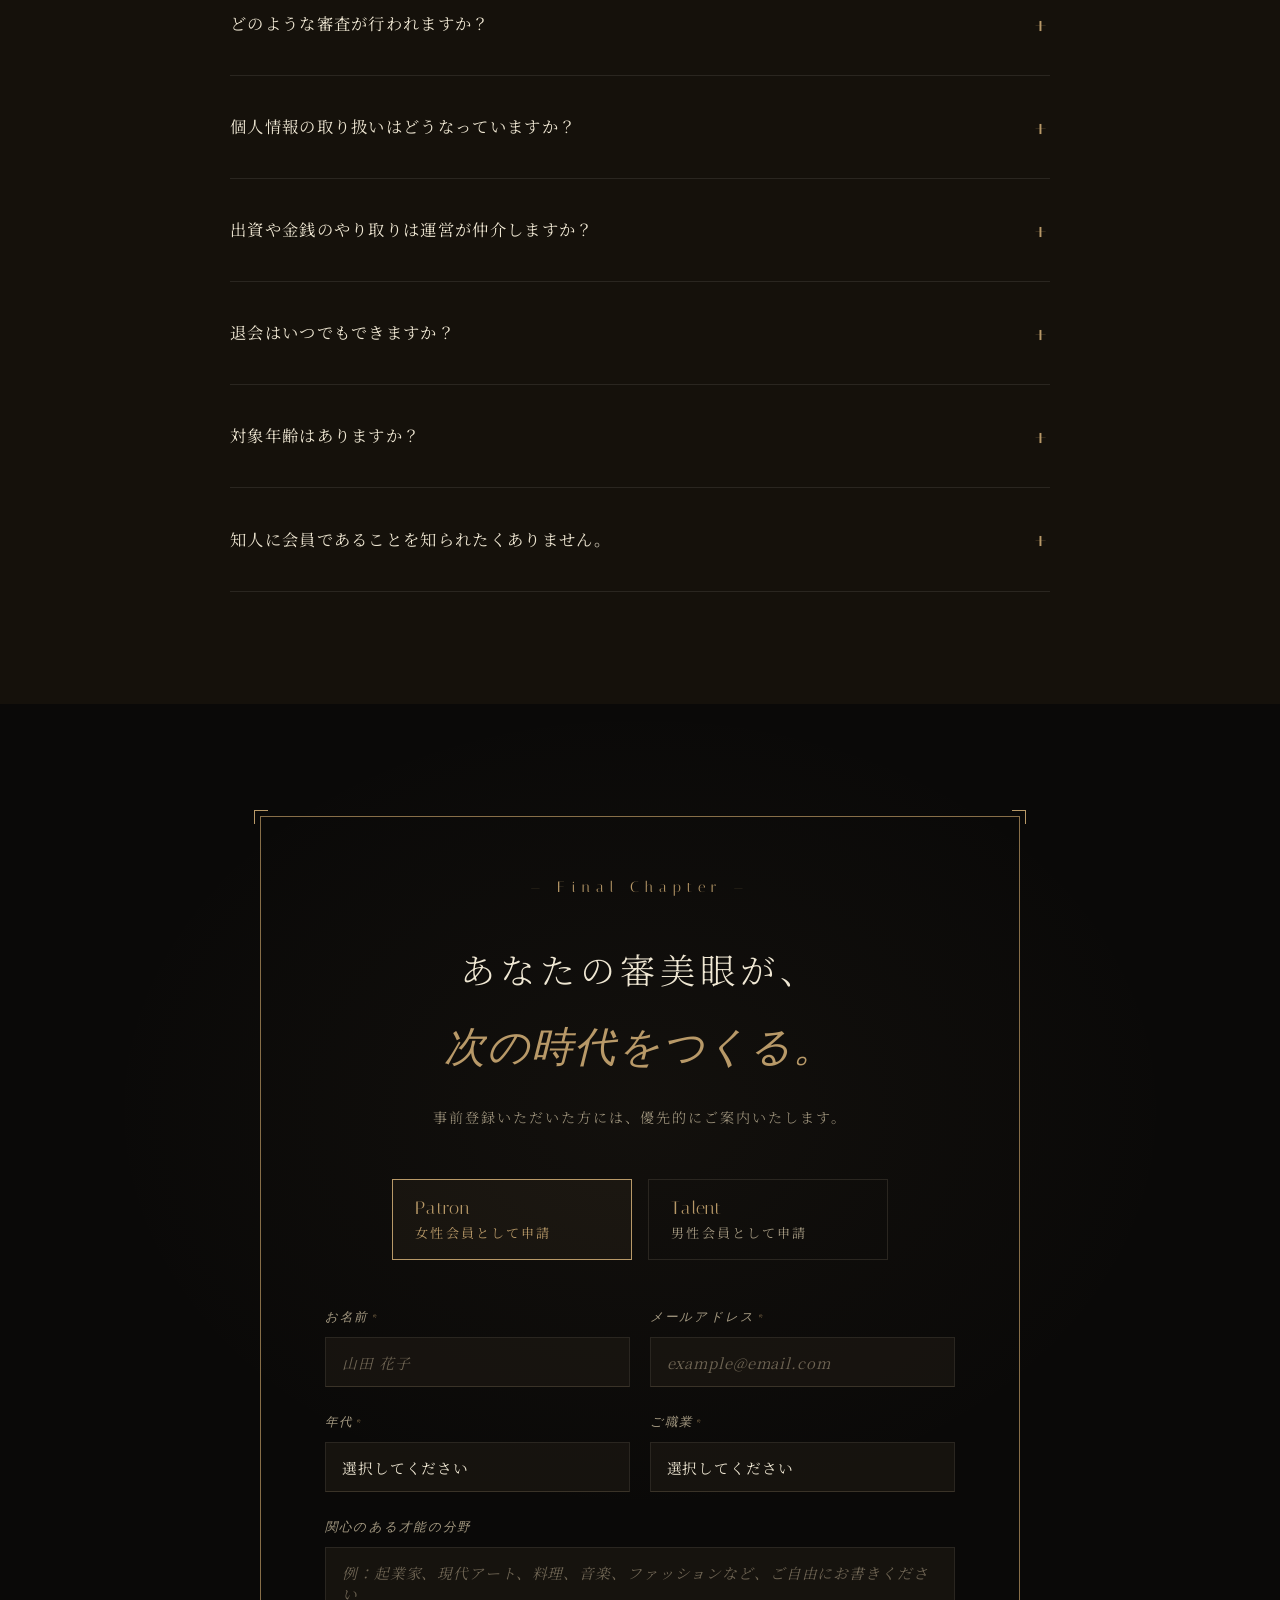
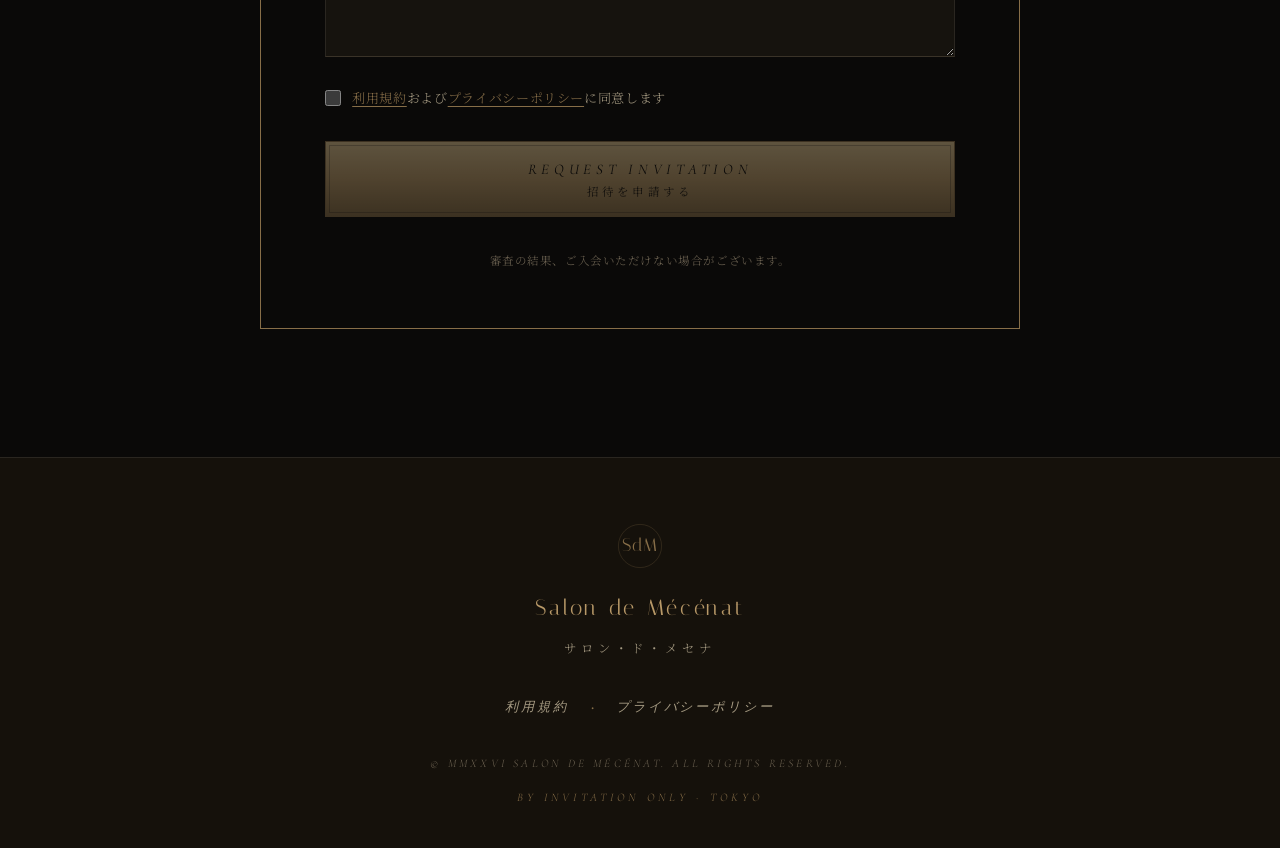
==== commit 2f1245cd: "Remove press strip section Co-Authored-By: Claude Sonnet 4.6 <noreply@anthropic.com>" ====
--- a/lp/index.html
+++ b/lp/index.html
@@ -346,24 +346,7 @@
     </p>
   </section>
 
-  <!-- ========== PRESS STRIP ========== -->
-  <section class="press" aria-label="掲載・取材">
-    <p class="press-eyebrow">— Featured in / Forthcoming —</p>
-    <div class="press-row">
-      <span class="press-mark">VOGUE JAPAN</span>
-      <span class="press-dot">·</span>
-      <span class="press-mark">HARPER'S BAZAAR</span>
-      <span class="press-dot">·</span>
-      <span class="press-mark">FORBES JAPAN</span>
-      <span class="press-dot">·</span>
-      <span class="press-mark">25ans</span>
-      <span class="press-dot">·</span>
-      <span class="press-mark">Casa BRUTUS</span>
-    </div>
-    <p class="press-note">※掲載予定媒体・取材交渉中の媒体を含みます。</p>
-  </section>
-
-  <!-- ========== FAQ ========== -->
+<!-- ========== FAQ ========== -->
   <section id="faq" class="faq">
     <div class="section-head">
       <p class="chap">Chapter VI</p>
@@ -559,5 +542,6 @@
   </footer>
 
   <script src="app.js"></script>
+  <script defer src="/_vercel/insights/script.js"></script>
 </body>
 </html>
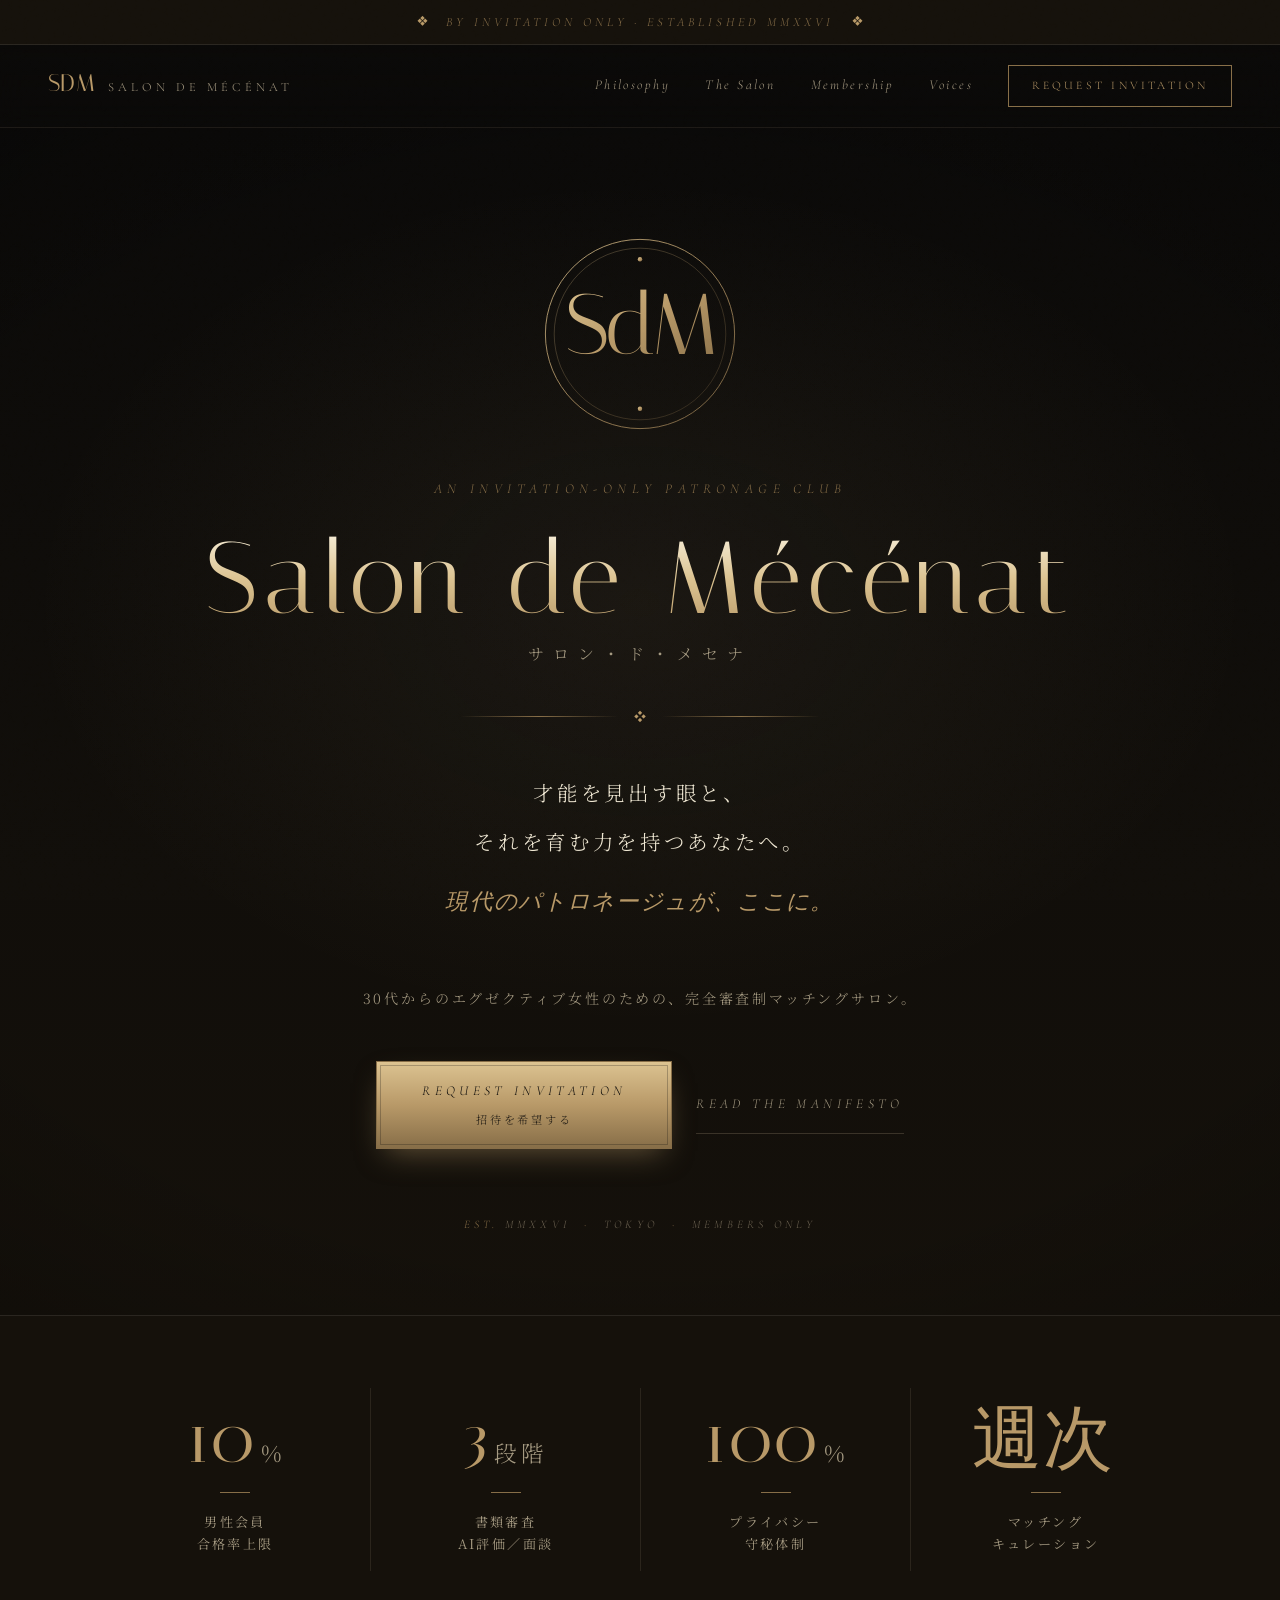
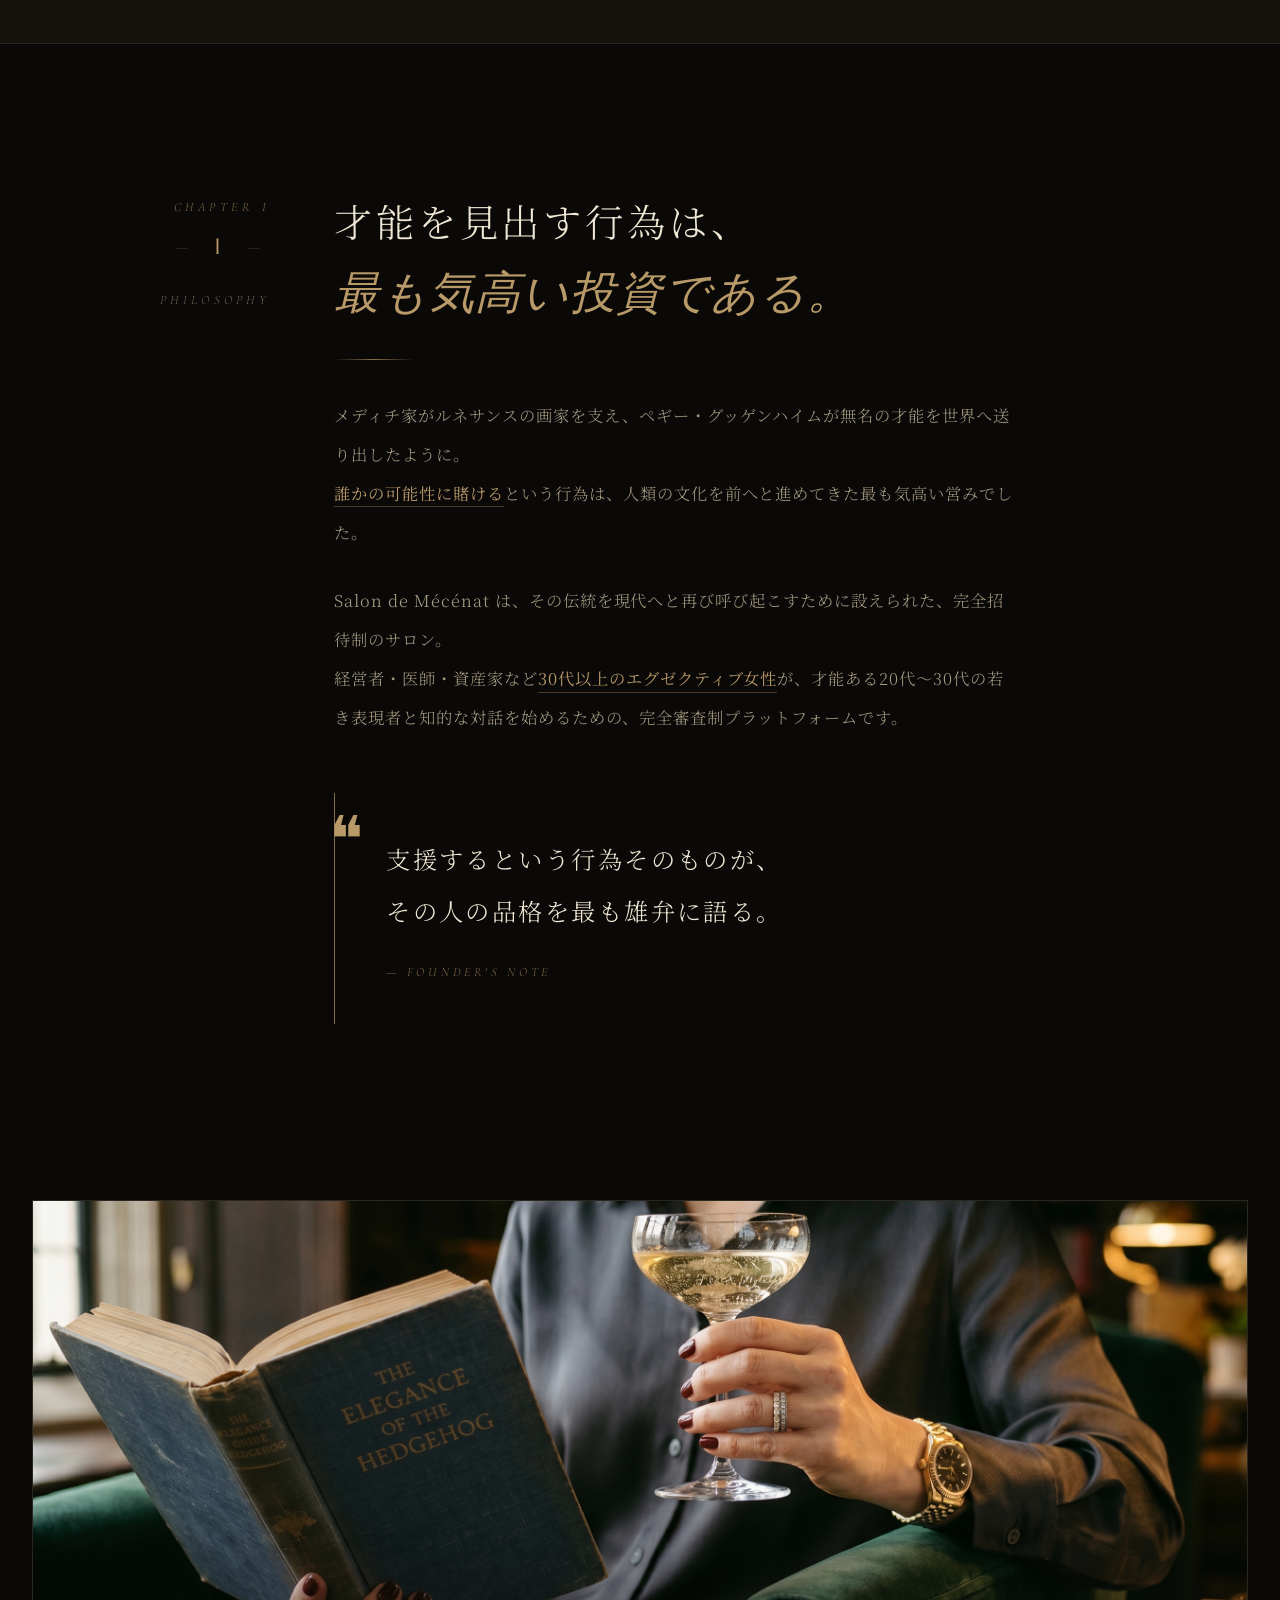
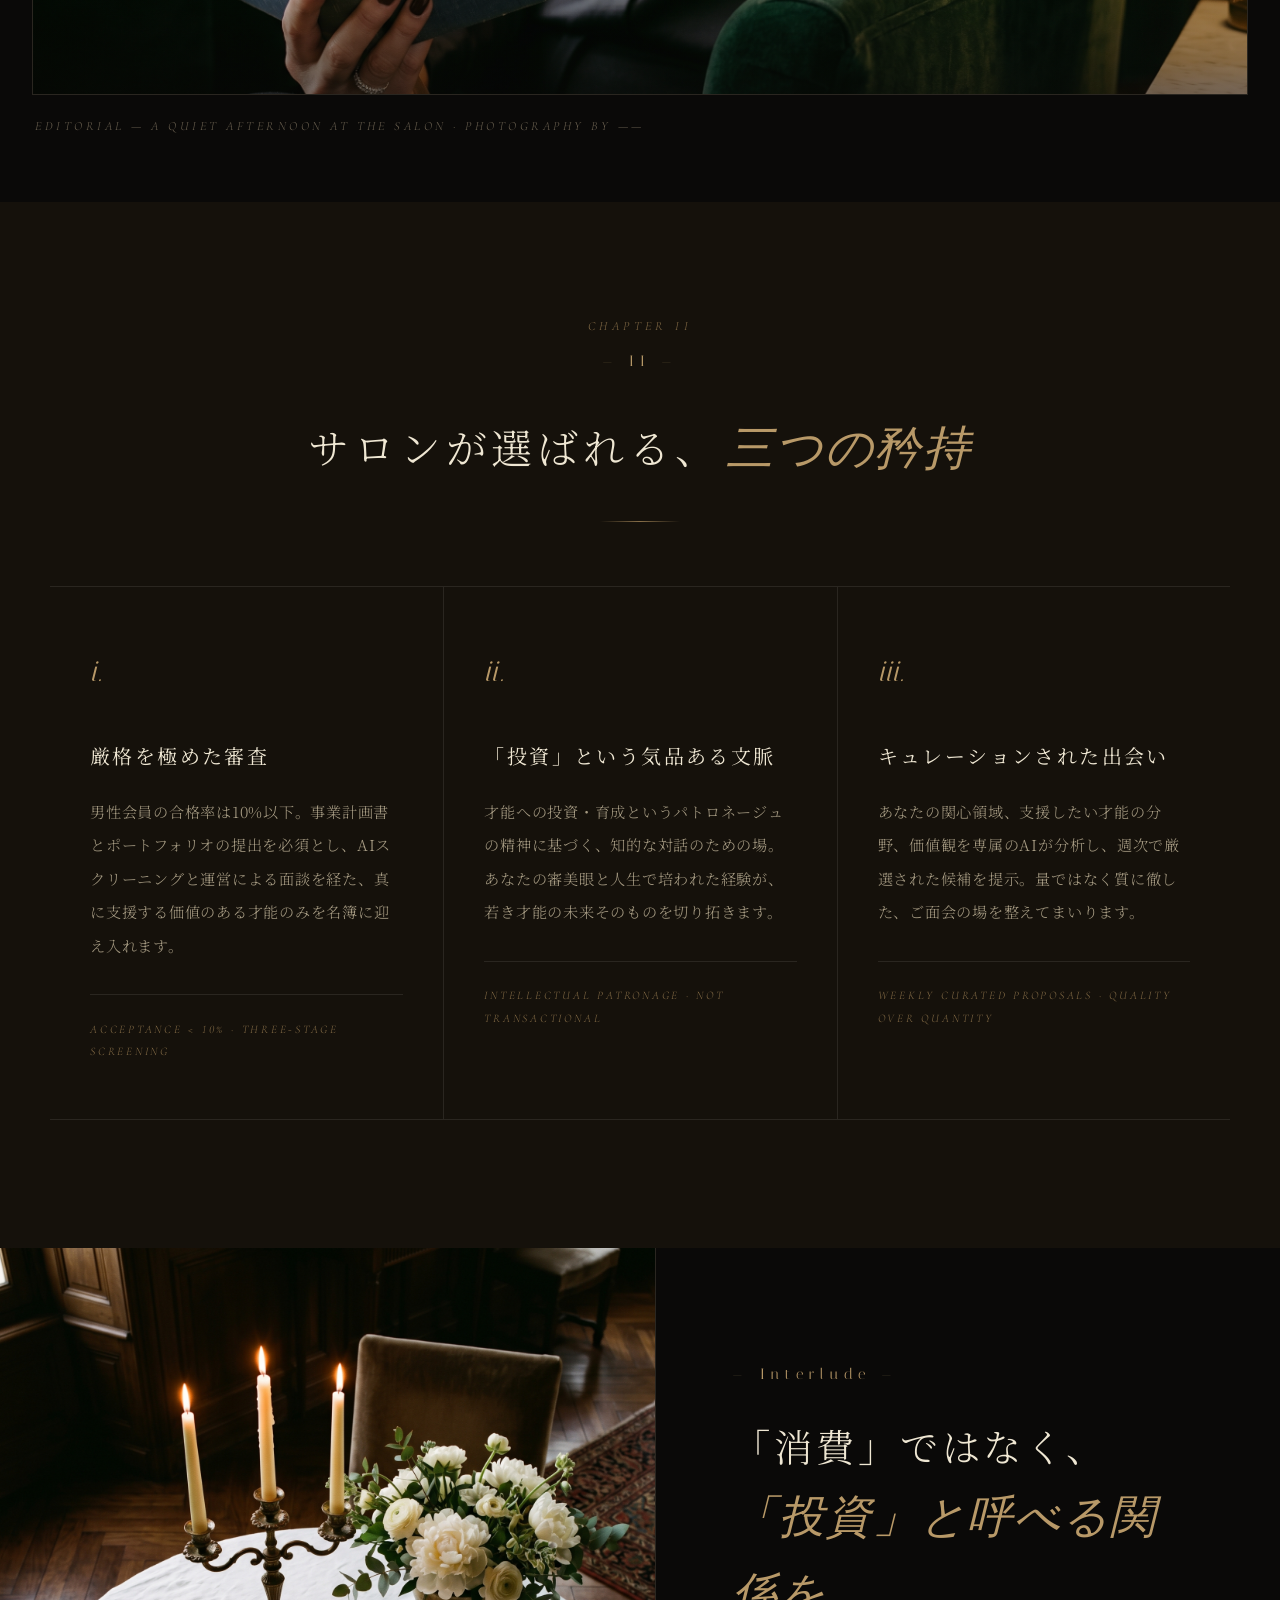
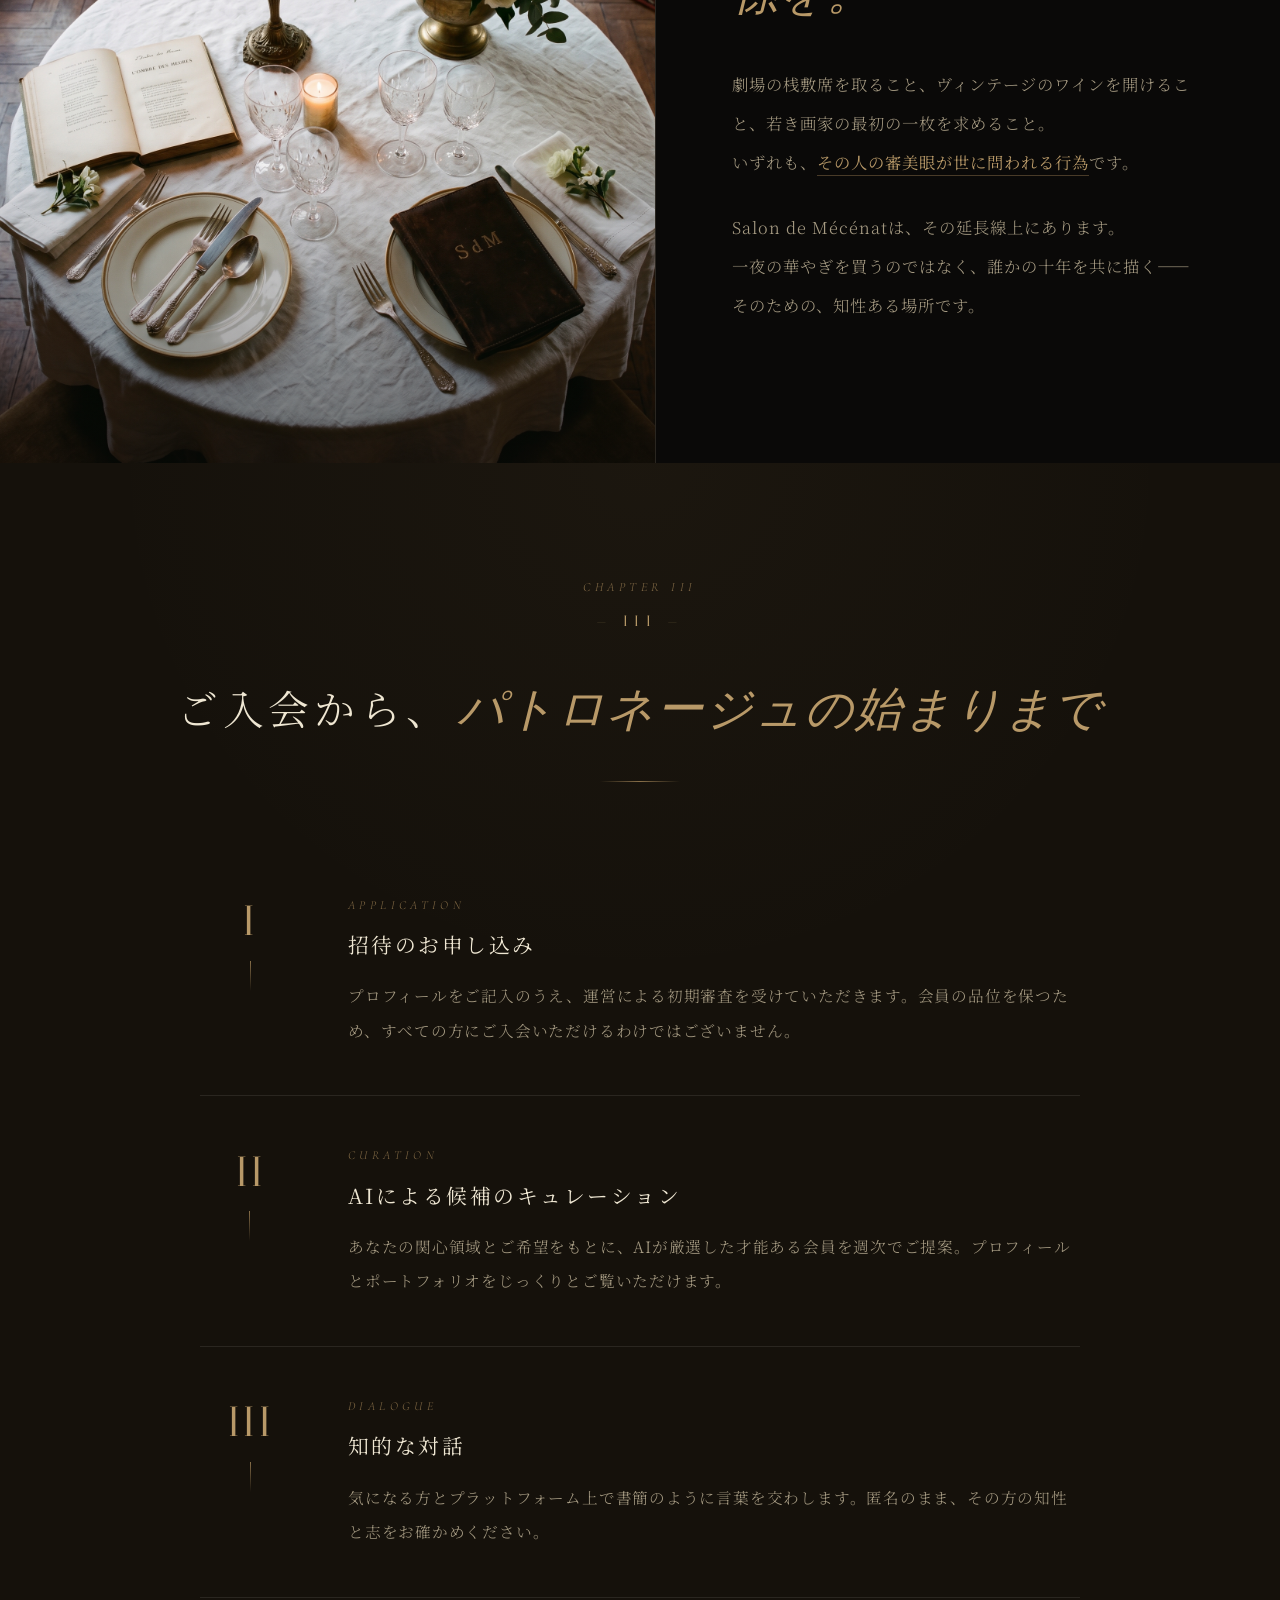
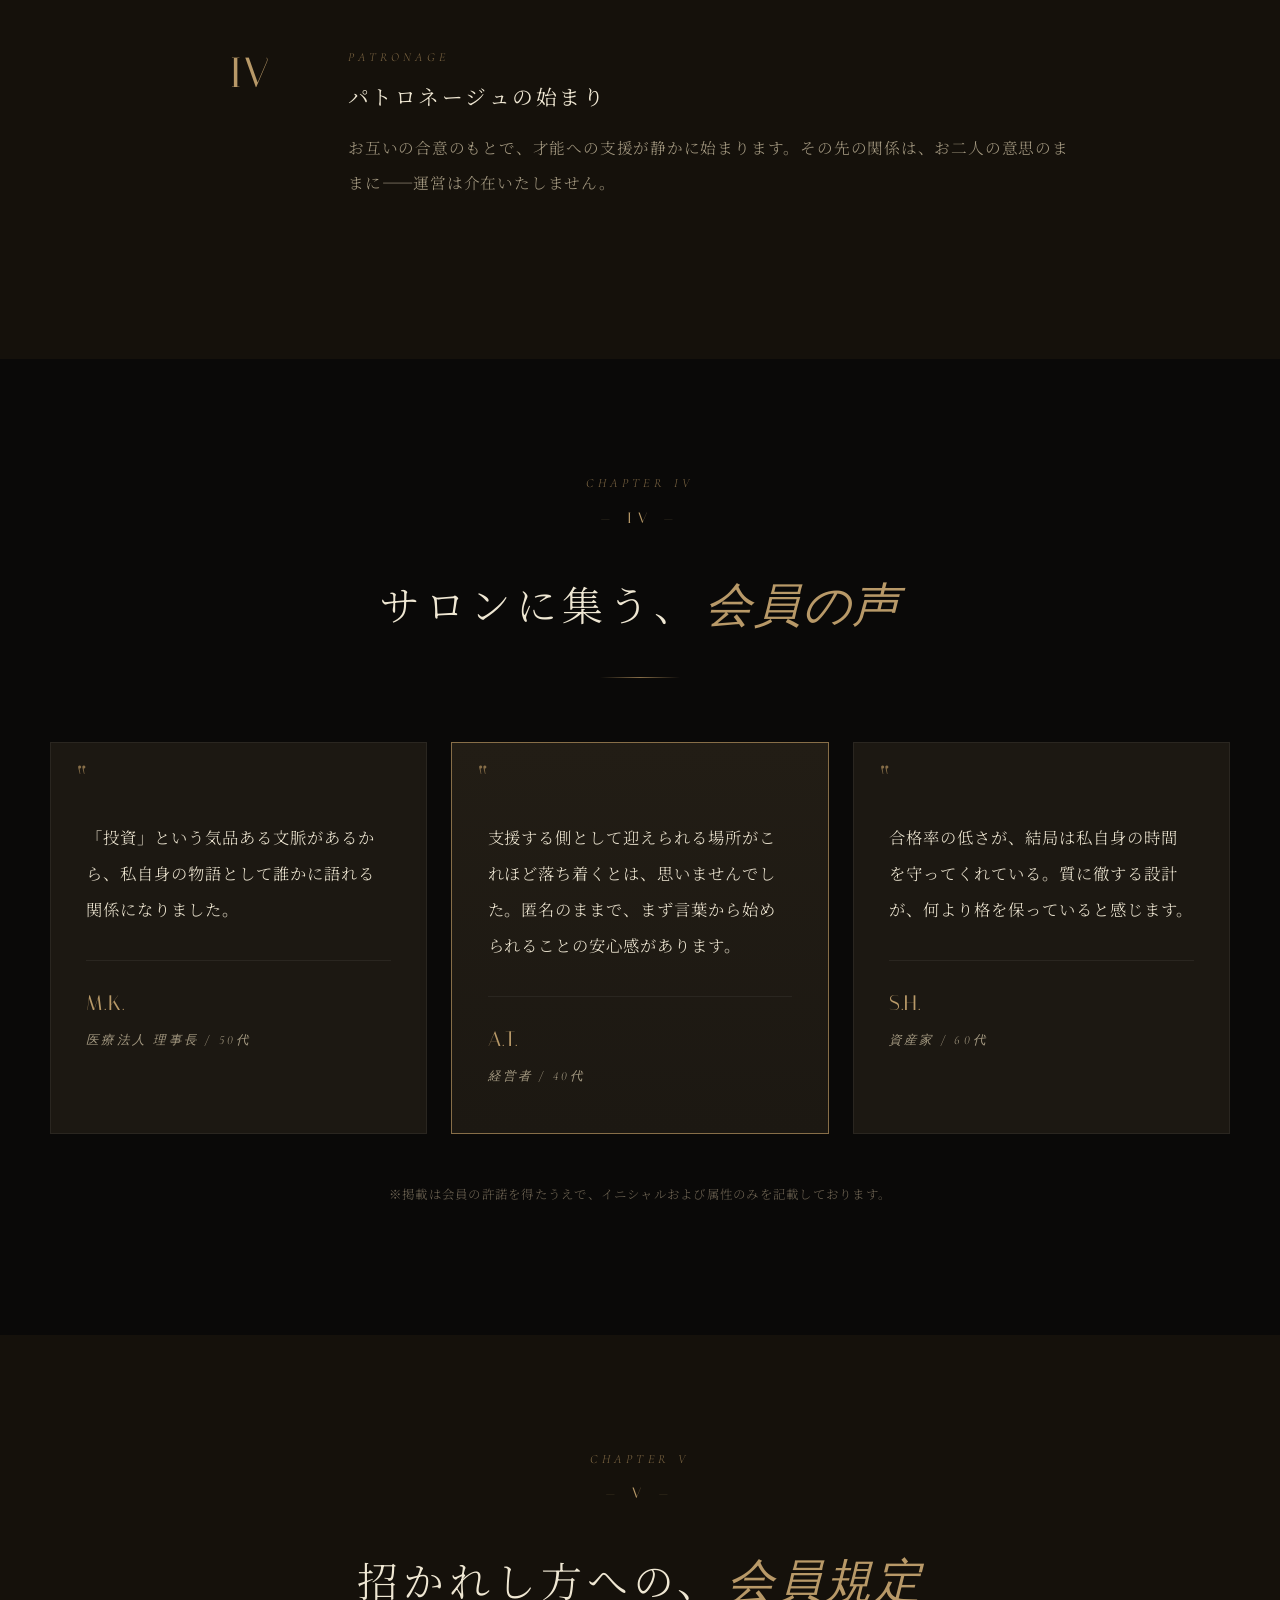
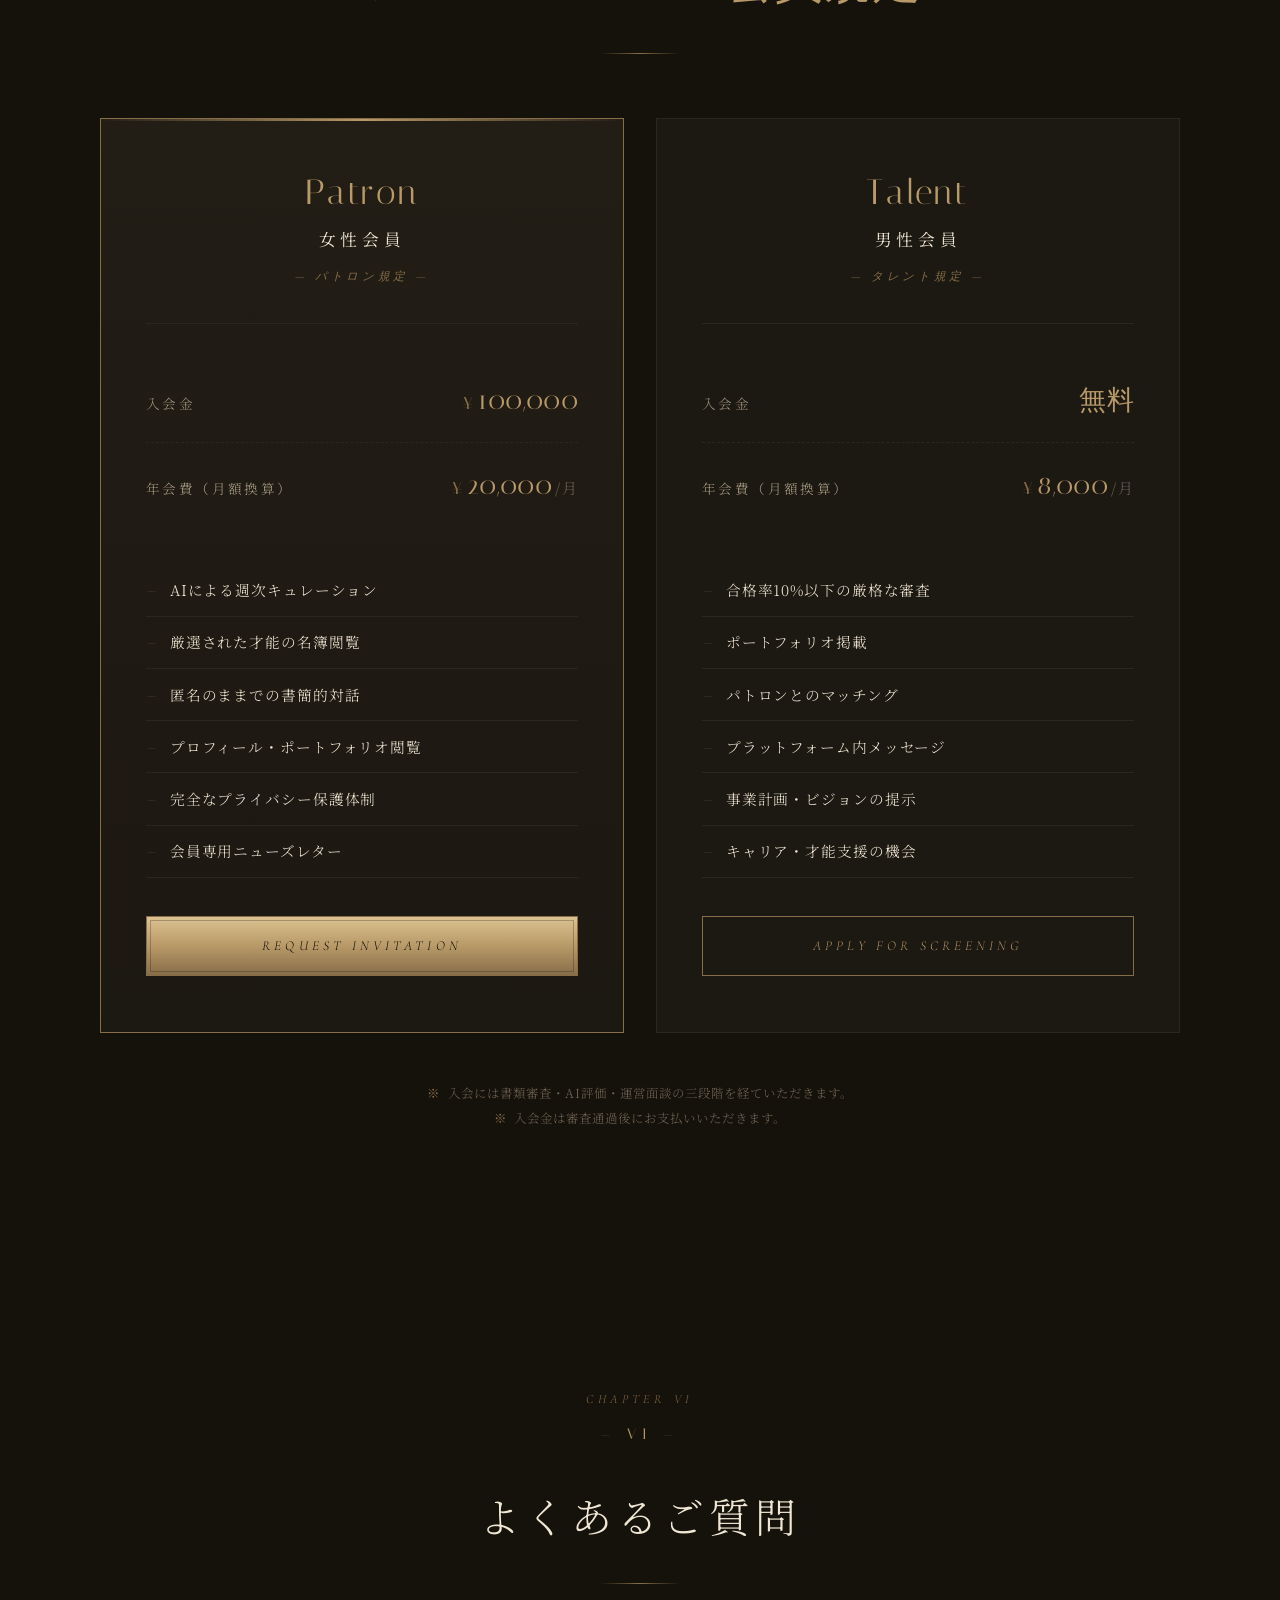
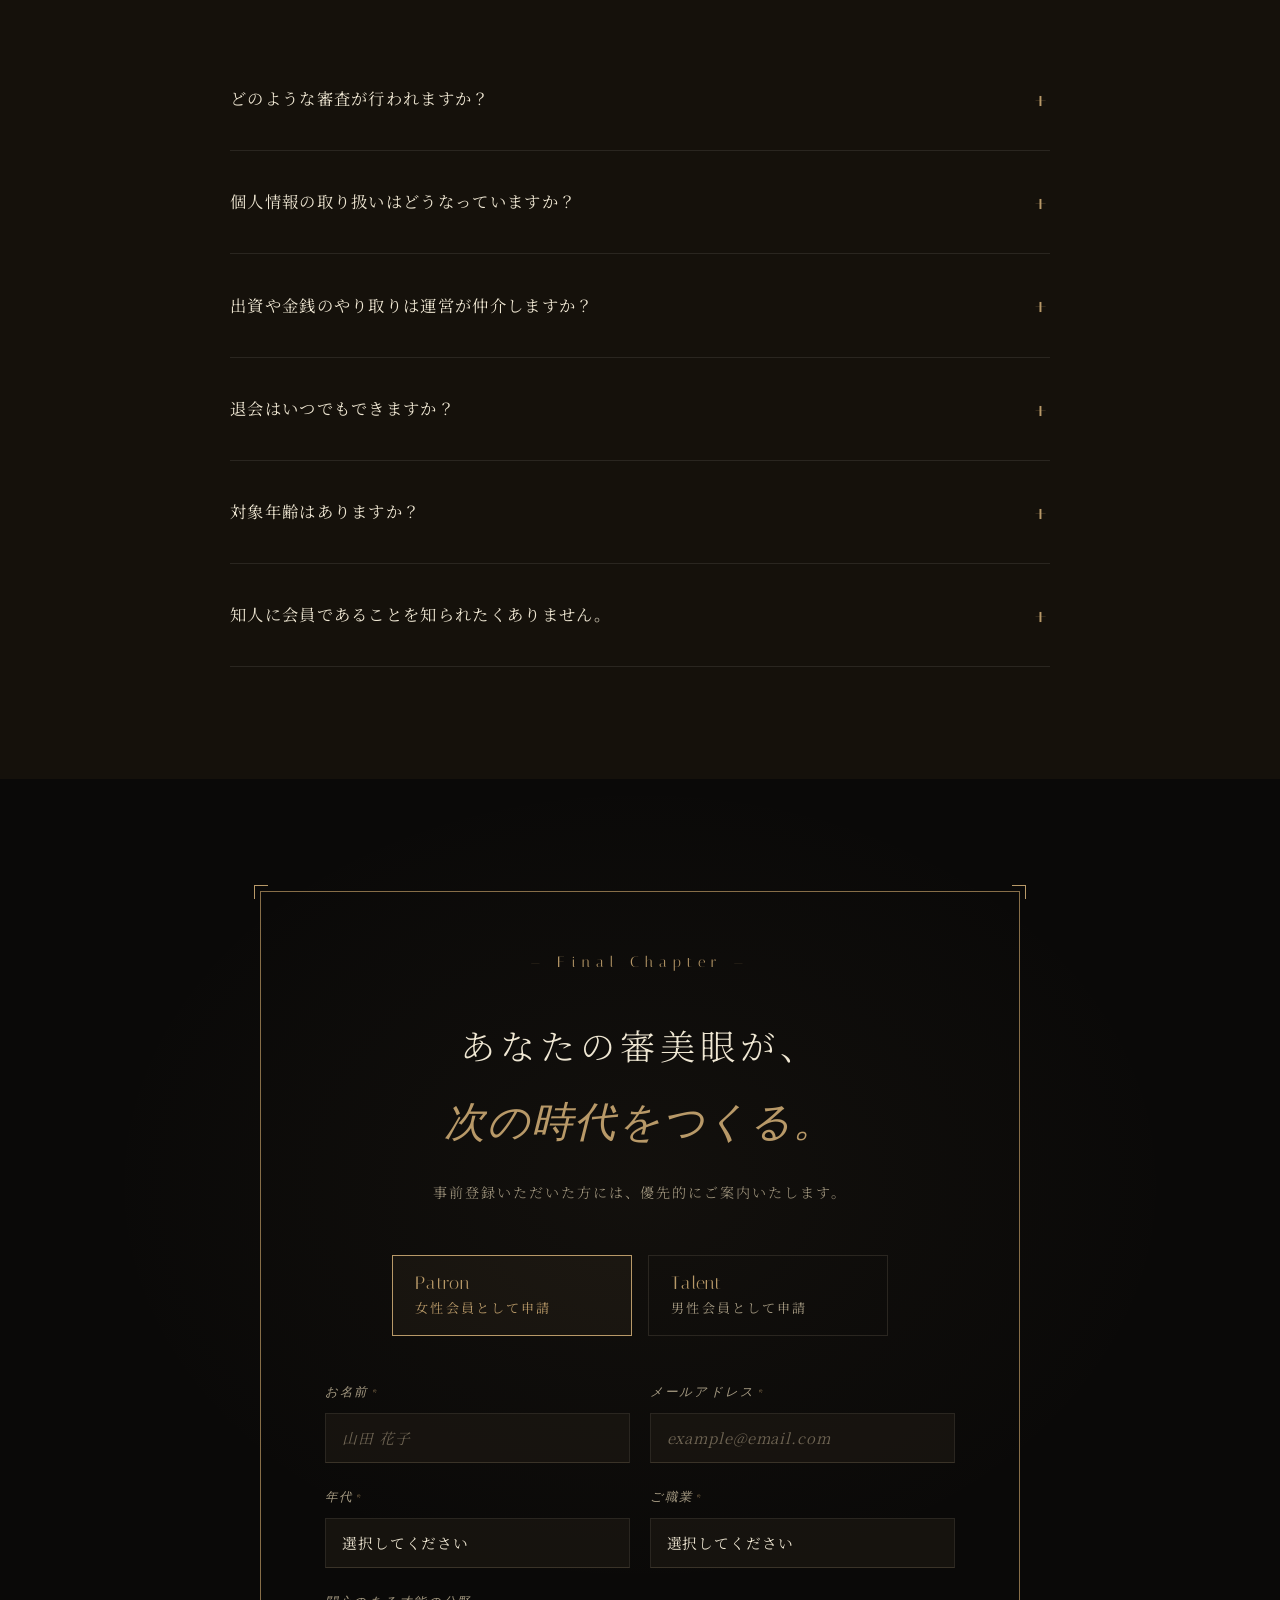
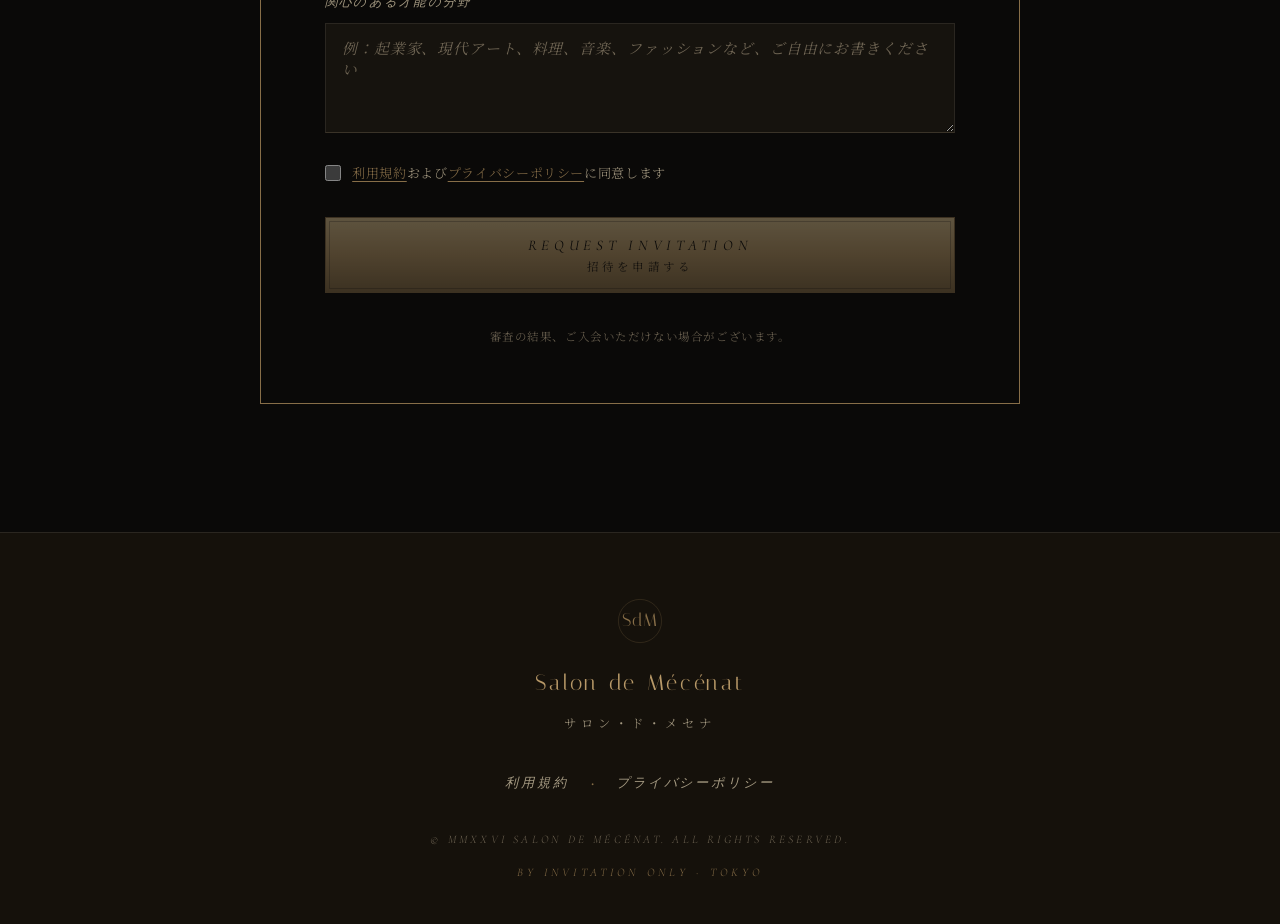
==== commit 644d5b63: "Add service clarification copy for SEO and user comprehension - Hero: one-line clarifier below tagli" ====
--- a/lp/index.html
+++ b/lp/index.html
@@ -4,7 +4,53 @@
   <meta charset="UTF-8">
   <meta name="viewport" content="width=device-width, initial-scale=1.0">
   <title>Salon de Mécénat — 才能と審美眼が交差するサロン</title>
-  <meta name="description" content="完全招待制パトロネージュ・クラブ。才能を見出す眼と、それを育む力を持つあなたへ。">
+  <meta name="description" content="完全招待制パトロネージュ・クラブ。審美眼と経済力を持つエグゼクティブ女性と、才能ある若き表現者を繋ぐ、現代のパトロネージュ・プラットフォーム。">
+  <link rel="canonical" href="https://celebmatch.vercel.app/">
+
+  <!-- OGP -->
+  <meta property="og:type" content="website">
+  <meta property="og:url" content="https://celebmatch.vercel.app/">
+  <meta property="og:site_name" content="Salon de Mécénat">
+  <meta property="og:title" content="Salon de Mécénat — 才能と審美眼が交差するサロン">
+  <meta property="og:description" content="完全招待制パトロネージュ・クラブ。審美眼と経済力を持つエグゼクティブ女性と、才能ある若き表現者を繋ぐ、現代のパトロネージュ・プラットフォーム。">
+  <meta property="og:image" content="https://celebmatch.vercel.app/images/editorial-hero.jpg">
+  <meta property="og:locale" content="ja_JP">
+
+  <!-- Twitter Card -->
+  <meta name="twitter:card" content="summary_large_image">
+  <meta name="twitter:title" content="Salon de Mécénat — 才能と審美眼が交差するサロン">
+  <meta name="twitter:description" content="完全招待制パトロネージュ・クラブ。審美眼と経済力を持つエグゼクティブ女性と、才能ある若き表現者を繋ぐ、現代のパトロネージュ・プラットフォーム。">
+  <meta name="twitter:image" content="https://celebmatch.vercel.app/images/editorial-hero.jpg">
+
+  <!-- JSON-LD -->
+  <script type="application/ld+json">
+  {
+    "@context": "https://schema.org",
+    "@graph": [
+      {
+        "@type": "WebSite",
+        "@id": "https://celebmatch.vercel.app/#website",
+        "url": "https://celebmatch.vercel.app/",
+        "name": "Salon de Mécénat",
+        "description": "完全招待制パトロネージュ・クラブ",
+        "inLanguage": "ja"
+      },
+      {
+        "@type": "Organization",
+        "@id": "https://celebmatch.vercel.app/#organization",
+        "name": "Salon de Mécénat",
+        "url": "https://celebmatch.vercel.app/",
+        "logo": "https://celebmatch.vercel.app/images/editorial-hero.jpg",
+        "description": "審美眼と経済力を持つエグゼクティブ女性と、才能ある若き表現者を繋ぐ完全招待制マッチングプラットフォーム。",
+        "areaServed": {
+          "@type": "Country",
+          "name": "JP"
+        }
+      }
+    ]
+  }
+  </script>
+
   <link rel="preconnect" href="https://fonts.googleapis.com">
   <link rel="preconnect" href="https://fonts.gstatic.com" crossorigin>
   <link href="https://fonts.googleapis.com/css2?family=Italiana&family=Cormorant+Garamond:ital,wght@0,300;0,400;0,500;0,600;1,400;1,500&family=Cormorant+Infant:ital,wght@0,400;0,500;1,400&family=Noto+Serif+JP:wght@200;300;400;500;600;700&family=Noto+Sans+JP:wght@300;400;500&display=swap" rel="stylesheet">
@@ -64,6 +110,7 @@
       それを育む力を持つあなたへ。<br>
       <em>現代のパトロネージュが、ここに。</em>
     </p>
+    <p class="hero-clarify">30代からのエグゼクティブ女性のための、完全審査制マッチングサロン。</p>
     <div class="hero-actions">
       <a href="#apply" class="btn-primary">
         <span class="btn-label">Request Invitation</span>
@@ -125,7 +172,7 @@
         </p>
         <p class="ed-body">
           Salon de Mécénat は、その伝統を現代へと再び呼び起こすために設えられた、完全招待制のサロン。<br>
-          ここに集うのは、<em>支援する価値のある才能</em>を見極める審美眼と、それを育む経験と力を備えた方々のみです。
+          経営者・医師・資産家など<em>30代以上のエグゼクティブ女性</em>が、才能ある20代〜30代の若き表現者と知的な対話を始めるための、完全審査制プラットフォームです。
         </p>
         <blockquote class="pull">
           <span class="pull-mark">&#10077;</span>
--- a/lp/styles.css
+++ b/lp/styles.css
@@ -322,6 +322,17 @@
   letter-spacing: 0.06em;
   display: inline-block;
   margin-top: 0.4em;
+}
+
+.hero-clarify {
+  font-family: var(--font-serif-jp);
+  font-weight: 300;
+  font-size: clamp(0.82rem, 1.1vw, 0.95rem);
+  letter-spacing: 0.2em;
+  color: var(--ink-muted);
+  margin-bottom: 3rem;
+  position: relative;
+  z-index: 2;
 }
 
 .hero-actions {
